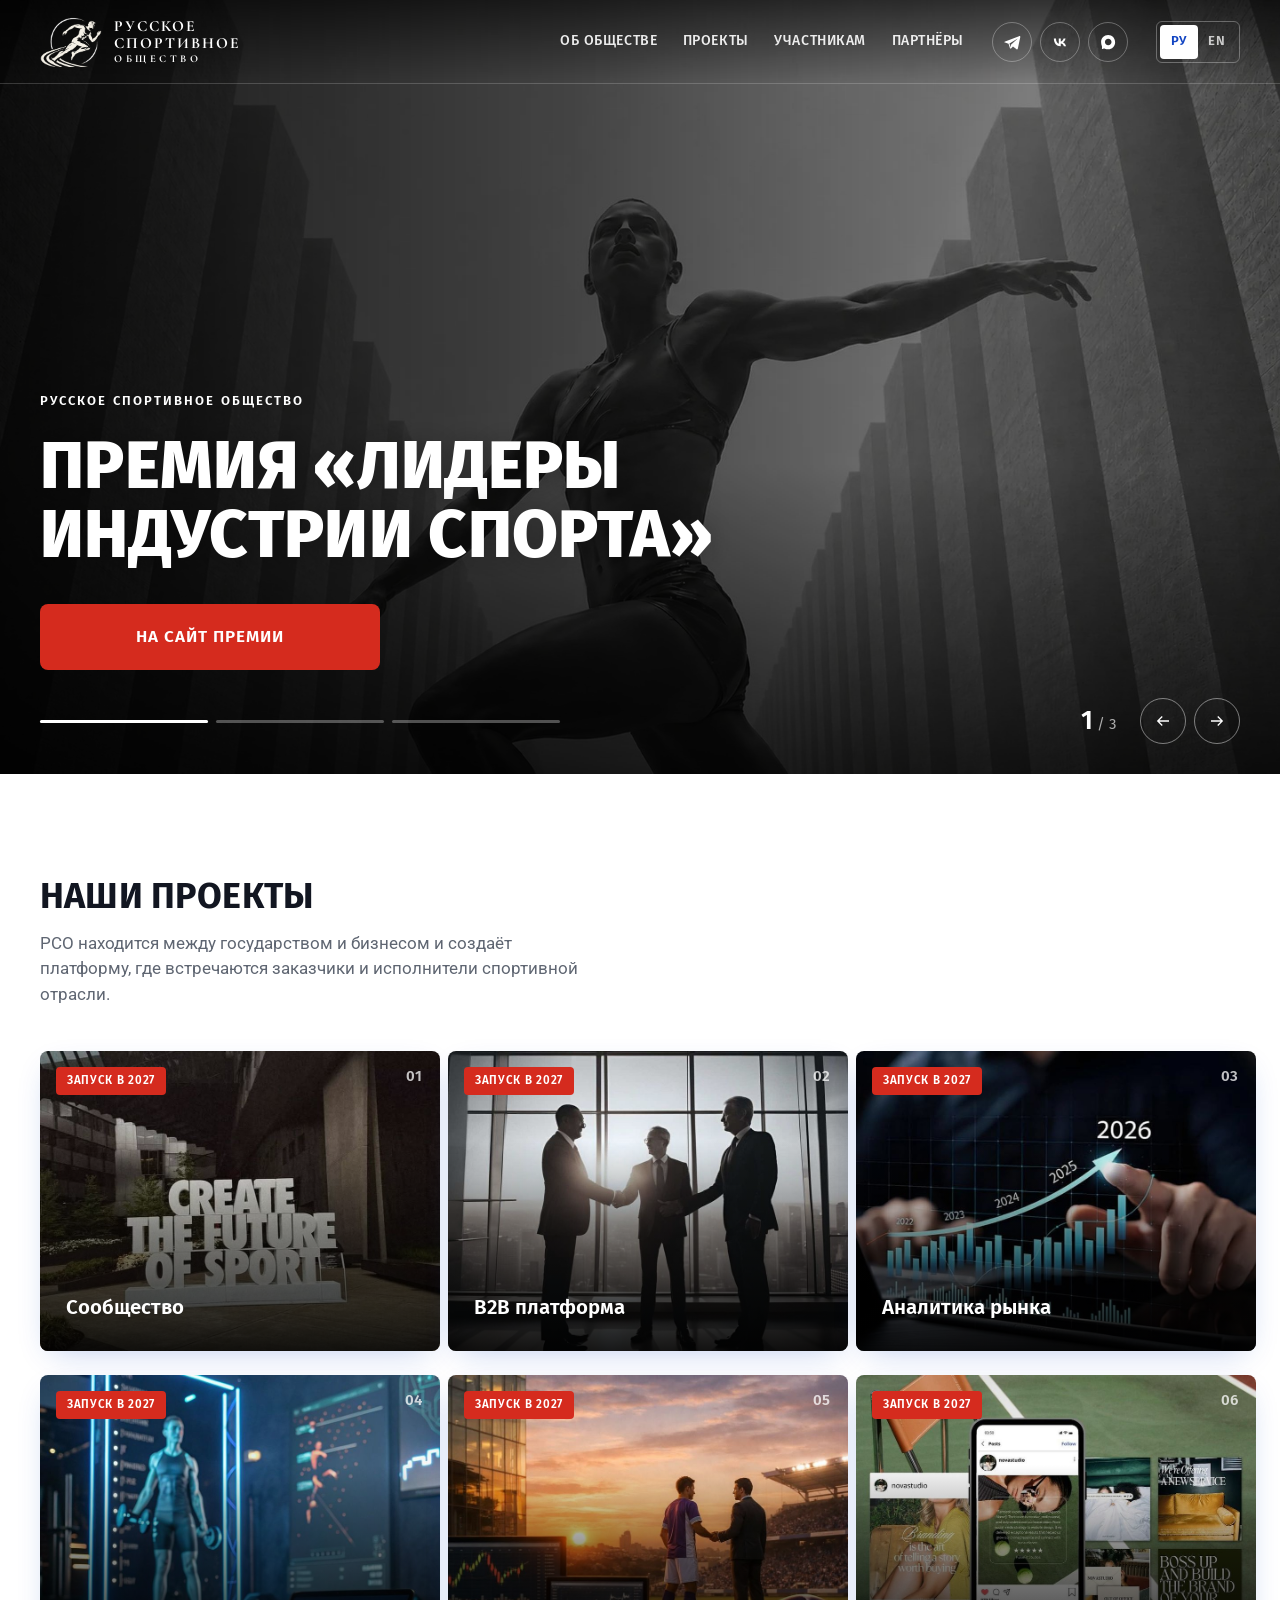
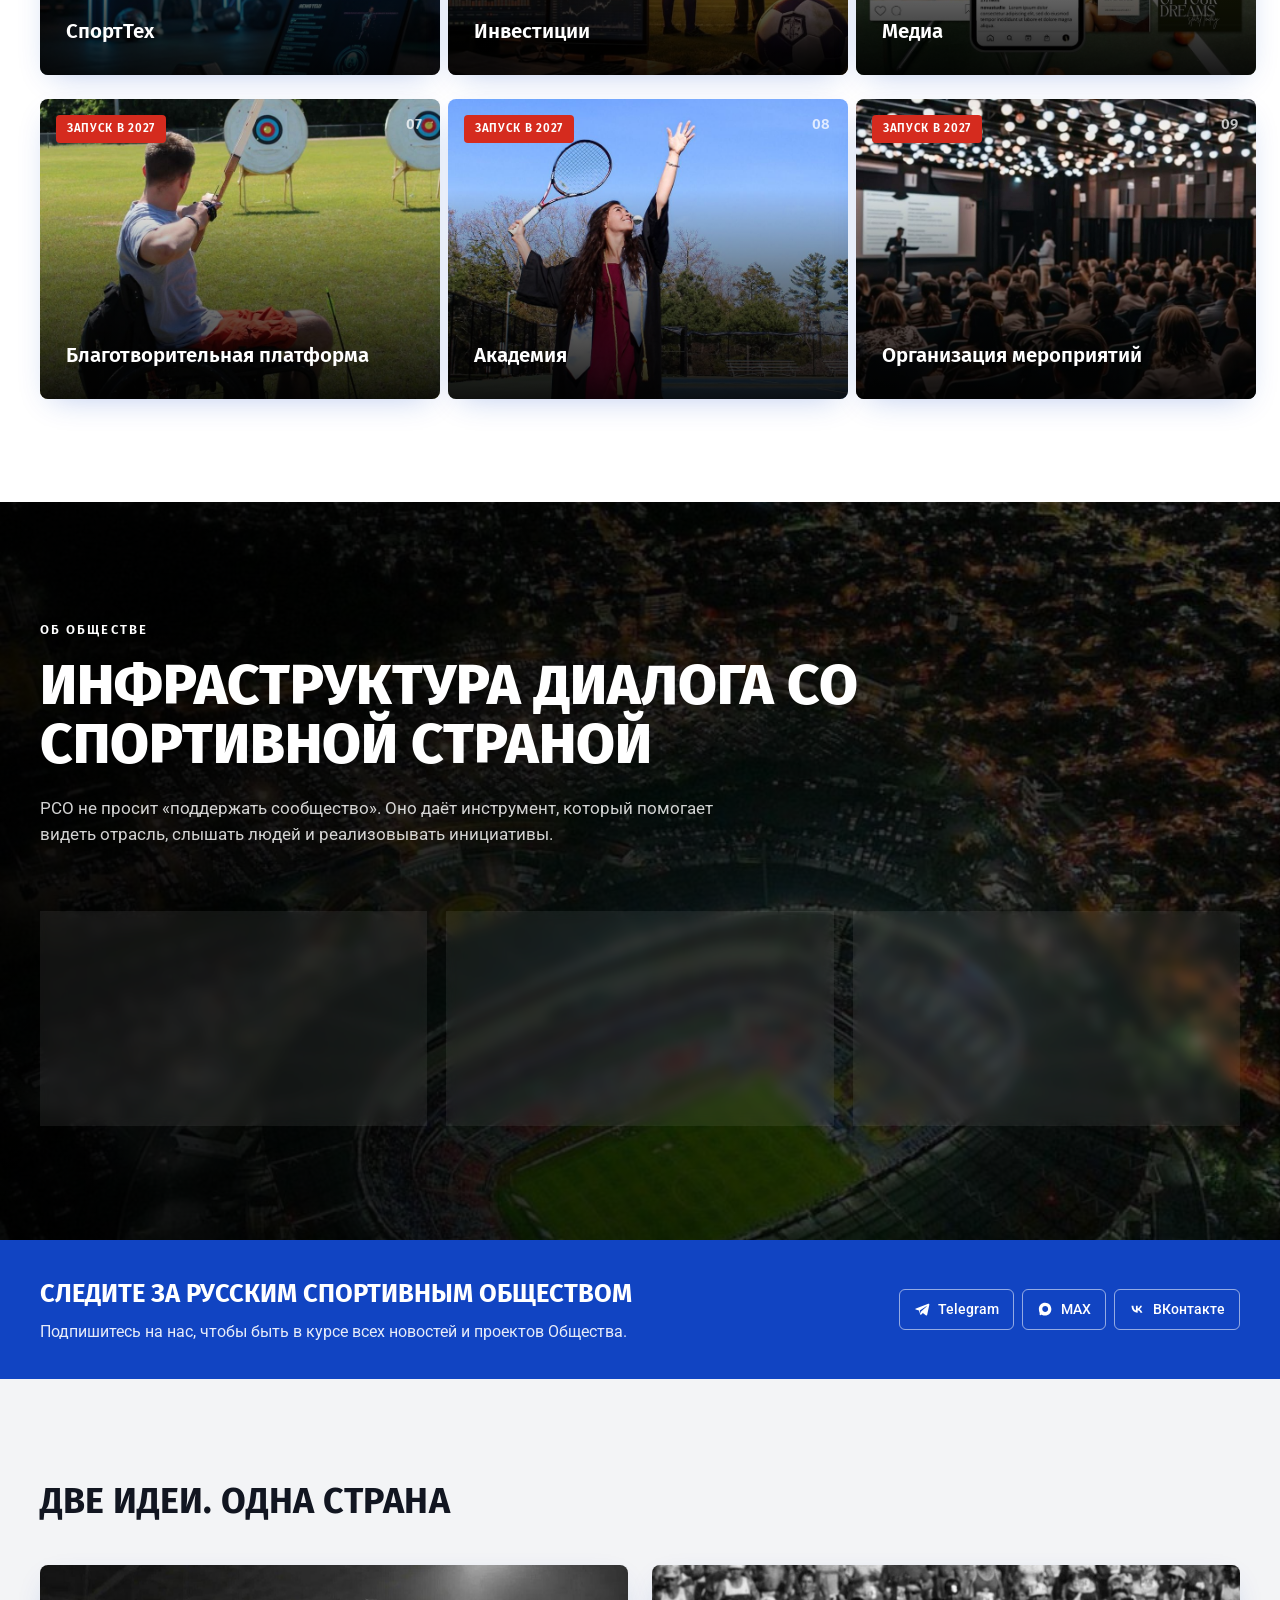
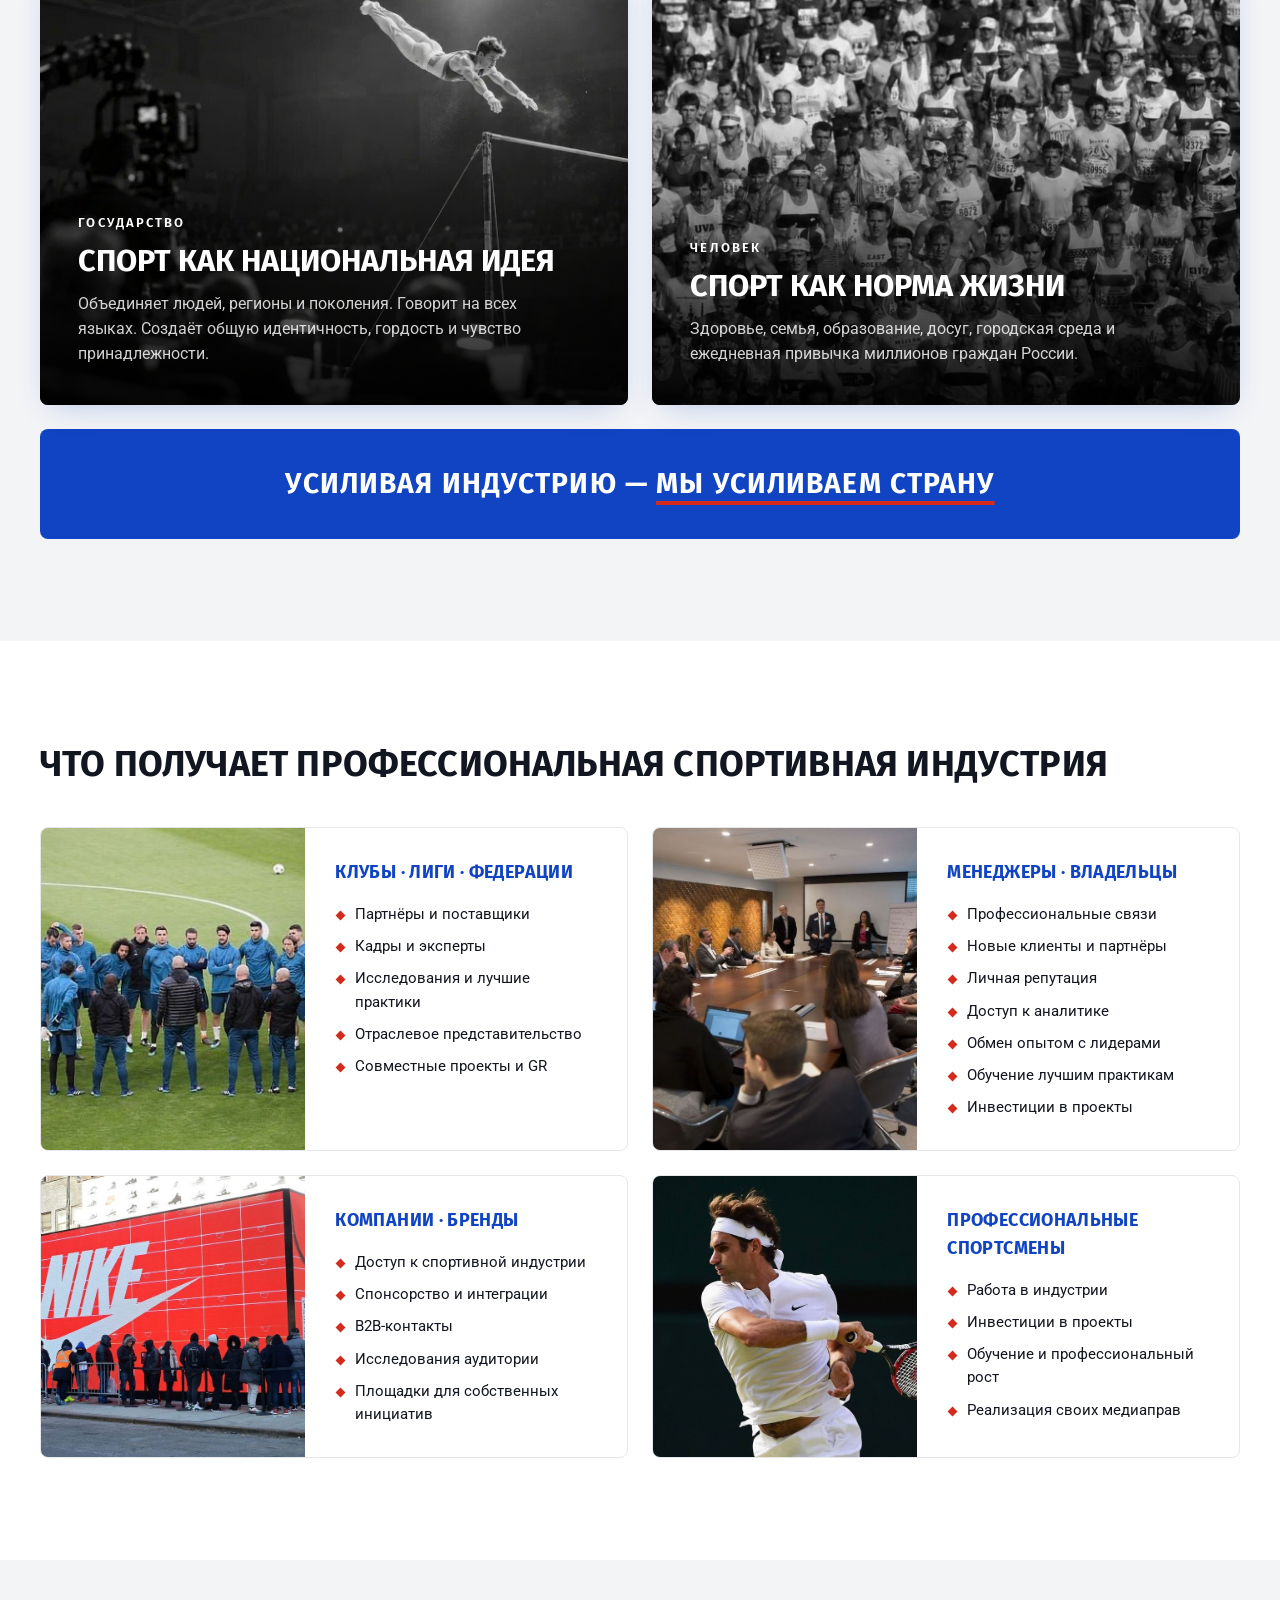
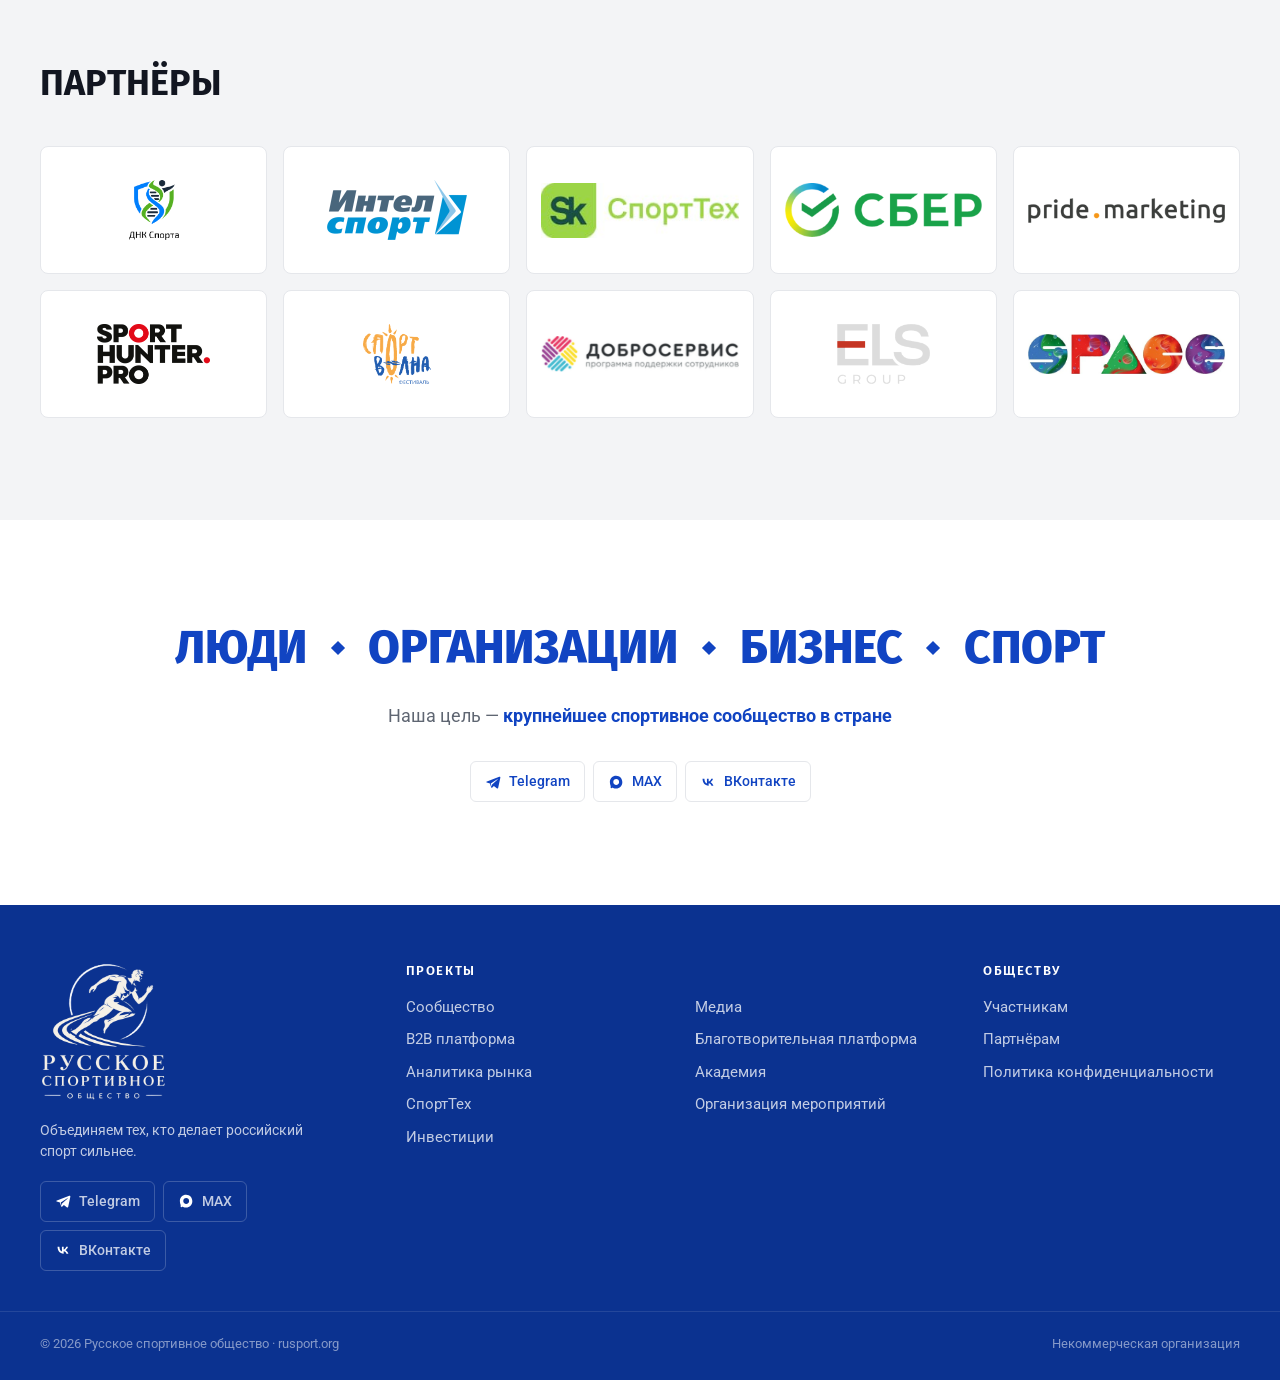
==== index.html @ 97c30bf5 "Ровные кнопки соцсетей в мобильном меню" ====
<!doctype html>
<html lang="ru">
<head>
  <meta charset="utf-8">
  <meta name="viewport" content="width=device-width, initial-scale=1">
  <title>Русское спортивное общество — объединяем тех, кто делает российский спорт сильнее</title>
  <meta name="description" content="Русское спортивное общество (РСО) — некоммерческая организация, объединяющая предпринимателей, руководителей и экспертов индустрии спорта. Платформа, где встречаются государство, бизнес и спорт.">
  <meta property="og:title" content="Русское спортивное общество">
  <meta property="og:description" content="Объединяем тех, кто делает российский спорт сильнее.">
  <meta property="og:image" content="assets/img/og.jpg">
  <meta name="theme-color" content="#1144c2">
  <link rel="icon" href="assets/img/favicon.png?v=2">
  <link rel="apple-touch-icon" href="assets/img/apple-touch-icon.png">
  <link rel="preconnect" href="https://fonts.googleapis.com">
  <link rel="preconnect" href="https://fonts.gstatic.com" crossorigin>
  <link href="https://fonts.googleapis.com/css2?family=Fira+Sans:wght@500;600;700;800&family=Roboto:wght@400;500&family=Cormorant+Garamond:ital,wght@0,700;1,500&display=swap" rel="stylesheet">
  <link rel="preload" as="image" href="assets/img/photos/hero-premium.jpg" fetchpriority="high">
  <link rel="stylesheet" href="assets/css/style.css?v=rso2m4">
</head>
<body data-page="home" class="page-home">
  <div id="site-header"></div>

  <main>
    <!-- Баннерный слайдер: фото 1920×800 в assets/img/photos/hero-premium.jpg, hero-unite.jpg, hero-nation.jpg -->
    <section class="hero" aria-roledescription="carousel" aria-label="Главное">
      <div class="hero-slides">
        <article class="hero-slide is-active">
          <div class="photo has-photo" data-photo="hero-premium" data-loaded style="background-image:url('assets/img/photos/hero-premium.jpg')"></div>
          <div class="wrap hero-content">
            <span class="kicker">Русское спортивное общество</span>
            <h2 class="title-xl">Премия «Лидеры индустрии спорта»</h2>
            <div class="hero-actions">
              <a class="btn btn-gold" href="https://leaders.sk.ru/" target="_blank" rel="noopener">На сайт премии</a>
            </div>
          </div>
        </article>

        <article class="hero-slide" aria-hidden="true">
          <div class="photo" data-photo="hero-unite"></div>
          <div class="wrap hero-content">
            <h1 class="title-xl">Русское спортивное общество</h1>
            <p>Объединяем тех, кто делает российский спорт сильнее.</p>
          </div>
        </article>

        <article class="hero-slide" aria-hidden="true">
          <div class="photo" data-photo="hero-nation"></div>
          <div class="wrap hero-content">
            <span class="kicker">Русское спортивное общество</span>
            <h2 class="title-xl">Здоровая нация — сильная нация</h2>
          </div>
        </article>
      </div>

      <div class="hero-bar">
        <div class="wrap">
          <div class="hero-progress"></div>
          <span class="hero-count"></span>
          <div class="hero-arrows">
            <button class="round-btn hero-prev" type="button" aria-label="Предыдущий слайд"><svg viewBox="0 0 24 24" fill="none" stroke="currentColor" stroke-width="1.7"><path d="M20 12H5M11 6l-6 6 6 6"/></svg></button>
            <button class="round-btn hero-next" type="button" aria-label="Следующий слайд"><svg viewBox="0 0 24 24" fill="none" stroke="currentColor" stroke-width="1.7"><path d="M4 12h15M13 6l6 6-6 6"/></svg></button>
          </div>
        </div>
      </div>
    </section>

    <!-- Наши проекты -->
    <section class="section" id="projects">
      <div class="wrap">
        <div class="section-head">
          <div>
            <h2 class="h2">Наши проекты</h2>
            <p class="lead">РСО находится между государством и бизнесом и создаёт платформу, где встречаются заказчики и исполнители спортивной отрасли.</p>
          </div>
        </div>
        <div class="grid-3" id="projects-grid"></div>
      </div>
    </section>

    <!-- Инфраструктура диалога: фон assets/img/photos/dialog.jpg -->
    <section class="bleed" id="about">
      <div class="photo" data-photo="dialog"></div>
      <div class="wrap">
        <span class="kicker" style="color:var(--gold-light)">Об обществе</span>
        <h2 class="bleed-title">Инфраструктура диалога со спортивной страной</h2>
        <p class="lead" style="max-width:720px">РСО не просит «поддержать сообщество». Оно даёт инструмент, который помогает видеть отрасль, слышать людей и реализовывать инициативы.</p>
        <div class="pillars">
          <div class="pillar reveal">
            <h3>Слышать</h3>
            <p>Комитеты, региональная сеть и сообщество дают постоянный канал обратной связи от отрасли и людей спорта.</p>
          </div>
          <div class="pillar reveal">
            <h3>Знать</h3>
            <p>Исследования, индексы и ежегодный доклад дают объективную картину состояния спортивной индустрии.</p>
          </div>
          <div class="pillar reveal">
            <h3>Делать</h3>
            <p>РСО объединяет государство, бизнес и спорт вокруг конкретных проектов национального и регионального масштаба.</p>
          </div>
        </div>
      </div>
    </section>

    <!-- Соцсети -->
    <section class="band band-gold">
      <div class="wrap">
        <div>
          <h2 class="band-title">Следите за Русским спортивным обществом</h2>
          <p>Подпишитесь на нас, чтобы быть в курсе всех новостей и проектов Общества.</p>
        </div>
        <div class="socials socials-mount"></div>
      </div>
    </section>

    <!-- Две идеи: фото idea-state.jpg, idea-life.jpg -->
    <section class="section section-ivory">
      <div class="wrap">
        <div class="section-head">
          <h2 class="h2">Две идеи. Одна страна</h2>
        </div>
        <div class="ideas">
          <div class="pcard idea reveal">
            <div class="photo" data-photo="idea-state"></div>
            <div class="pcard-body">
              <span class="kicker">Государство</span>
              <h3 class="pcard-title">Спорт как национальная идея</h3>
              <p class="pcard-text">Объединяет людей, регионы и поколения. Говорит на всех языках. Создаёт общую идентичность, гордость и чувство принадлежности.</p>
            </div>
          </div>
          <div class="pcard idea reveal">
            <div class="photo" data-photo="idea-life"></div>
            <div class="pcard-body">
              <span class="kicker">Человек</span>
              <h3 class="pcard-title">Спорт как норма жизни</h3>
              <p class="pcard-text">Здоровье, семья, образование, досуг, городская среда и ежедневная привычка миллионов граждан России.</p>
            </div>
          </div>
        </div>
        <div class="ideas-result reveal">Усиливая индустрию — <span>мы усиливаем страну</span></div>
      </div>
    </section>

    <!-- Что получает индустрия: статичный блок 2×2, фото audience-<id>.jpg -->
    <section class="section" id="members">
      <div class="wrap">
        <div class="section-head">
          <h2 class="h2">Что получает профессиональная спортивная индустрия</h2>
        </div>
        <div class="values" id="audience-grid"></div>
      </div>
    </section>

    <!-- Партнёры -->
    <section class="section section-ivory" id="partners">
      <div class="wrap">
        <div class="section-head">
          <h2 class="h2">Партнёры</h2>
        </div>
        <div class="partners">
          <div class="partner reveal" style="transition-delay:0ms"><img src="assets/img/partners/dna.png" alt="ДНК Спорта" loading="lazy"></div>
          <div class="partner reveal" style="transition-delay:160ms"><img src="assets/img/partners/intelsport.png" alt="Интелспорт" loading="lazy"></div>
          <div class="partner reveal" style="transition-delay:320ms"><img src="assets/img/partners/sporttech.png" alt="СпортТех Сколково" loading="lazy"></div>
          <div class="partner reveal" style="transition-delay:480ms"><img src="assets/img/partners/sber.png" alt="Сбер" loading="lazy"></div>
          <div class="partner reveal" style="transition-delay:640ms"><img src="assets/img/partners/pride.png" alt="Pride Marketing" loading="lazy"></div>
          <div class="partner reveal" style="transition-delay:800ms"><img src="assets/img/partners/sporthunter.png" alt="SportHunter" loading="lazy"></div>
          <div class="partner reveal" style="transition-delay:960ms"><img src="assets/img/partners/sportvolna.png" alt="Спортволна" loading="lazy"></div>
          <div class="partner reveal" style="transition-delay:1120ms"><img src="assets/img/partners/dobroservis.png" alt="Добросервис" loading="lazy"></div>
          <div class="partner reveal" style="transition-delay:1280ms"><img src="assets/img/partners/eus.png" alt="ЕЮС групп" loading="lazy"></div>
          <div class="partner reveal" style="transition-delay:1440ms"><img src="assets/img/partners/space.png" alt="SPACE" loading="lazy"></div>
        </div>
      </div>
    </section>

    <!-- Манифест -->
    <section class="section manifesto">
      <div class="wrap">
        <div class="manifesto-words reveal">
          <span>Люди</span><i></i><span>Организации</span><i></i><span>Бизнес</span><i></i><span>Спорт</span>
        </div>
        <p class="manifesto-claim reveal">Наша цель — <b>крупнейшее спортивное сообщество в стране</b></p>
        <div class="socials socials-dark socials-mount"></div>
      </div>
    </section>
  </main>

  <div id="site-footer"></div>

  <script src="assets/js/data.js?v=20261023b"></script>
  <script src="assets/js/i18n.js?v=20261023b"></script>
  <script src="assets/js/main.js?v=20261023b"></script>
</body>
</html>
---- assets/css/style.css ----
/* Русское спортивное общество — rusport.org
   Layout patterns after rgo.ru; palette: РСО 2.0 — синий и белый. */

:root {
  --navy: #1144c2;
  --navy-2: #1a56d6;
  --navy-deep: #0b3290;
  --gold: #1144c2;
  --gold-dark: #0b3290;
  --gold-light: #ffffff;
  --red: #d52b1e;
  --red-dark: #b0231a;
  --bg: #ffffff;
  --ivory: #f3f4f6;
  --white: #ffffff;
  --ink: #121621;
  --muted: #5f6672;
  --line: #e5e7eb;
  --shadow: 0 10px 30px -12px rgba(17, 68, 194, 0.3);

  --head: "Fira Sans", "Roboto", Arial, sans-serif;
  --body: "Roboto", Arial, sans-serif;
  --serif: "Cormorant Garamond", Georgia, serif;

  --wrap: 1320px;
  --gutter: clamp(16px, 3.2vw, 40px);
  --radius: 8px;
  --ease: cubic-bezier(0.22, 0.61, 0.36, 1);
  --header-h: 84px;
}

*,
*::before,
*::after { box-sizing: border-box; }

html { scroll-behavior: smooth; -webkit-text-size-adjust: 100%; overflow-x: clip; }

body {
  margin: 0;
  font-family: var(--body);
  font-size: 16px;
  line-height: 1.55;
  color: var(--ink);
  background: var(--bg);
  -webkit-font-smoothing: antialiased;
  overflow-x: hidden;
}

img, video, iframe { max-width: 100%; display: block; }
a { color: inherit; text-decoration: none; }
button, input, select, textarea { font: inherit; color: inherit; }
[hidden] { display: none !important; }

.wrap { width: 100%; max-width: var(--wrap); margin: 0 auto; padding: 0 var(--gutter); }

/* ---------- Typography ---------- */

.h1, .h2, .title-xl {
  font-family: var(--head);
  font-weight: 700;
  line-height: 1.12;
  margin: 0;
  text-transform: uppercase;
  letter-spacing: 0.005em;
}
.title-xl { font-size: clamp(34px, 5.2vw, 72px); font-weight: 800; line-height: 1.04; }
.h1 { font-size: clamp(30px, 4vw, 52px); }
.h2 { font-size: clamp(26px, 2.8vw, 38px); }
.lead { font-size: clamp(16px, 1.3vw, 19px); color: var(--muted); margin: 0; }
.kicker {
  display: inline-block;
  font-family: var(--head);
  font-size: 13px;
  font-weight: 600;
  letter-spacing: 0.16em;
  text-transform: uppercase;
  color: var(--gold);
}

/* ---------- Buttons & links ---------- */

.btn {
  display: inline-flex;
  align-items: center;
  justify-content: center;
  gap: 10px;
  min-height: 50px;
  padding: 0 30px;
  border: 1px solid transparent;
  border-radius: 6px;
  font-family: var(--head);
  font-size: 14px;
  font-weight: 600;
  letter-spacing: 0.06em;
  text-transform: uppercase;
  cursor: pointer;
  white-space: nowrap;
  transition: background 0.2s, color 0.2s, border-color 0.2s, box-shadow 0.2s;
}
.btn svg { width: 18px; height: 18px; flex: none; }
.btn-gold { background: var(--red); color: var(--white); }
.btn-gold:hover { background: var(--red-dark); }

.more-link {
  display: inline-flex;
  align-items: center;
  gap: 12px;
  font-family: var(--head);
  font-size: 13px;
  font-weight: 500;
  letter-spacing: 0.06em;
  text-transform: uppercase;
  color: var(--gold-dark);
  white-space: nowrap;
}
.more-link svg { width: 18px; transition: transform 0.2s var(--ease); }
.more-link:hover svg { transform: translateX(4px); }

/* ---------- Header ---------- */

.site-header {
  position: fixed;
  inset: 0 0 auto;
  z-index: 60;
  color: var(--white);
  background: var(--navy);
  transition: background 0.3s, box-shadow 0.3s;
}
.page-home .site-header:not(.is-solid) { background: linear-gradient(rgba(0, 0, 0, 0.6), rgba(0, 0, 0, 0)); }
.site-header.is-solid { background: rgba(17, 68, 194, 0.97); box-shadow: 0 6px 24px -12px rgba(0, 0, 0, 0.5); }
.header-row {
  display: flex;
  align-items: center;
  gap: 28px;
  height: var(--header-h);
  border-bottom: 1px solid rgba(255, 255, 255, 0.18);
}
.site-header.is-solid .header-row { border-bottom-color: transparent; }

.brand { display: flex; align-items: center; gap: 12px; flex: none; }
.brand img { width: 62px; height: auto; }
.brand-name {
  font-family: var(--serif);
  font-size: 15.5px;
  font-weight: 700;
  line-height: 1.04;
  letter-spacing: 0.13em;
  text-transform: uppercase;
  color: var(--white);
}
.brand-name small { display: block; font-size: 10.5px; letter-spacing: 0.34em; margin-top: 3px; }

.nav { display: flex; align-items: center; gap: clamp(16px, 2vw, 30px); margin-left: auto; }
.nav a {
  font-family: var(--head);
  font-size: 14px;
  font-weight: 500;
  letter-spacing: 0.04em;
  text-transform: uppercase;
  opacity: 0.9;
  padding: 6px 0;
  border-bottom: 2px solid transparent;
  transition: border-color 0.2s, opacity 0.2s;
}
.nav a:hover, .nav a.is-active { opacity: 1; border-bottom-color: var(--gold-light); }
.header-cta { min-height: 42px; padding: 0 20px; font-size: 13px; }
.lang-switch { display: flex; flex: none; padding: 3px; border: 1px solid rgba(255, 255, 255, 0.3); border-radius: 6px; }
.lang-switch button {
  min-width: 38px;
  height: 34px;
  padding: 0 8px;
  border: 0;
  border-radius: 4px;
  background: transparent;
  color: rgba(255, 255, 255, 0.75);
  font-family: var(--head);
  font-size: 13px;
  font-weight: 600;
  letter-spacing: 0.04em;
  cursor: pointer;
  transition: background 0.2s, color 0.2s;
}
.lang-switch button:hover { color: var(--white); }
.lang-switch button.is-active { background: var(--white); color: var(--navy); cursor: default; }

.burger {
  display: none;
  margin-left: auto;
  width: 44px; height: 44px;
  padding: 0;
  border: 1px solid rgba(255, 255, 255, 0.3);
  border-radius: 6px;
  background: transparent;
  cursor: pointer;
  position: relative;
}
.burger span, .burger span::before, .burger span::after {
  position: absolute; left: 50%;
  width: 20px; height: 2px;
  margin-left: -10px;
  background: var(--white);
  transition: transform 0.3s var(--ease), background 0.2s;
}
.burger span { top: 50%; margin-top: -1px; }
.burger span::before, .burger span::after { content: ""; left: 0; margin-left: 0; }
.burger span::before { top: -6px; }
.burger span::after { top: 6px; }
.nav-open .burger span { background: transparent; }
.nav-open .burger span::before { transform: translateY(6px) rotate(45deg); }
.nav-open .burger span::after { transform: translateY(-6px) rotate(-45deg); }
.nav .nav-join { display: none; }

@media (max-width: 1100px) {
  :root { --header-h: 70px; }
  .brand img { width: 52px; }
  .burger { display: block; flex: 0 0 44px; min-width: 44px; margin-left: 8px; }
  .lang-switch { flex: 0 0 auto; margin-left: auto; }
  .header-row { gap: 12px; }
  .brand { flex: 0 1 auto; min-width: 0; overflow: hidden; }
  .brand img { flex: none; }
  .brand-name { white-space: nowrap; }
  .header-cta { display: none; }
  .nav {
    position: fixed;
    top: var(--header-h); left: 0; right: 0; bottom: 0;
    flex-direction: column;
    align-items: stretch;
    gap: 0;
    padding: 12px var(--gutter) 32px;
    background: var(--navy-deep);
    overflow-y: auto;
    transform: translateX(100%);
    transition: transform 0.35s var(--ease);
  }
  .nav a { font-size: 17px; padding: 18px 0; border-bottom: 1px solid rgba(255, 255, 255, 0.1); }
  .nav a:hover, .nav a.is-active { border-bottom-color: rgba(255, 255, 255, 0.1); color: var(--gold-light); }
  .nav .nav-join { display: flex; margin-top: 28px; border: 0; color: var(--white); }
  .nav-open { overflow: hidden; }
  .nav-open .nav { transform: none; }
  .nav-open .site-header { background: var(--navy-deep); }
}

@media (max-width: 400px) {
  .brand { gap: 8px; }
  .brand img { width: 42px; }
  .brand-name { font-size: 13px; letter-spacing: 0.08em; }
  .brand-name small { font-size: 9.5px; letter-spacing: 0.24em; }
  .lang-switch button { min-width: 32px; height: 32px; padding: 0 6px; font-size: 12px; }
  .burger { width: 42px; height: 42px; flex-basis: 42px; min-width: 42px; }
}

/* ---------- Photo slots ---------- */
/* Any [data-photo] element gets its photo as a background; missing files show a branded placeholder. */

.photo {
  position: relative;
  background-color: var(--navy-2);
  background-size: cover;
  background-position: center;
  overflow: hidden;
}
.photo.no-photo {
  background-image:
    repeating-linear-gradient(135deg, rgba(255, 255, 255, 0.025) 0 2px, transparent 2px 14px),
    radial-gradient(120% 120% at 75% 15%, #3b6fe0 0%, var(--navy) 55%, var(--navy-deep) 100%);
}
.photo.no-photo::after {
  content: "Фото: " attr(data-photo) ".jpg";
  position: absolute;
  top: 42%; left: 50%;
  transform: translate(-50%, -50%);
  padding: 44px 14px 0;
  background: url("data:image/svg+xml,%3Csvg xmlns='http://www.w3.org/2000/svg' viewBox='0 0 24 24' fill='none' stroke='%23ffffff' stroke-width='1.4'%3E%3Cpath d='M4 7h3l2-2.5h6L17 7h3a1 1 0 0 1 1 1v10a1 1 0 0 1-1 1H4a1 1 0 0 1-1-1V8a1 1 0 0 1 1-1z'/%3E%3Ccircle cx='12' cy='12.5' r='3.6'/%3E%3C/svg%3E") center top / 34px no-repeat;
  color: rgba(255, 255, 255, 0.55);
  font: 500 12.5px/1.4 var(--body);
  white-space: nowrap;
  pointer-events: none;
}
.hero-slide .photo.no-photo::after { left: 76%; top: 46%; }
.bleed > .photo.no-photo::after, .page-hero > .photo.no-photo::after { left: auto; right: 4%; transform: translateY(-50%); }
@media (max-width: 767px) {
  .hero-slide .photo.no-photo::after { left: 50%; top: 17%; }
  .bleed > .photo.no-photo::after, .page-hero > .photo.no-photo::after { display: none; }
}

/* ---------- Hero banner slider ---------- */

.hero { position: relative; color: var(--white); background: var(--navy-deep); overflow: hidden; }
.hero-slides { position: relative; height: clamp(560px, 86svh, 860px); }
.hero-slide {
  position: absolute;
  inset: 0;
  opacity: 0;
  visibility: hidden;
  transition: opacity 1s var(--ease), visibility 1s;
}
.hero-slide.is-active { opacity: 1; visibility: visible; }
.hero-slide .photo { position: absolute; inset: 0; transform: scale(1.06); transition: transform 7s linear; will-change: transform; backface-visibility: hidden; }
.hero-slide.is-active .photo { transform: scale(1); }
.hero-slide::after {
  content: "";
  position: absolute;
  inset: 0;
  background:
    linear-gradient(90deg, rgba(0, 0, 0, 0.88) 0%, rgba(0, 0, 0, 0.62) 45%, rgba(0, 0, 0, 0.3) 80%),
    linear-gradient(0deg, rgba(0, 0, 0, 0.7) 0%, rgba(0, 0, 0, 0) 40%),
    rgba(0, 0, 0, 0.2);
}
/* Slide text sits at the bottom, just above the progress bars (.hero-bar). */
.hero-content {
  position: relative;
  z-index: 2;
  height: 100%;
  display: flex;
  flex-direction: column;
  justify-content: flex-end;
  padding-top: var(--header-h);
  padding-bottom: 104px;
}
.hero-content > * { max-width: 760px; }
.hero-content .kicker { color: var(--gold-light); margin-bottom: 20px; }
.hero-content .title-xl { text-shadow: 0 2px 30px rgba(0, 0, 0, 0.35); }
.hero-content .title-xl span { color: var(--gold-light); }
.hero-content p { font-size: clamp(16px, 1.5vw, 20px); color: rgba(255, 255, 255, 0.86); margin: 22px 0 34px; max-width: 560px; }
.hero-actions { display: flex; flex-wrap: wrap; gap: 12px; }
.title-xl + .hero-actions { margin-top: 34px; }
@media (min-width: 768px) {
  .hero-actions .btn { min-width: 340px; min-height: 66px; padding: 0 64px; font-size: 17px; border-radius: 8px; }
}
.hero-content p:last-child { margin-bottom: 0; }
.hero-content > *:not(.hero-actions) { opacity: 0; transform: translateY(18px); transition: opacity 0.8s 0.2s var(--ease), transform 0.8s 0.2s var(--ease); }
.hero-actions { opacity: 0; transition: opacity 0.8s 0.45s var(--ease); }
.hero-slide.is-active .hero-content > * { opacity: 1; transform: none; }

.hero-bar {
  position: absolute;
  left: 0; right: 0; bottom: 30px;
  z-index: 3;
}
.hero-bar .wrap { display: flex; align-items: center; gap: 24px; }
.hero-progress { flex: 1; display: flex; gap: 8px; max-width: 520px; }
.hero-progress button {
  flex: 1;
  height: 22px;
  padding: 0;
  border: 0;
  background: none;
  cursor: pointer;
  position: relative;
}
.hero-progress button::before, .hero-progress i {
  content: "";
  position: absolute;
  left: 0; top: 10px;
  height: 3px;
  width: 100%;
  border-radius: 2px;
  background: rgba(255, 255, 255, 0.3);
}
.hero-progress i { width: 0; background: var(--gold-light); }
.hero-progress button.is-done i { width: 100%; }
.hero-progress button.is-active i { animation: progress var(--slide-ms, 7000ms) linear forwards; }
@keyframes progress { to { width: 100%; } }
.hero-count { font-family: var(--head); font-size: 15px; color: rgba(255, 255, 255, 0.65); margin-left: auto; }
.hero-count b { font-size: 26px; color: var(--white); font-weight: 600; }
.hero-arrows { display: flex; gap: 8px; }
.round-btn {
  width: 46px; height: 46px;
  display: grid; place-items: center;
  border: 1px solid rgba(255, 255, 255, 0.45);
  border-radius: 50%;
  background: transparent;
  color: var(--white);
  cursor: pointer;
  transition: background 0.2s, border-color 0.2s;
}
.round-btn:hover { background: var(--gold); border-color: var(--gold); }
.round-btn svg { width: 18px; }

@media (max-width: 767px) {
  .hero-slides { height: min(640px, 88svh); }
  .hero-slide::after { background: linear-gradient(0deg, rgba(0, 0, 0, 0.94) 0%, rgba(0, 0, 0, 0.78) 50%, rgba(0, 0, 0, 0.6) 100%); }
  .hero-content { padding-bottom: 88px; }
  .hero-actions .btn { flex: 1 1 100%; }
  .hero-arrows { display: none; }
}

/* ---------- Sections ---------- */

.section { padding: clamp(64px, 8vw, 110px) 0; }
.section-ivory { background: var(--ivory); }
.section-head {
  display: flex;
  align-items: flex-end;
  justify-content: space-between;
  gap: 16px 32px;
  margin-bottom: clamp(28px, 3.4vw, 48px);
}
.section-head .lead { max-width: 560px; margin-top: 14px; }
@media (max-width: 767px) { .section-head { flex-direction: column; align-items: flex-start; } }

/* Photo card */
.pcard {
  position: relative;
  display: flex;
  flex-direction: column;
  justify-content: flex-end;
  min-height: 300px;
  aspect-ratio: 4 / 3;
  border-radius: var(--radius);
  overflow: hidden;
  box-shadow: var(--shadow);
  color: var(--white);
  isolation: isolate;
}
.pcard .photo { position: absolute; inset: 0; z-index: -2; transition: transform 0.7s var(--ease); }
.pcard::before {
  content: "";
  position: absolute;
  inset: 0;
  z-index: -1;
  background: linear-gradient(0deg, rgba(0, 0, 0, 0.9) 0%, rgba(0, 0, 0, 0.45) 40%, rgba(0, 0, 0, 0) 70%);
}
.pcard:hover .photo { transform: scale(1.05); }
.pcard-body { padding: 24px 26px; }
.pcard-title { font-family: var(--head); font-size: clamp(19px, 1.6vw, 23px); font-weight: 600; line-height: 1.2; margin: 0; }
.pcard-text { font-size: 14.5px; color: rgba(255, 255, 255, 0.82); margin: 8px 0 0; max-height: 0; opacity: 0; overflow: hidden; transition: max-height 0.4s var(--ease), opacity 0.4s; }
.pcard:hover .pcard-text, .pcard:focus-visible .pcard-text { max-height: 120px; opacity: 1; }
.pcard-badge {
  position: absolute;
  top: 16px; left: 16px;
  padding: 5px 11px;
  border-radius: 4px;
  background: var(--red);
  color: var(--white);
  font-family: var(--head);
  font-size: 11.5px;
  font-weight: 600;
  letter-spacing: 0.06em;
  text-transform: uppercase;
}
.pcard-num { position: absolute; top: 14px; right: 18px; font-family: var(--head); font-size: 15px; font-weight: 600; color: rgba(255, 255, 255, 0.75); }
@media (hover: none) { .pcard-text { max-height: none; opacity: 1; } }

.grid-3 { display: grid; grid-template-columns: repeat(3, minmax(0, 1fr)); gap: 24px; }
@media (max-width: 1023px) {
  .grid-3 { grid-template-columns: repeat(2, minmax(0, 1fr)); gap: 20px; }
}
@media (max-width: 600px) {
  .grid-3 { grid-template-columns: 1fr; gap: 16px; }
  .pcard { min-height: 240px; }
}

/* Full-bleed photo section (rgo.ru "Экспедиционный корпус") */
.bleed { position: relative; color: var(--white); padding: clamp(72px, 9vw, 130px) 0; isolation: isolate; }
.bleed > .photo { position: absolute; inset: 0; z-index: -2; }
.bleed::before { content: ""; position: absolute; inset: 0; z-index: -1; background: linear-gradient(90deg, rgba(0, 0, 0, 0.92) 0%, rgba(0, 0, 0, 0.78) 50%, rgba(0, 0, 0, 0.6) 100%); }
.bleed .lead { color: rgba(255, 255, 255, 0.82); }
.bleed-title { font-family: var(--head); font-size: clamp(30px, 4.4vw, 60px); font-weight: 800; line-height: 1.05; text-transform: uppercase; margin: 14px 0 22px; max-width: 900px; }
.pillars { display: grid; grid-template-columns: repeat(3, minmax(0, 1fr)); gap: 20px; margin-top: clamp(40px, 5vw, 64px); }
.pillar {
  padding: 30px 28px;
  border-radius: var(--radius);
  background: rgba(255, 255, 255, 0.07);
  border: 1px solid rgba(255, 255, 255, 0.14);
  backdrop-filter: blur(6px);
  -webkit-backdrop-filter: blur(6px);
}
.pillar h3 { font-family: var(--head); font-size: 26px; font-weight: 700; letter-spacing: 0.04em; text-transform: uppercase; color: var(--gold-light); margin: 0 0 12px; }
.pillar p { margin: 0; color: rgba(255, 255, 255, 0.82); }
@media (max-width: 860px) { .pillars { grid-template-columns: 1fr; } }

/* Band (rgo.ru colour stripe) */
.band { background: var(--navy); color: var(--white); }
.band .wrap { display: flex; align-items: center; justify-content: space-between; gap: 20px 40px; padding-top: 34px; padding-bottom: 34px; }
.band-title { font-family: var(--head); font-size: clamp(20px, 2vw, 28px); font-weight: 700; text-transform: uppercase; margin: 0; }
.band p { margin: 6px 0 0; color: rgba(255, 255, 255, 0.75); }
.band-gold { background: var(--gold); }
.band-gold p { color: rgba(255, 255, 255, 0.9); }
.band-gold .btn { background: var(--navy); color: var(--white); }
.band-gold .btn:hover { background: var(--navy-deep); }
.band .socials { flex: none; }
.band-gold .social { border-color: rgba(255, 255, 255, 0.55); color: var(--white); }
.band-gold .social svg { color: var(--white); }
.band-gold .social:hover { border-color: var(--white); background: var(--navy); }
@media (max-width: 767px) { .band .wrap { flex-direction: column; align-items: flex-start; } .band .btn { width: 100%; } }

/* ---------- Empty-state note (join page, before the Google Forms are set) ---------- */

.empty-note {
  grid-column: 1 / -1;
  padding: 48px 24px;
  border: 1px dashed #d1d5db;
  border-radius: var(--radius);
  text-align: center;
  color: var(--muted);
}
.empty-note b { display: block; font-family: var(--head); font-size: 20px; color: var(--navy); margin-bottom: 6px; }

/* ---------- Two ideas ---------- */

.ideas { display: grid; grid-template-columns: 1fr 1fr; gap: 24px; }
.idea { min-height: 440px; aspect-ratio: auto; }
.idea .pcard-body { padding: clamp(24px, 3vw, 40px); }
.idea .kicker { color: var(--gold-light); margin-bottom: 10px; }
.idea .pcard-title { font-size: clamp(24px, 2.4vw, 34px); font-weight: 700; text-transform: uppercase; }
.idea .pcard-text { max-height: none; opacity: 1; font-size: 16px; margin-top: 12px; max-width: 480px; }
.ideas-result {
  margin-top: 24px;
  padding: clamp(22px, 2.6vw, 34px) 24px;
  border-radius: var(--radius);
  background: var(--gold);
  color: var(--white);
  text-align: center;
  font-family: var(--head);
  font-size: clamp(18px, 2.2vw, 30px);
  font-weight: 700;
  letter-spacing: 0.04em;
  text-transform: uppercase;
}
.ideas-result span { color: var(--gold-light); }
@media (max-width: 860px) { .ideas { grid-template-columns: 1fr; } .idea { min-height: 360px; } }

/* ---------- What the industry gets (static 2×2) ---------- */

.values { display: grid; grid-template-columns: repeat(2, minmax(0, 1fr)); gap: 24px; }
.value {
  display: grid;
  grid-template-columns: minmax(0, 0.9fr) minmax(0, 1.1fr);
  border-radius: var(--radius);
  overflow: hidden;
  background: var(--white);
  border: 1px solid var(--line);
}
.value-img { position: relative; min-height: 260px; }
.value-img .photo { position: absolute; inset: 0; }
.value-body { padding: clamp(22px, 2.4vw, 32px); }
.value-title { font-family: var(--head); font-size: clamp(17px, 1.4vw, 20px); font-weight: 700; text-transform: uppercase; letter-spacing: 0.02em; color: var(--navy); margin: 0 0 16px; }
.value ul { list-style: none; margin: 0; padding: 0; display: grid; gap: 9px; font-size: 15px; }
.value li { position: relative; padding-left: 20px; }
.value li::before { content: ""; position: absolute; left: 2px; top: 0.6em; width: 7px; height: 7px; background: var(--red); transform: rotate(45deg); }
@media (max-width: 1100px) { .values { grid-template-columns: 1fr; } }
@media (max-width: 560px) { .value { grid-template-columns: 1fr; } .value-img { min-height: 0; aspect-ratio: 16 / 9; } }

/* ---------- Partners ---------- */
.partners { display: grid; grid-template-columns: repeat(5, minmax(0, 1fr)); gap: 16px; }
.partner {
  display: grid;
  place-items: center;
  aspect-ratio: 16 / 9;
  padding: 14px;
  border-radius: var(--radius);
  background: var(--white);
  border: 1px solid var(--line);
  color: #9ca3af;
  font-size: 12px;
  text-align: center;
  text-transform: uppercase;
  letter-spacing: 0.08em;
}
.partner.reveal { transform: translateY(48px); filter: blur(6px); transition: opacity 0.9s var(--ease), transform 0.9s var(--ease), filter 0.9s var(--ease); }
.partner.reveal.is-in { transform: none; filter: none; }
.partner img { max-height: 60px; max-width: 100%; width: auto; object-fit: contain; }
@media (max-width: 1023px) { .partners { grid-template-columns: repeat(3, minmax(0, 1fr)); } }
@media (max-width: 560px) { .partners { grid-template-columns: repeat(2, minmax(0, 1fr)); gap: 10px; } }

/* ---------- Manifesto ---------- */

.manifesto { text-align: center; }
.manifesto-words {
  display: flex;
  flex-wrap: wrap;
  justify-content: center;
  align-items: center;
  gap: 8px clamp(14px, 2vw, 28px);
  font-family: var(--head);
  font-size: clamp(22px, 3.6vw, 52px);
  font-weight: 800;
  text-transform: uppercase;
  color: var(--navy);
  line-height: 1.1;
}
.manifesto-words i { width: 10px; height: 10px; background: var(--gold); transform: rotate(45deg); flex: none; }
.manifesto-claim { margin: 28px 0 32px; font-size: clamp(16px, 1.4vw, 19px); color: var(--muted); }
.manifesto-claim b { color: var(--navy); }
.manifesto .socials { justify-content: center; }

/* ---------- Footer ---------- */

.site-footer { background: var(--navy-deep); color: rgba(255, 255, 255, 0.75); }

.footer-main { display: grid; grid-template-columns: 1.3fr repeat(3, 1fr); gap: 32px; padding-top: 56px; padding-bottom: 40px; }
.footer-brand img { width: 128px; margin-bottom: 18px; }
.footer-brand p { margin: 0 0 18px; font-size: 14px; max-width: 280px; }
.site-footer h4 { margin: 0 0 16px; font-family: var(--head); font-size: 13px; font-weight: 600; letter-spacing: 0.12em; text-transform: uppercase; color: var(--gold-light); }
.site-footer ul { list-style: none; margin: 0; padding: 0; display: grid; gap: 10px; font-size: 14.5px; }
.site-footer a:hover { color: var(--white); }
.footer-bottom { display: flex; flex-wrap: wrap; justify-content: space-between; gap: 10px; padding-top: 22px; padding-bottom: 26px; border-top: 1px solid rgba(255, 255, 255, 0.1); font-size: 13px; color: rgba(255, 255, 255, 0.5); }
.socials { display: flex; flex-wrap: wrap; gap: 8px; }
.social {
  display: inline-flex;
  align-items: center;
  gap: 8px;
  padding: 9px 14px;
  border: 1px solid rgba(255, 255, 255, 0.2);
  border-radius: 6px;
  font-size: 13.5px;
  font-weight: 500;
  transition: border-color 0.2s, background 0.2s;
}
.social:hover { border-color: var(--gold-light); background: rgba(255, 255, 255, 0.05); }
.social svg { width: 16px; height: 16px; color: var(--white); }
.socials-dark .social { border-color: var(--line); color: var(--navy); background: var(--white); }
.socials-dark .social svg { color: var(--navy); }
@media (max-width: 1023px) { .footer-main { grid-template-columns: 1fr 1fr; } .footer-brand { grid-column: 1 / -1; } }
@media (max-width: 480px) { .footer-main { grid-template-columns: 1fr; } }

/* ---------- Inner pages ---------- */

.page-hero { position: relative; color: var(--white); padding: calc(var(--header-h) + clamp(40px, 6vw, 90px)) 0 clamp(40px, 5vw, 70px); isolation: isolate; }
.page-hero > .photo { position: absolute; inset: 0; z-index: -2; }
.page-hero::before { content: ""; position: absolute; inset: 0; z-index: -1; background: linear-gradient(90deg, rgba(0, 0, 0, 0.92) 0%, rgba(0, 0, 0, 0.75) 60%, rgba(0, 0, 0, 0.55) 100%); }
.page-hero-plain { background: var(--navy); }
.page-hero-plain::before { display: none; }
.page-hero .lead { color: rgba(255, 255, 255, 0.85); margin-top: 18px; max-width: 680px; }
.page-hero .pcard-badge { position: static; display: inline-block; margin-bottom: 18px; }
.crumbs { display: flex; flex-wrap: wrap; gap: 8px; font-size: 13.5px; color: rgba(255, 255, 255, 0.7); margin-bottom: 22px; }
.crumbs a:hover { color: var(--white); text-decoration: underline; }
.crumbs span::before { content: "/"; margin-right: 8px; opacity: 0.6; }
.aside {
  position: sticky;
  top: calc(var(--header-h) + 24px);
  padding: 30px 28px;
  border-radius: var(--radius);
  background: var(--navy);
  color: var(--white);
  box-shadow: var(--shadow);
}
.aside h3 { font-family: var(--head); font-size: 22px; font-weight: 700; margin: 0 0 10px; line-height: 1.2; }
.aside p { margin: 0 0 24px; color: rgba(255, 255, 255, 0.75); font-size: 15px; }
.aside .btn { width: 100%; }
.aside .btn + .btn { margin-top: 10px; }
@media (max-width: 1023px) { .aside { position: static; } }

/* Join form */
.join { display: grid; grid-template-columns: minmax(0, 1fr) 360px; gap: clamp(32px, 4vw, 64px); align-items: start; }
.tabs { display: inline-flex; padding: 4px; background: #e5e7eb; border-radius: 8px; margin-bottom: 32px; }
.tab { padding: 11px 22px; border: 0; border-radius: 6px; background: transparent; font-family: var(--head); font-size: 14.5px; font-weight: 600; cursor: pointer; color: var(--muted); }
.tab.is-active { background: var(--navy); color: var(--white); }
.steps { list-style: none; margin: 22px 0 0; padding: 0; counter-reset: s; }
.steps li { counter-increment: s; position: relative; padding: 0 0 22px 48px; }
.steps li::before { content: counter(s); position: absolute; left: 0; top: -3px; width: 32px; height: 32px; display: grid; place-items: center; border-radius: 50%; background: var(--gold); font-family: var(--head); font-weight: 700; color: var(--white); }
.steps b { display: block; margin-bottom: 2px; }
.steps span { font-size: 14px; color: rgba(255, 255, 255, 0.7); }
.gform iframe { width: 100%; border: 0; border-radius: var(--radius); background: var(--white); }
/* Google Form heights (measured: content + Google footer), so the form shows without its own scrollbar. */
.gform iframe[data-type="person"] { height: 1740px; }
.gform iframe[data-type="company"] { height: 2360px; }
@media (max-width: 600px) {
  .gform iframe[data-type="person"] { height: 1885px; }
  .gform iframe[data-type="company"] { height: 2505px; }
}
.gform-consent { margin: 0 0 16px; padding: 14px 18px; border-left: 3px solid var(--gold); border-radius: 0 6px 6px 0; background: var(--ivory); font-size: 14px; color: var(--muted); }
.gform-consent a { color: var(--navy); text-decoration: underline; text-decoration-color: var(--gold); text-underline-offset: 3px; }
.gform-alt { margin: 14px 0 0; }
.gform-alt a { display: inline-flex; align-items: center; gap: 8px; color: var(--gold-dark); font-family: var(--head); font-size: 14px; font-weight: 500; }
.gform-alt svg { width: 16px; }
@media (max-width: 1023px) { .join { grid-template-columns: 1fr; } }
@media (max-width: 600px) { .tabs { display: flex; } .tab { flex: 1; padding: 11px 8px; } }

.prose { max-width: 800px; font-size: 17px; }
.prose h2 { font-family: var(--head); font-size: 24px; text-transform: uppercase; margin: 36px 0 10px; }

/* ---------- Reveal ---------- */

.reveal { opacity: 0; transform: translateY(24px); transition: opacity 0.8s var(--ease), transform 0.8s var(--ease); }
.reveal.is-in { opacity: 1; transform: none; }

@media (prefers-reduced-motion: reduce) {
  *, *::before, *::after { animation-duration: 0.001ms !important; transition-duration: 0.001ms !important; }
  .reveal, .partner.reveal { opacity: 1; transform: none; filter: none; }
}

:focus-visible { outline: 2px solid var(--gold); outline-offset: 3px; }

/* Header socials (replace the former "Вступить" CTA) */
.header-socials { display: flex; gap: 8px; min-height: 0; padding: 0; }
.social-icon { display: inline-flex; align-items: center; justify-content: center; width: 40px; height: 40px; border: 1px solid rgba(255, 255, 255, 0.3); border-radius: 50%; color: var(--white); transition: border-color 0.2s, background 0.2s; }
.social-icon svg { width: 18px; height: 18px; color: var(--white); }
.social-icon:hover { border-color: var(--gold-light); background: rgba(255, 255, 255, 0.08); }
.nav .nav-join.socials { margin-top: 28px; }

/* РСО 2.0: красный — акцент для главных действий и меток (бело-сине-красная палитра) */
.ideas-result span { color: var(--white); text-decoration: underline; text-decoration-color: var(--red); text-decoration-thickness: 4px; text-underline-offset: 8px; }

/* РСО 2.0: на телефонах и планшетах соцсети убраны из шапки — они в меню (бургер) */
@media (max-width: 1100px) {
  .header-socials { display: none; }
}

/* РСО 2.0: кнопки соцсетей в мобильном меню — ровный ряд, без стилей пунктов меню */
@media (max-width: 1100px) {
  .nav .nav-join.socials { display: grid; grid-template-columns: repeat(3, 1fr); gap: 8px; }
  .nav .nav-join .social {
    justify-content: center;
    gap: 8px;
    padding: 12px 8px;
    border: 1px solid rgba(255, 255, 255, 0.3);
    border-radius: 6px;
    font-family: var(--body);
    font-size: 14px;
    letter-spacing: 0;
    text-transform: none;
    line-height: 1;
    white-space: nowrap;
    opacity: 1;
  }
  .nav .nav-join .social svg { flex: none; width: 18px; height: 18px; }
}
@media (max-width: 360px) {
  .nav .nav-join.socials { grid-template-columns: 1fr; }
}
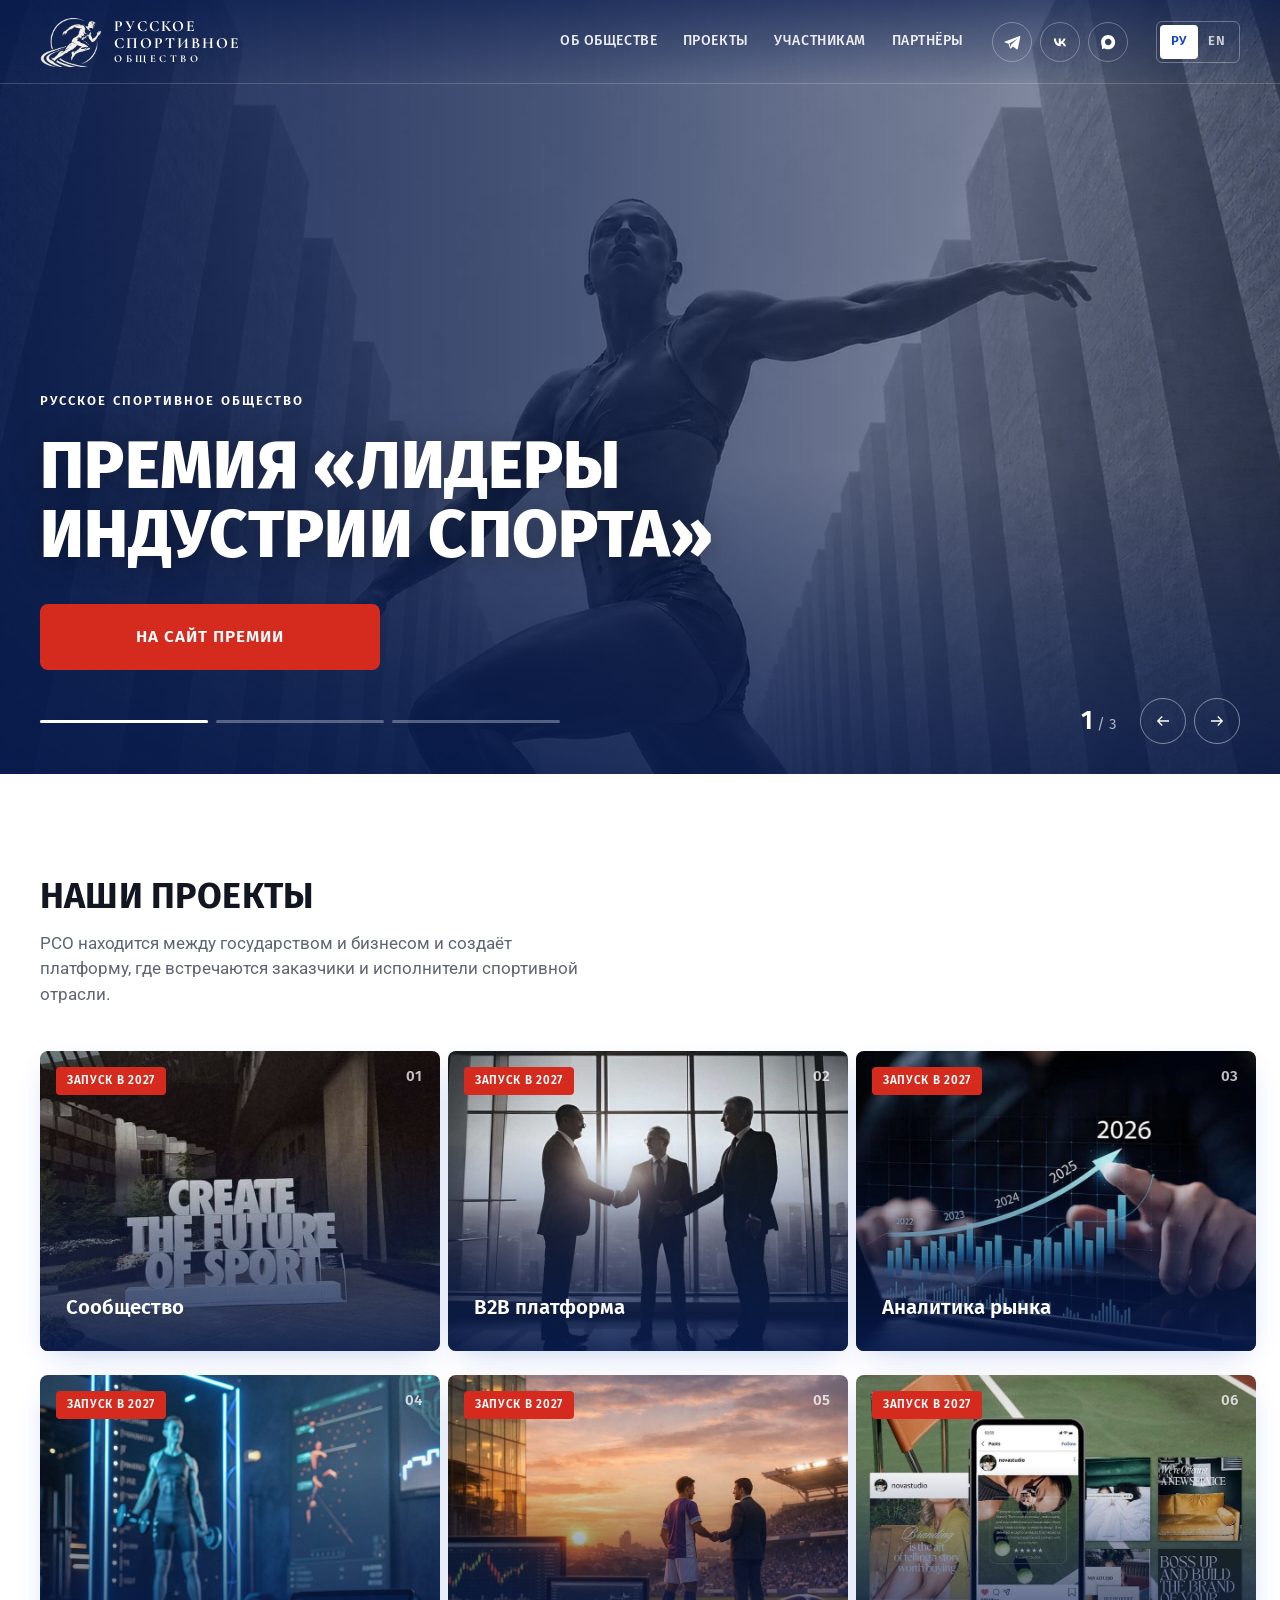
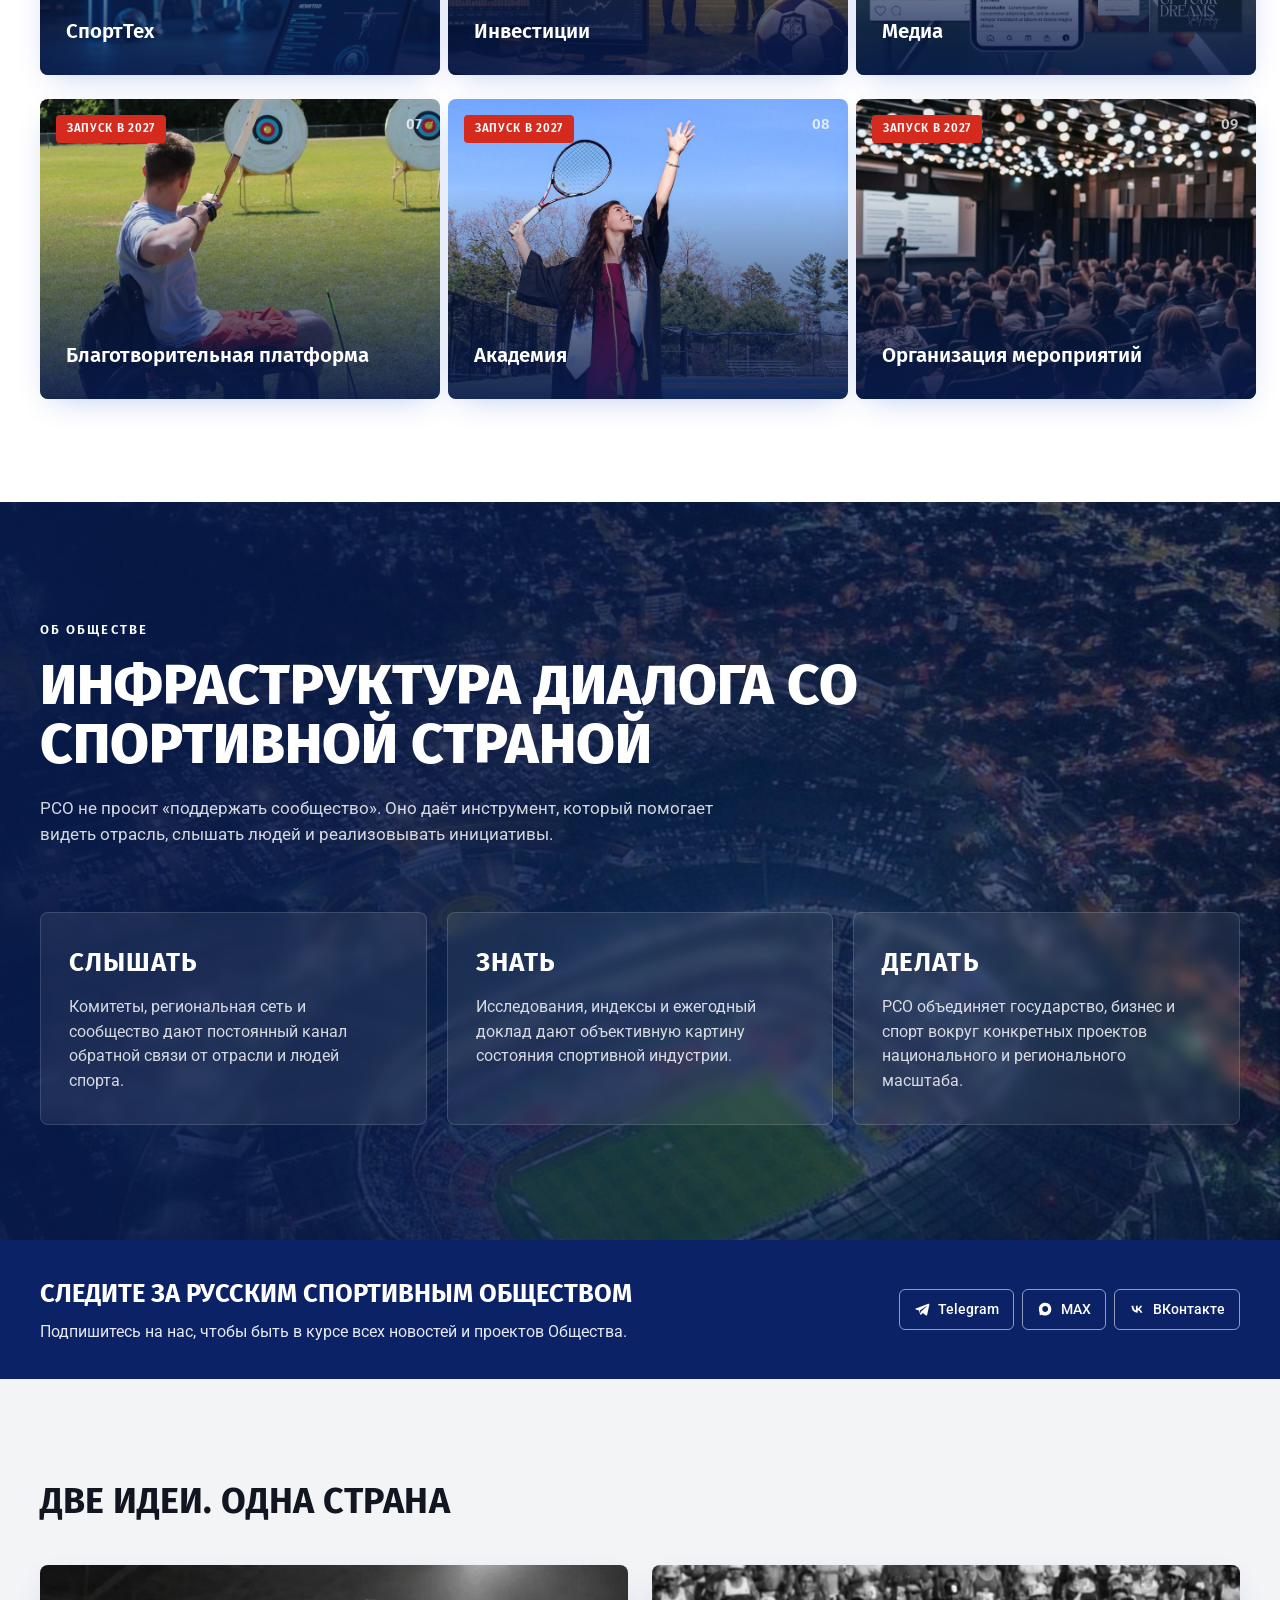
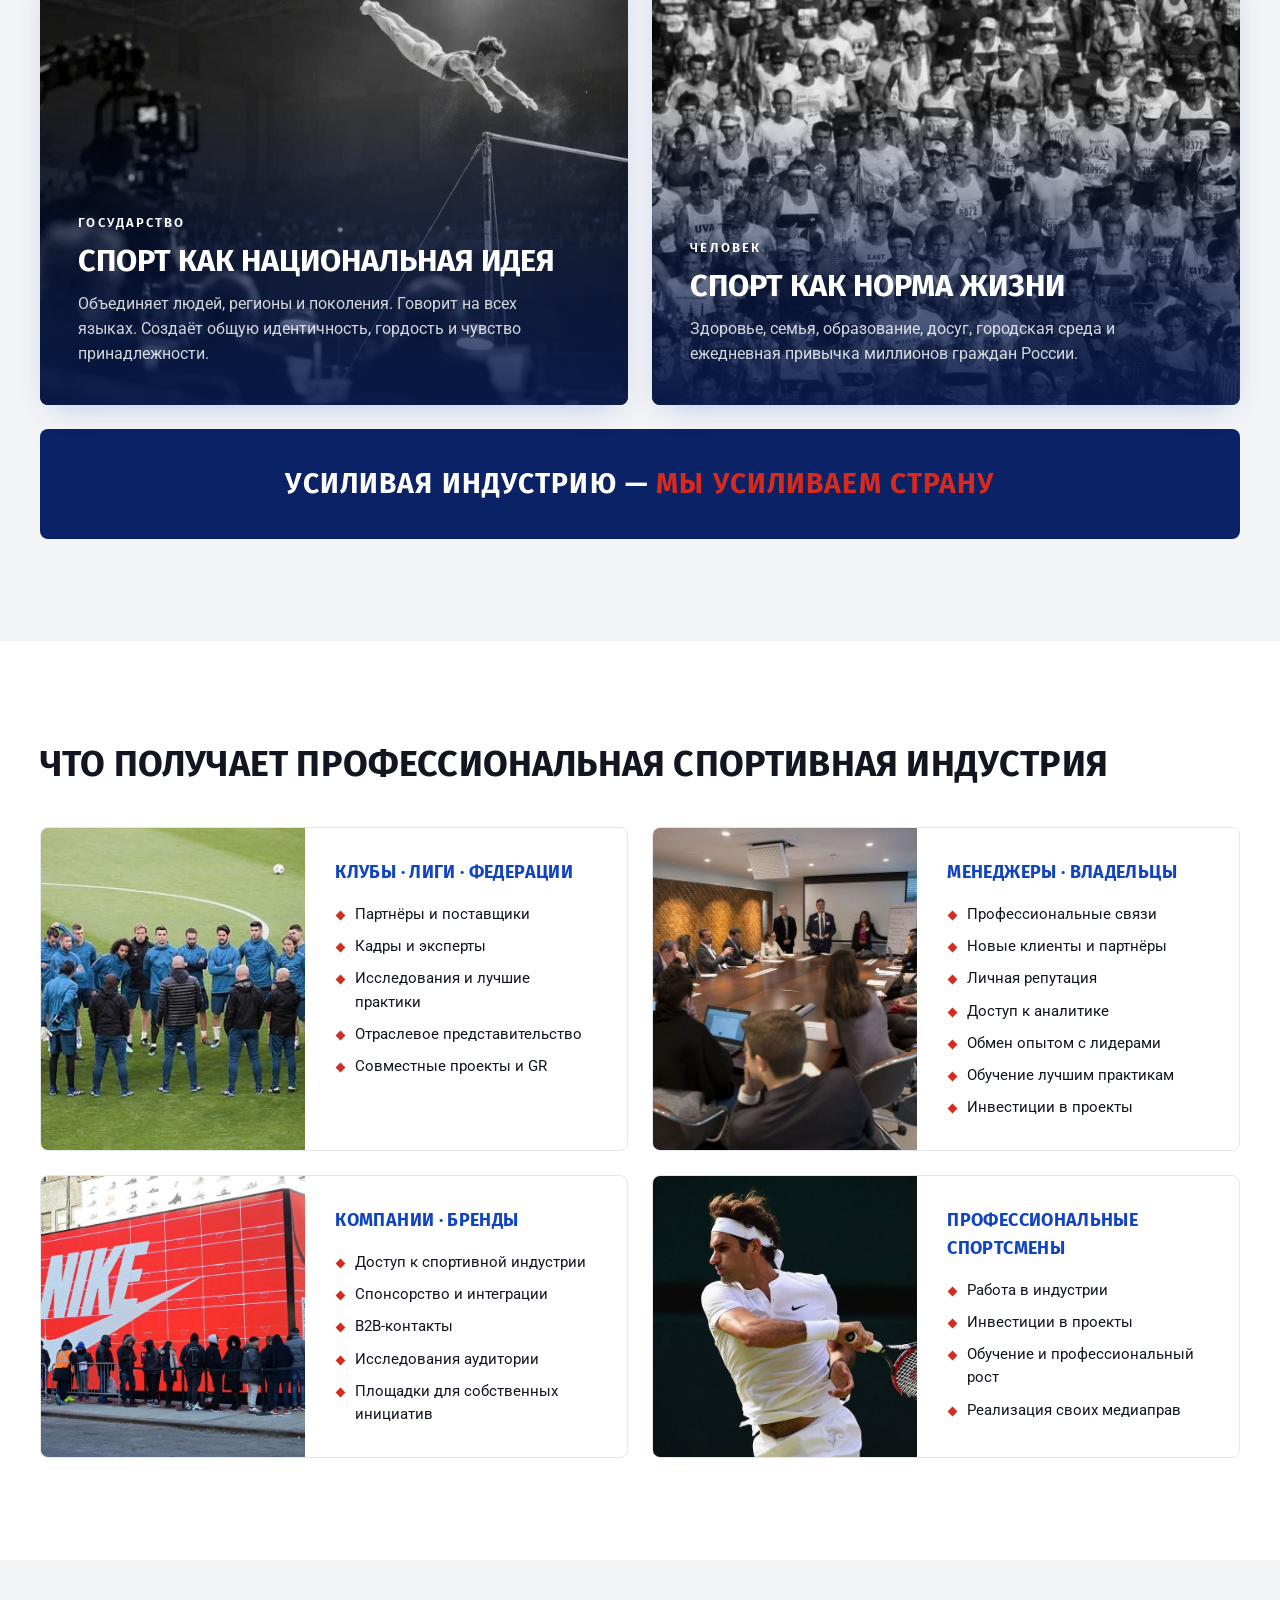
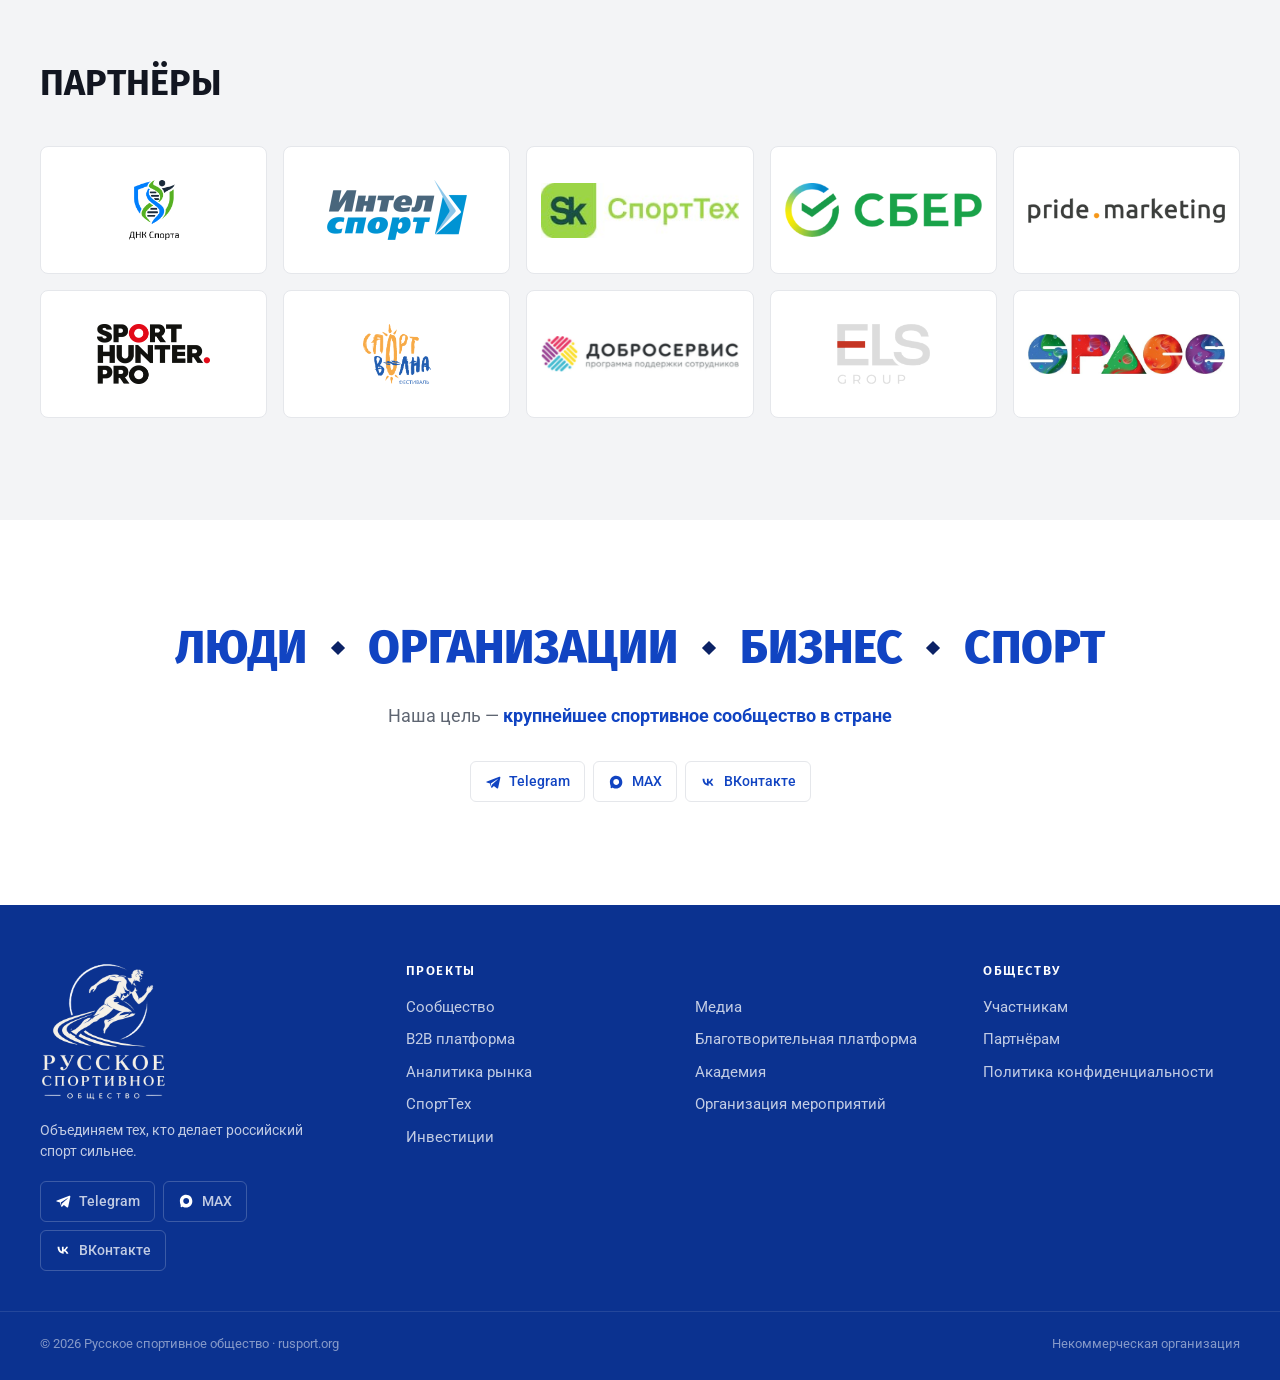
==== commit d8968952: "Revert "Синий основной, тёмно-синий редко, фото без синего затемнения" This reverts commit d5ea0c6c6" ====
--- a/index.html
+++ b/index.html
@@ -15,7 +15,7 @@
   <link rel="preconnect" href="https://fonts.gstatic.com" crossorigin>
   <link href="https://fonts.googleapis.com/css2?family=Fira+Sans:wght@500;600;700;800&family=Roboto:wght@400;500&family=Cormorant+Garamond:ital,wght@0,700;1,500&display=swap" rel="stylesheet">
   <link rel="preload" as="image" href="assets/img/photos/hero-premium.jpg" fetchpriority="high">
-  <link rel="stylesheet" href="assets/css/style.css?v=rso2m4">
+  <link rel="stylesheet" href="assets/css/style.css?v=rso2m5">
 </head>
 <body data-page="home" class="page-home">
   <div id="site-header"></div>
--- a/assets/css/style.css
+++ b/assets/css/style.css
@@ -5,8 +5,8 @@
   --navy: #1144c2;
   --navy-2: #1a56d6;
   --navy-deep: #0b3290;
-  --gold: #1144c2;
-  --gold-dark: #0b3290;
+  --gold: #0b2266;
+  --gold-dark: #06173f;
   --gold-light: #ffffff;
   --red: #d52b1e;
   --red-dark: #b0231a;
@@ -126,7 +126,7 @@
   background: var(--navy);
   transition: background 0.3s, box-shadow 0.3s;
 }
-.page-home .site-header:not(.is-solid) { background: linear-gradient(rgba(0, 0, 0, 0.6), rgba(0, 0, 0, 0)); }
+.page-home .site-header:not(.is-solid) { background: linear-gradient(rgba(7, 26, 76, 0.6), rgba(7, 26, 76, 0)); }
 .site-header.is-solid { background: rgba(17, 68, 194, 0.97); box-shadow: 0 6px 24px -12px rgba(0, 0, 0, 0.5); }
 .header-row {
   display: flex;
@@ -302,9 +302,9 @@
   position: absolute;
   inset: 0;
   background:
-    linear-gradient(90deg, rgba(0, 0, 0, 0.88) 0%, rgba(0, 0, 0, 0.62) 45%, rgba(0, 0, 0, 0.3) 80%),
-    linear-gradient(0deg, rgba(0, 0, 0, 0.7) 0%, rgba(0, 0, 0, 0) 40%),
-    rgba(0, 0, 0, 0.2);
+    linear-gradient(90deg, rgba(7, 26, 76, 0.88) 0%, rgba(7, 26, 76, 0.62) 45%, rgba(7, 26, 76, 0.3) 80%),
+    linear-gradient(0deg, rgba(7, 26, 76, 0.7) 0%, rgba(7, 26, 76, 0) 40%),
+    rgba(7, 26, 76, 0.2);
 }
 /* Slide text sits at the bottom, just above the progress bars (.hero-bar). */
 .hero-content {
@@ -379,7 +379,7 @@
 
 @media (max-width: 767px) {
   .hero-slides { height: min(640px, 88svh); }
-  .hero-slide::after { background: linear-gradient(0deg, rgba(0, 0, 0, 0.94) 0%, rgba(0, 0, 0, 0.78) 50%, rgba(0, 0, 0, 0.6) 100%); }
+  .hero-slide::after { background: linear-gradient(0deg, rgba(7, 26, 76, 0.94) 0%, rgba(7, 26, 76, 0.78) 50%, rgba(7, 26, 76, 0.6) 100%); }
   .hero-content { padding-bottom: 88px; }
   .hero-actions .btn { flex: 1 1 100%; }
   .hero-arrows { display: none; }
@@ -419,7 +419,7 @@
   position: absolute;
   inset: 0;
   z-index: -1;
-  background: linear-gradient(0deg, rgba(0, 0, 0, 0.9) 0%, rgba(0, 0, 0, 0.45) 40%, rgba(0, 0, 0, 0) 70%);
+  background: linear-gradient(0deg, rgba(7, 26, 76, 0.9) 0%, rgba(7, 26, 76, 0.45) 40%, rgba(7, 26, 76, 0) 70%);
 }
 .pcard:hover .photo { transform: scale(1.05); }
 .pcard-body { padding: 24px 26px; }
@@ -454,7 +454,7 @@
 /* Full-bleed photo section (rgo.ru "Экспедиционный корпус") */
 .bleed { position: relative; color: var(--white); padding: clamp(72px, 9vw, 130px) 0; isolation: isolate; }
 .bleed > .photo { position: absolute; inset: 0; z-index: -2; }
-.bleed::before { content: ""; position: absolute; inset: 0; z-index: -1; background: linear-gradient(90deg, rgba(0, 0, 0, 0.92) 0%, rgba(0, 0, 0, 0.78) 50%, rgba(0, 0, 0, 0.6) 100%); }
+.bleed::before { content: ""; position: absolute; inset: 0; z-index: -1; background: linear-gradient(90deg, rgba(7, 26, 76, 0.92) 0%, rgba(7, 26, 76, 0.78) 50%, rgba(7, 26, 76, 0.6) 100%); }
 .bleed .lead { color: rgba(255, 255, 255, 0.82); }
 .bleed-title { font-family: var(--head); font-size: clamp(30px, 4.4vw, 60px); font-weight: 800; line-height: 1.05; text-transform: uppercase; margin: 14px 0 22px; max-width: 900px; }
 .pillars { display: grid; grid-template-columns: repeat(3, minmax(0, 1fr)); gap: 20px; margin-top: clamp(40px, 5vw, 64px); }
@@ -619,7 +619,7 @@
 
 .page-hero { position: relative; color: var(--white); padding: calc(var(--header-h) + clamp(40px, 6vw, 90px)) 0 clamp(40px, 5vw, 70px); isolation: isolate; }
 .page-hero > .photo { position: absolute; inset: 0; z-index: -2; }
-.page-hero::before { content: ""; position: absolute; inset: 0; z-index: -1; background: linear-gradient(90deg, rgba(0, 0, 0, 0.92) 0%, rgba(0, 0, 0, 0.75) 60%, rgba(0, 0, 0, 0.55) 100%); }
+.page-hero::before { content: ""; position: absolute; inset: 0; z-index: -1; background: linear-gradient(90deg, rgba(7, 26, 76, 0.92) 0%, rgba(7, 26, 76, 0.75) 60%, rgba(7, 26, 76, 0.55) 100%); }
 .page-hero-plain { background: var(--navy); }
 .page-hero-plain::before { display: none; }
 .page-hero .lead { color: rgba(255, 255, 255, 0.85); margin-top: 18px; max-width: 680px; }
@@ -691,7 +691,7 @@
 .nav .nav-join.socials { margin-top: 28px; }
 
 /* РСО 2.0: красный — акцент для главных действий и меток (бело-сине-красная палитра) */
-.ideas-result span { color: var(--white); text-decoration: underline; text-decoration-color: var(--red); text-decoration-thickness: 4px; text-underline-offset: 8px; }
+.ideas-result span { color: var(--red); }
 
 /* РСО 2.0: на телефонах и планшетах соцсети убраны из шапки — они в меню (бургер) */
 @media (max-width: 1100px) {
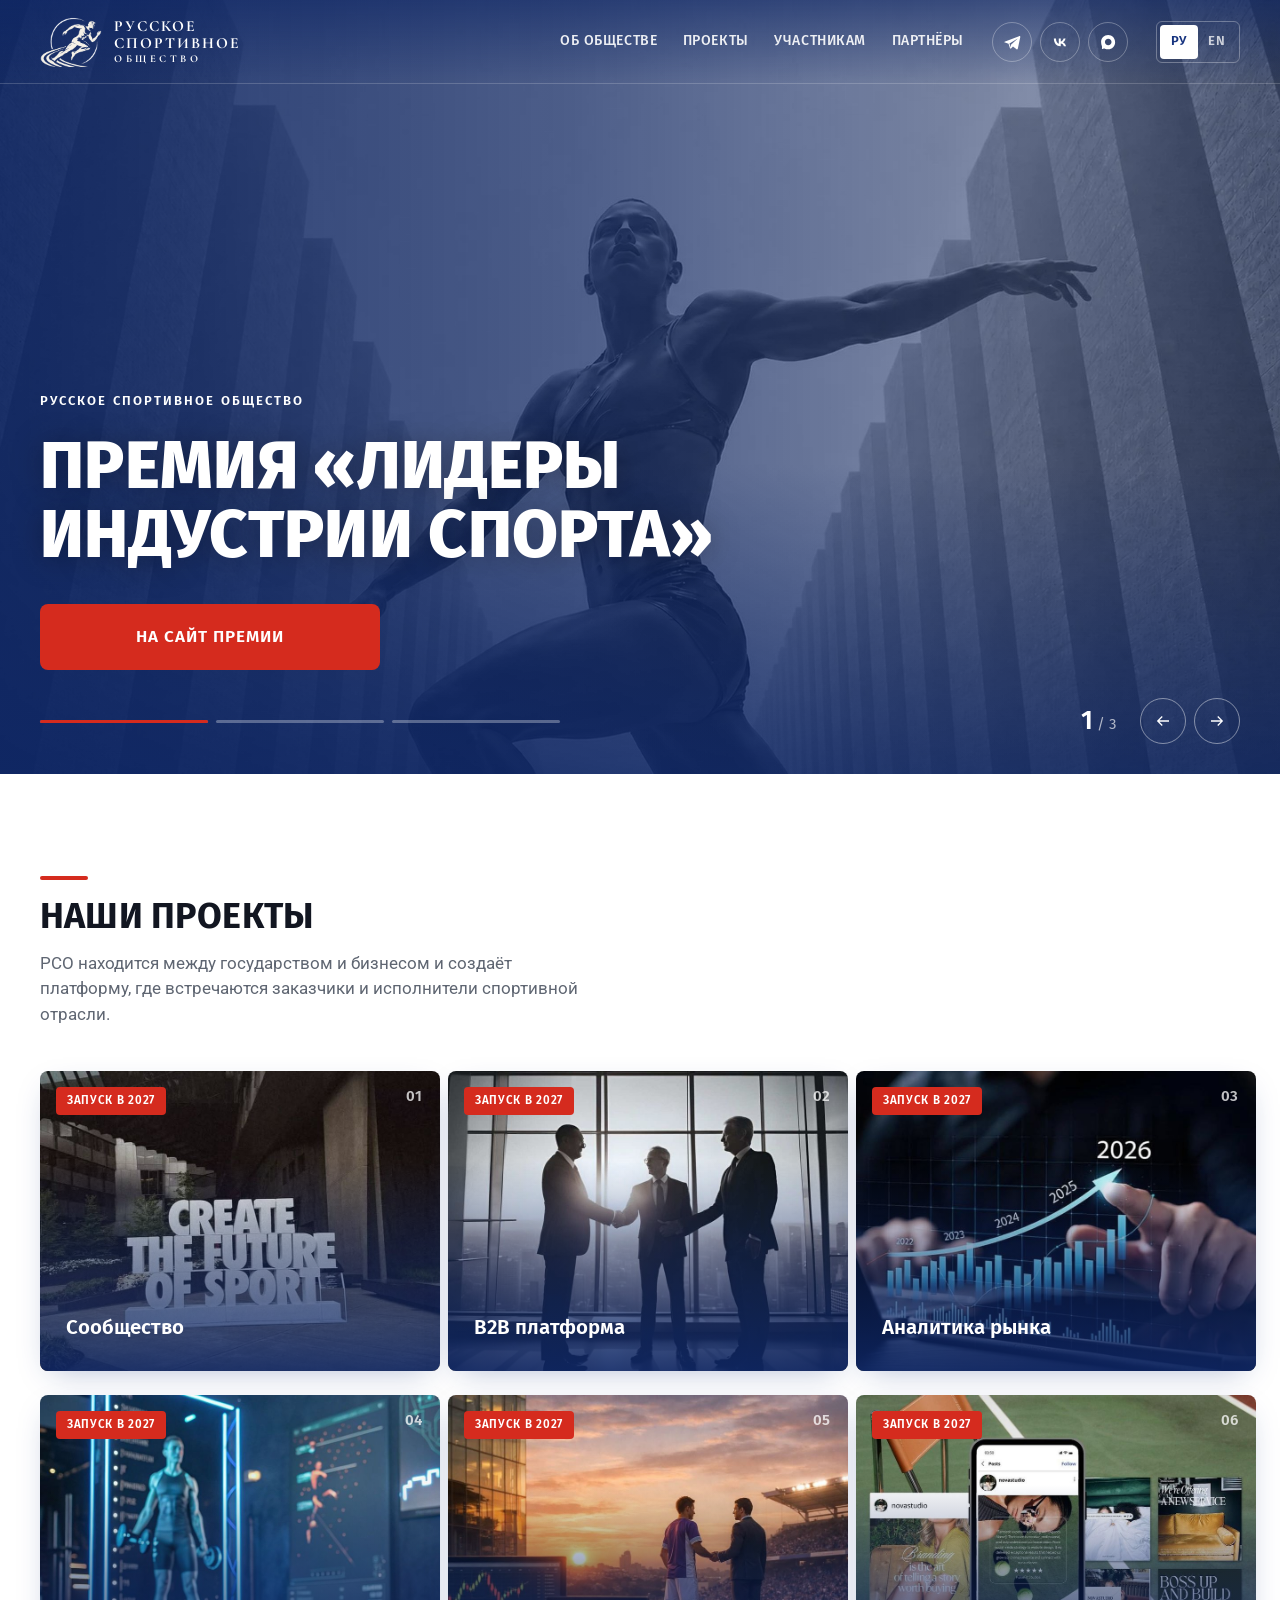
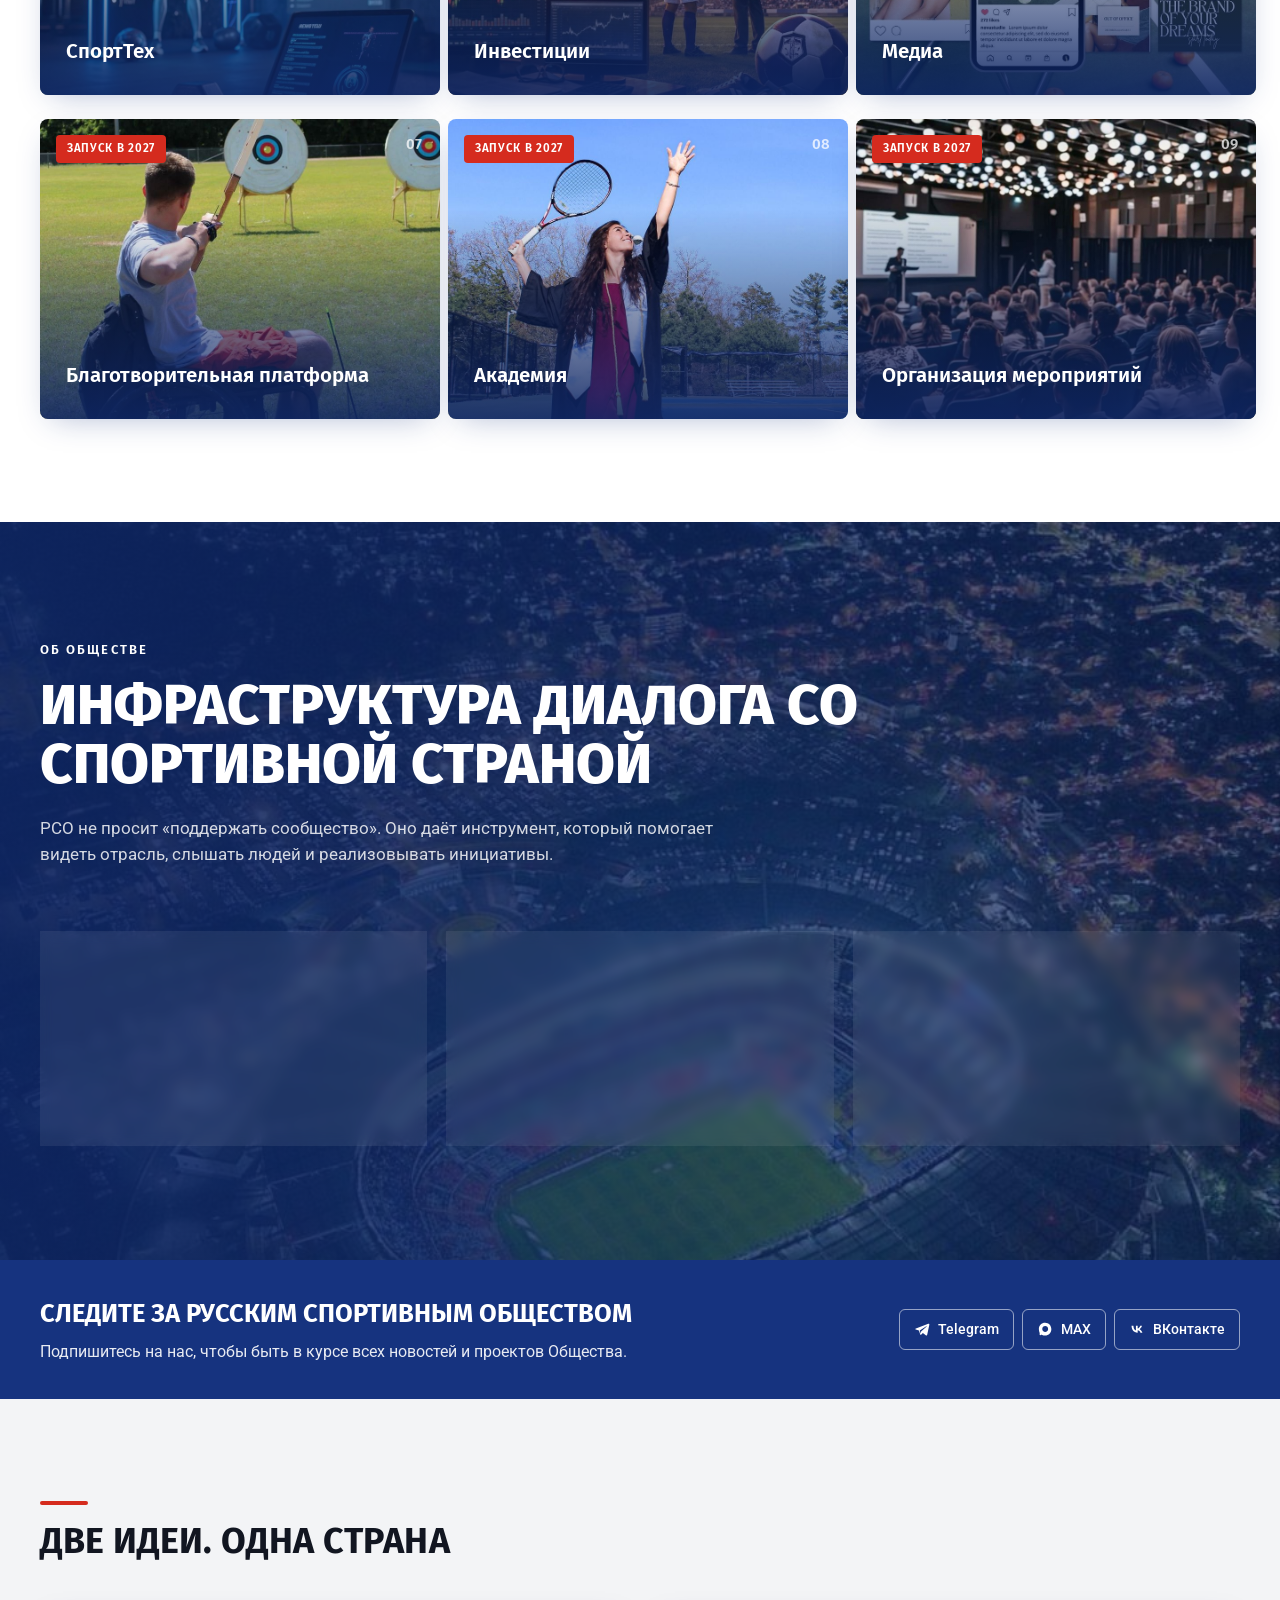
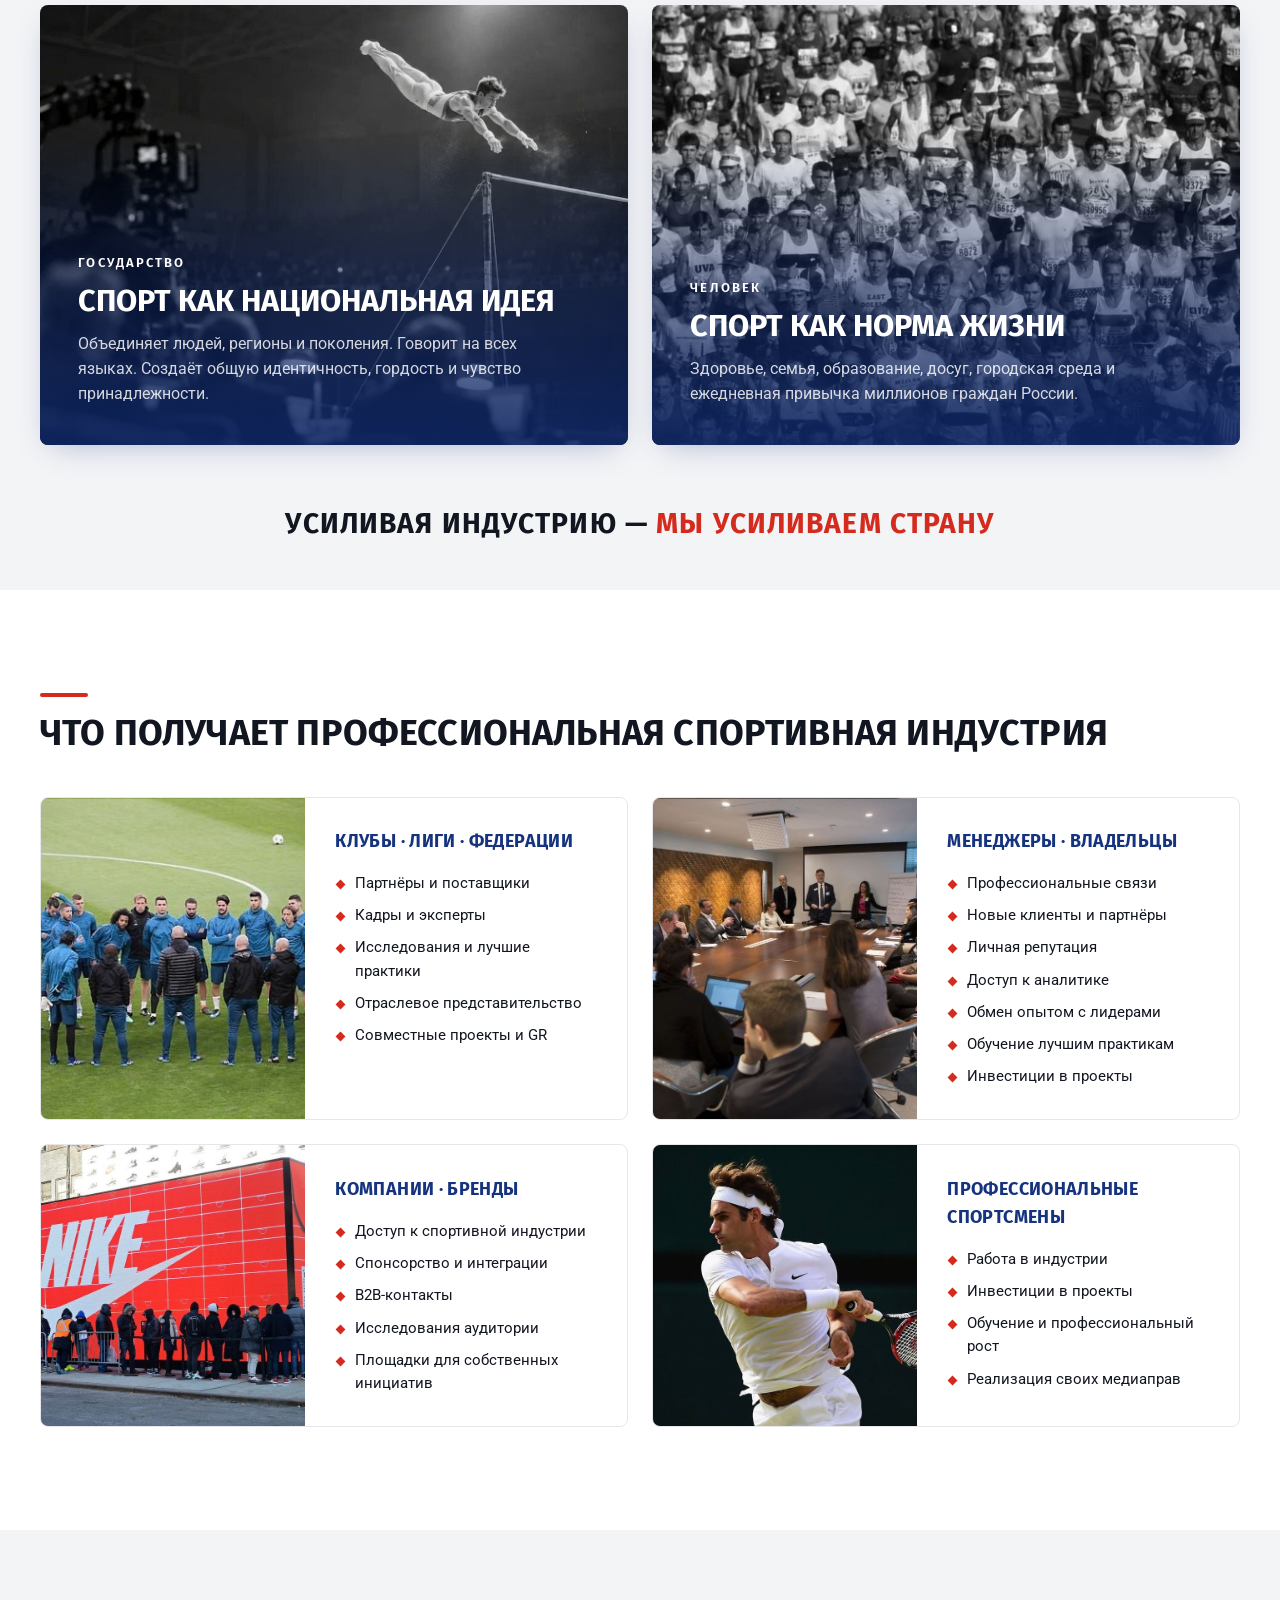
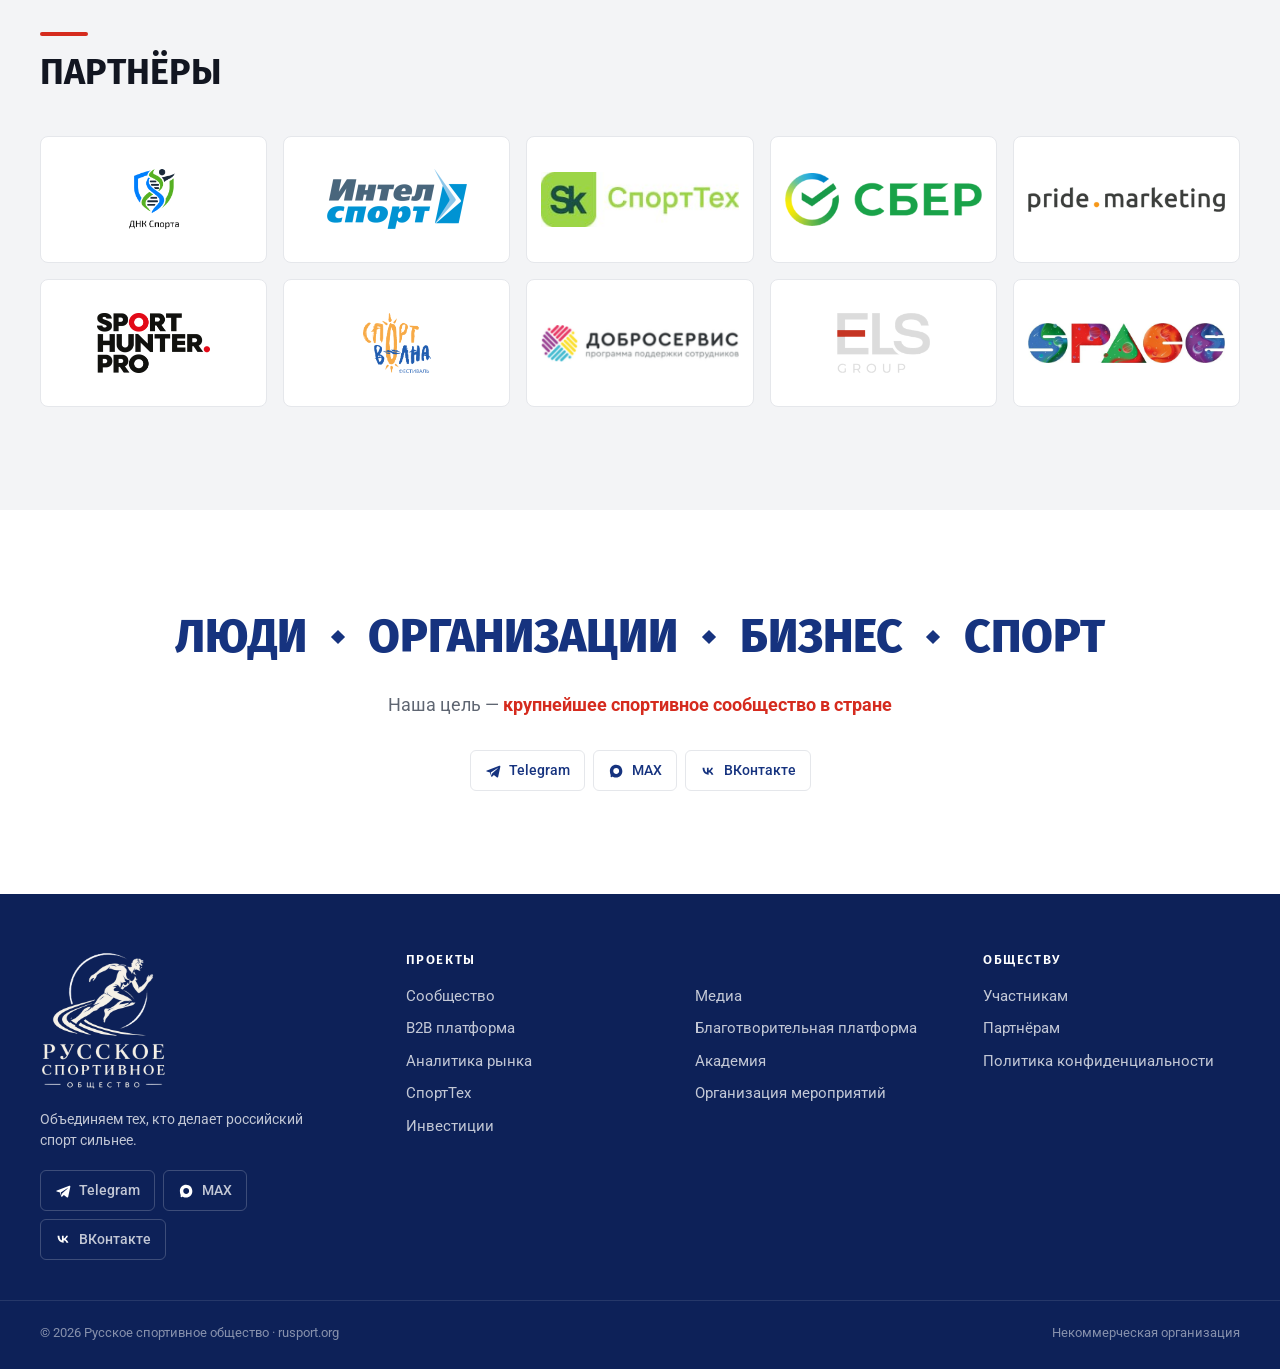
==== commit 3cdbaa3f: "Тёмно-синий основной, красные акценты, правки отступов" ====
--- a/index.html
+++ b/index.html
@@ -8,14 +8,14 @@
   <meta property="og:title" content="Русское спортивное общество">
   <meta property="og:description" content="Объединяем тех, кто делает российский спорт сильнее.">
   <meta property="og:image" content="assets/img/og.jpg">
-  <meta name="theme-color" content="#1144c2">
+  <meta name="theme-color" content="#16337f">
   <link rel="icon" href="assets/img/favicon.png?v=2">
   <link rel="apple-touch-icon" href="assets/img/apple-touch-icon.png">
   <link rel="preconnect" href="https://fonts.googleapis.com">
   <link rel="preconnect" href="https://fonts.gstatic.com" crossorigin>
   <link href="https://fonts.googleapis.com/css2?family=Fira+Sans:wght@500;600;700;800&family=Roboto:wght@400;500&family=Cormorant+Garamond:ital,wght@0,700;1,500&display=swap" rel="stylesheet">
   <link rel="preload" as="image" href="assets/img/photos/hero-premium.jpg" fetchpriority="high">
-  <link rel="stylesheet" href="assets/css/style.css?v=rso2m5">
+  <link rel="stylesheet" href="assets/css/style.css?v=rso2n7">
 </head>
 <body data-page="home" class="page-home">
   <div id="site-header"></div>
@@ -187,6 +187,6 @@
 
   <script src="assets/js/data.js?v=20261023b"></script>
   <script src="assets/js/i18n.js?v=20261023b"></script>
-  <script src="assets/js/main.js?v=20261023b"></script>
+  <script src="assets/js/main.js?v=rso2h2"></script>
 </body>
 </html>
--- a/assets/css/style.css
+++ b/assets/css/style.css
@@ -2,11 +2,11 @@
    Layout patterns after rgo.ru; palette: РСО 2.0 — синий и белый. */
 
 :root {
-  --navy: #1144c2;
-  --navy-2: #1a56d6;
-  --navy-deep: #0b3290;
-  --gold: #0b2266;
-  --gold-dark: #06173f;
+  --navy: #16337f;
+  --navy-2: #2145a0;
+  --navy-deep: #0d2158;
+  --gold: #16337f;
+  --gold-dark: #0d2158;
   --gold-light: #ffffff;
   --red: #d52b1e;
   --red-dark: #b0231a;
@@ -16,7 +16,7 @@
   --ink: #121621;
   --muted: #5f6672;
   --line: #e5e7eb;
-  --shadow: 0 10px 30px -12px rgba(17, 68, 194, 0.3);
+  --shadow: 0 10px 30px -12px rgba(22, 51, 127, 0.35);
 
   --head: "Fira Sans", "Roboto", Arial, sans-serif;
   --body: "Roboto", Arial, sans-serif;
@@ -126,8 +126,8 @@
   background: var(--navy);
   transition: background 0.3s, box-shadow 0.3s;
 }
-.page-home .site-header:not(.is-solid) { background: linear-gradient(rgba(7, 26, 76, 0.6), rgba(7, 26, 76, 0)); }
-.site-header.is-solid { background: rgba(17, 68, 194, 0.97); box-shadow: 0 6px 24px -12px rgba(0, 0, 0, 0.5); }
+.page-home .site-header:not(.is-solid) { background: linear-gradient(rgba(14, 38, 100, 0.6), rgba(14, 38, 100, 0)); }
+.site-header.is-solid { background: rgba(22, 51, 127, 0.97); box-shadow: 0 6px 24px -12px rgba(0, 0, 0, 0.5); }
 .header-row {
   display: flex;
   align-items: center;
@@ -262,7 +262,7 @@
 .photo.no-photo {
   background-image:
     repeating-linear-gradient(135deg, rgba(255, 255, 255, 0.025) 0 2px, transparent 2px 14px),
-    radial-gradient(120% 120% at 75% 15%, #3b6fe0 0%, var(--navy) 55%, var(--navy-deep) 100%);
+    radial-gradient(120% 120% at 75% 15%, #2a4fa8 0%, var(--navy) 55%, var(--navy-deep) 100%);
 }
 .photo.no-photo::after {
   content: "Фото: " attr(data-photo) ".jpg";
@@ -302,9 +302,9 @@
   position: absolute;
   inset: 0;
   background:
-    linear-gradient(90deg, rgba(7, 26, 76, 0.88) 0%, rgba(7, 26, 76, 0.62) 45%, rgba(7, 26, 76, 0.3) 80%),
-    linear-gradient(0deg, rgba(7, 26, 76, 0.7) 0%, rgba(7, 26, 76, 0) 40%),
-    rgba(7, 26, 76, 0.2);
+    linear-gradient(90deg, rgba(14, 38, 100, 0.88) 0%, rgba(14, 38, 100, 0.62) 45%, rgba(14, 38, 100, 0.3) 80%),
+    linear-gradient(0deg, rgba(14, 38, 100, 0.7) 0%, rgba(14, 38, 100, 0) 40%),
+    rgba(14, 38, 100, 0.2);
 }
 /* Slide text sits at the bottom, just above the progress bars (.hero-bar). */
 .hero-content {
@@ -379,7 +379,7 @@
 
 @media (max-width: 767px) {
   .hero-slides { height: min(640px, 88svh); }
-  .hero-slide::after { background: linear-gradient(0deg, rgba(7, 26, 76, 0.94) 0%, rgba(7, 26, 76, 0.78) 50%, rgba(7, 26, 76, 0.6) 100%); }
+  .hero-slide::after { background: linear-gradient(0deg, rgba(14, 38, 100, 0.94) 0%, rgba(14, 38, 100, 0.78) 50%, rgba(14, 38, 100, 0.6) 100%); }
   .hero-content { padding-bottom: 88px; }
   .hero-actions .btn { flex: 1 1 100%; }
   .hero-arrows { display: none; }
@@ -419,7 +419,7 @@
   position: absolute;
   inset: 0;
   z-index: -1;
-  background: linear-gradient(0deg, rgba(7, 26, 76, 0.9) 0%, rgba(7, 26, 76, 0.45) 40%, rgba(7, 26, 76, 0) 70%);
+  background: linear-gradient(0deg, rgba(14, 38, 100, 0.9) 0%, rgba(14, 38, 100, 0.45) 40%, rgba(14, 38, 100, 0) 70%);
 }
 .pcard:hover .photo { transform: scale(1.05); }
 .pcard-body { padding: 24px 26px; }
@@ -454,7 +454,7 @@
 /* Full-bleed photo section (rgo.ru "Экспедиционный корпус") */
 .bleed { position: relative; color: var(--white); padding: clamp(72px, 9vw, 130px) 0; isolation: isolate; }
 .bleed > .photo { position: absolute; inset: 0; z-index: -2; }
-.bleed::before { content: ""; position: absolute; inset: 0; z-index: -1; background: linear-gradient(90deg, rgba(7, 26, 76, 0.92) 0%, rgba(7, 26, 76, 0.78) 50%, rgba(7, 26, 76, 0.6) 100%); }
+.bleed::before { content: ""; position: absolute; inset: 0; z-index: -1; background: linear-gradient(90deg, rgba(14, 38, 100, 0.92) 0%, rgba(14, 38, 100, 0.78) 50%, rgba(14, 38, 100, 0.6) 100%); }
 .bleed .lead { color: rgba(255, 255, 255, 0.82); }
 .bleed-title { font-family: var(--head); font-size: clamp(30px, 4.4vw, 60px); font-weight: 800; line-height: 1.05; text-transform: uppercase; margin: 14px 0 22px; max-width: 900px; }
 .pillars { display: grid; grid-template-columns: repeat(3, minmax(0, 1fr)); gap: 20px; margin-top: clamp(40px, 5vw, 64px); }
@@ -582,7 +582,7 @@
 }
 .manifesto-words i { width: 10px; height: 10px; background: var(--gold); transform: rotate(45deg); flex: none; }
 .manifesto-claim { margin: 28px 0 32px; font-size: clamp(16px, 1.4vw, 19px); color: var(--muted); }
-.manifesto-claim b { color: var(--navy); }
+.manifesto-claim b { color: var(--red); }
 .manifesto .socials { justify-content: center; }
 
 /* ---------- Footer ---------- */
@@ -619,7 +619,7 @@
 
 .page-hero { position: relative; color: var(--white); padding: calc(var(--header-h) + clamp(40px, 6vw, 90px)) 0 clamp(40px, 5vw, 70px); isolation: isolate; }
 .page-hero > .photo { position: absolute; inset: 0; z-index: -2; }
-.page-hero::before { content: ""; position: absolute; inset: 0; z-index: -1; background: linear-gradient(90deg, rgba(7, 26, 76, 0.92) 0%, rgba(7, 26, 76, 0.75) 60%, rgba(7, 26, 76, 0.55) 100%); }
+.page-hero::before { content: ""; position: absolute; inset: 0; z-index: -1; background: linear-gradient(90deg, rgba(14, 38, 100, 0.92) 0%, rgba(14, 38, 100, 0.75) 60%, rgba(14, 38, 100, 0.55) 100%); }
 .page-hero-plain { background: var(--navy); }
 .page-hero-plain::before { display: none; }
 .page-hero .lead { color: rgba(255, 255, 255, 0.85); margin-top: 18px; max-width: 680px; }
@@ -720,3 +720,30 @@
 @media (max-width: 360px) {
   .nav .nav-join.socials { grid-template-columns: 1fr; }
 }
+
+/* РСО 2.0: слоган без плашки — чёрный текст, красный акцент */
+.ideas-result { background: none; color: var(--ink); padding-left: 0; padding-right: 0; }
+
+/* РСО 2.0: больше красного — надзаголовки, активный пункт меню, полоса слайдера, метка у заголовков разделов */
+.kicker { color: var(--red); }
+.nav a:hover, .nav a.is-active { border-bottom-color: var(--red); }
+.hero-progress i { background: var(--red); }
+.section-head .h2::before, .section .h2.section-title::before {
+  content: "";
+  display: block;
+  width: 48px;
+  height: 4px;
+  margin-bottom: 16px;
+  border-radius: 2px;
+  background: var(--red);
+}
+@media (max-width: 1100px) {
+  .nav a:hover, .nav a.is-active { color: #ff6b5f; }
+}
+
+/* РСО 2.0: заголовки «Слышать / Знать / Делать» — красные */
+.pillar h3 { color: var(--red); }
+
+/* РСО 2.0: меньше пустоты под слоганом */
+.ideas-result { padding-bottom: 0; }
+.section:has(.ideas-result) { padding-bottom: clamp(28px, 3.5vw, 48px); }
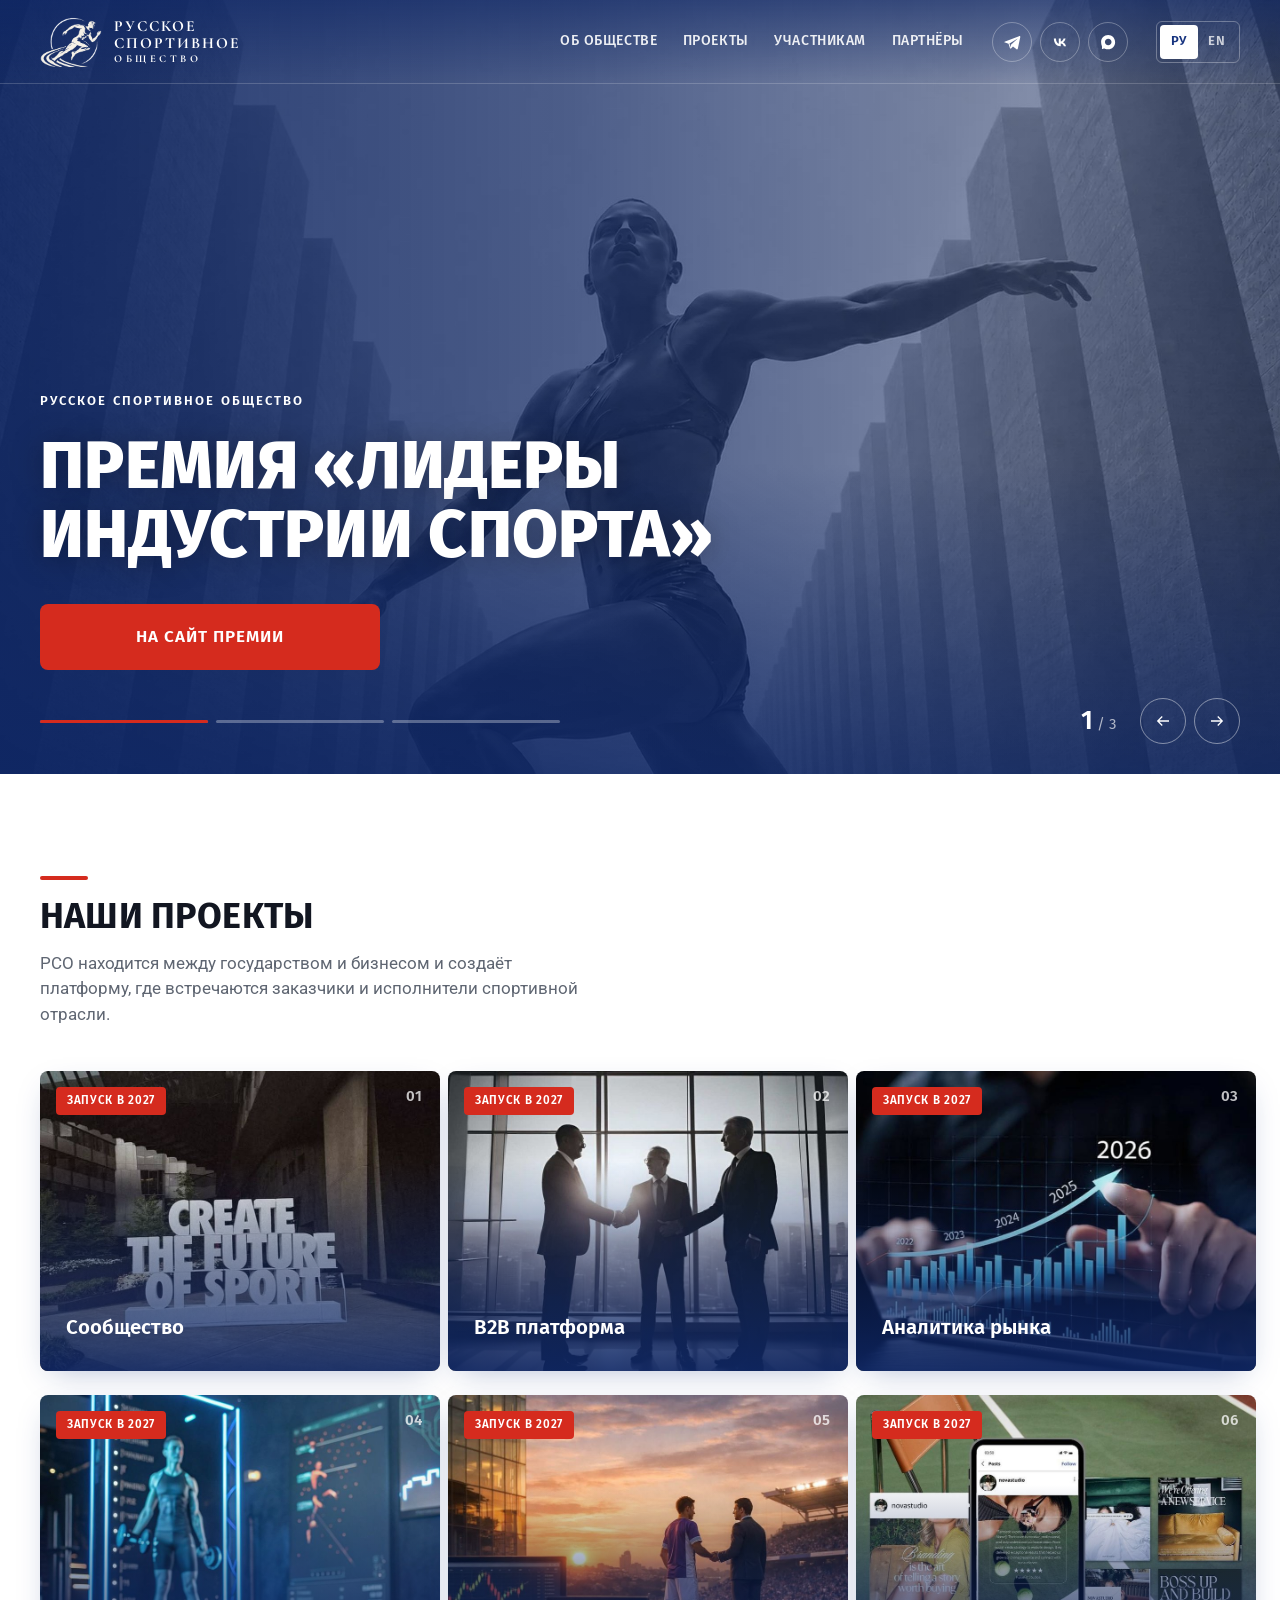
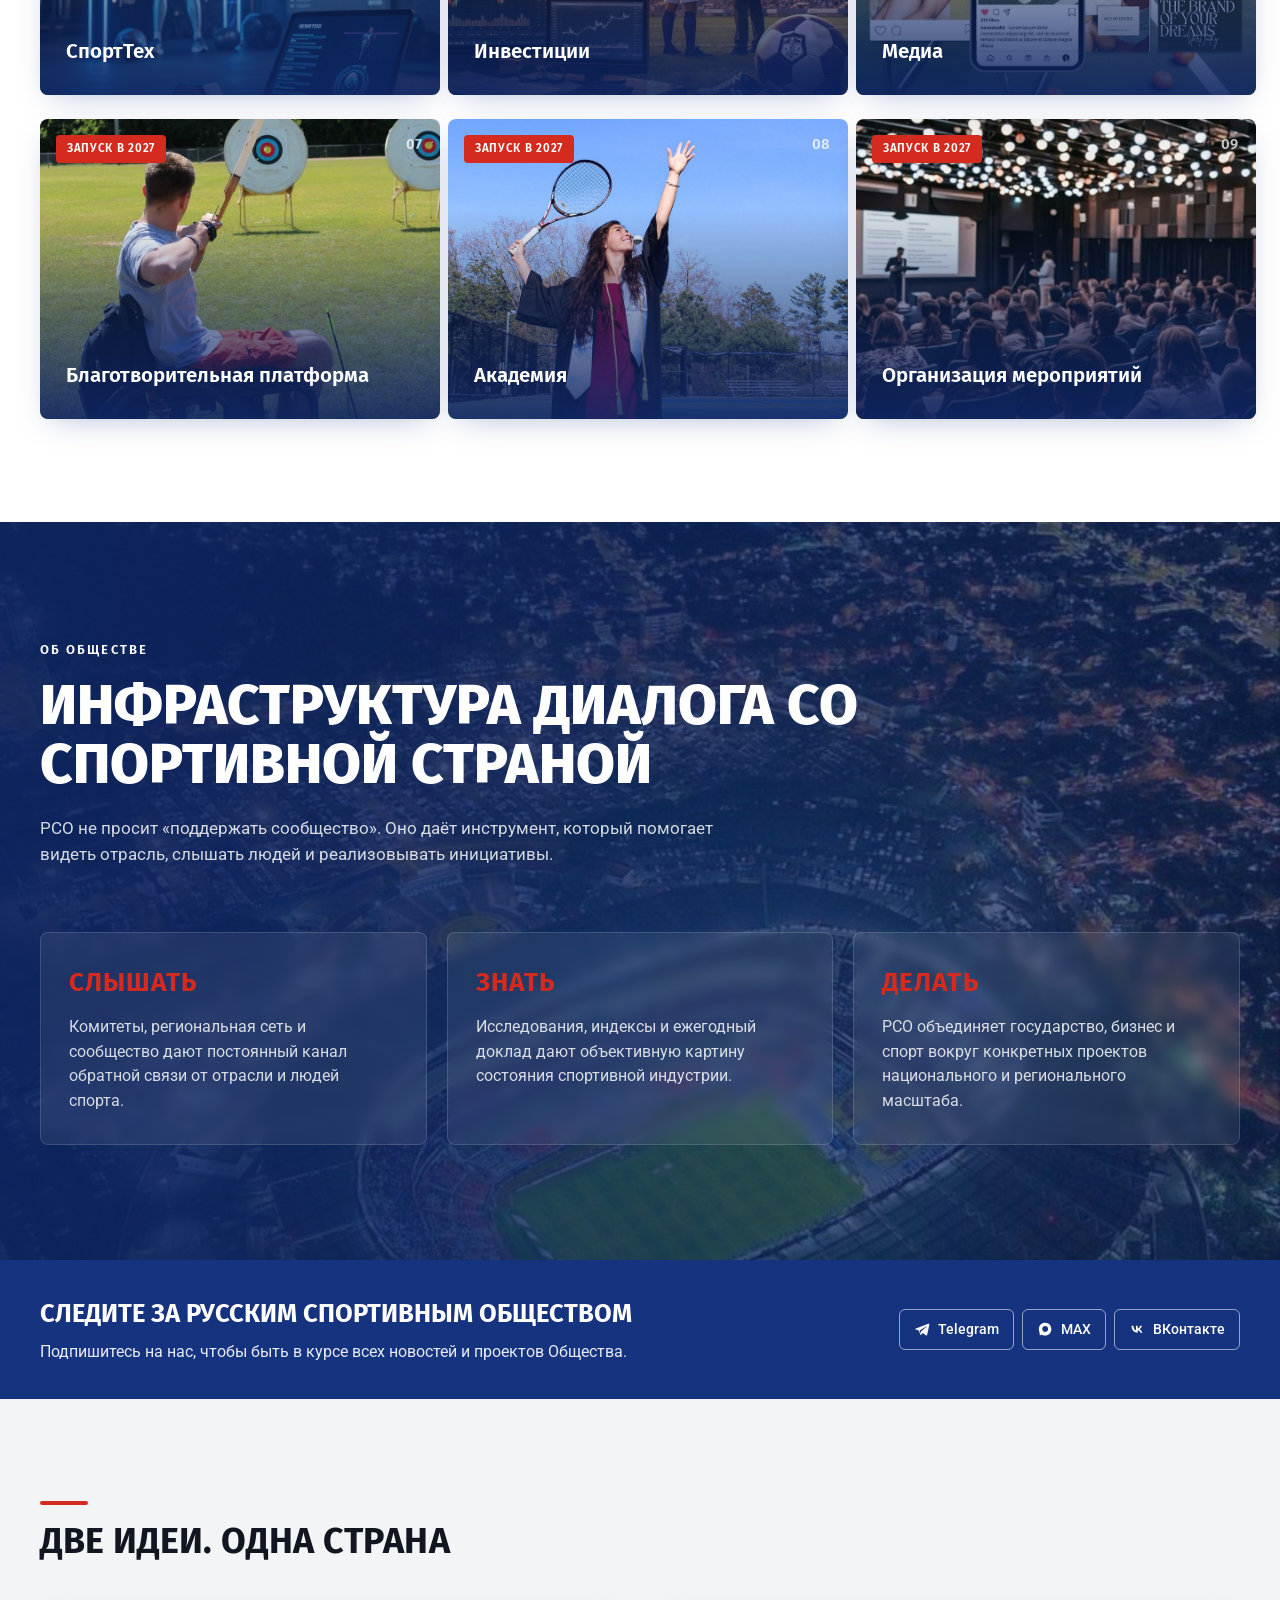
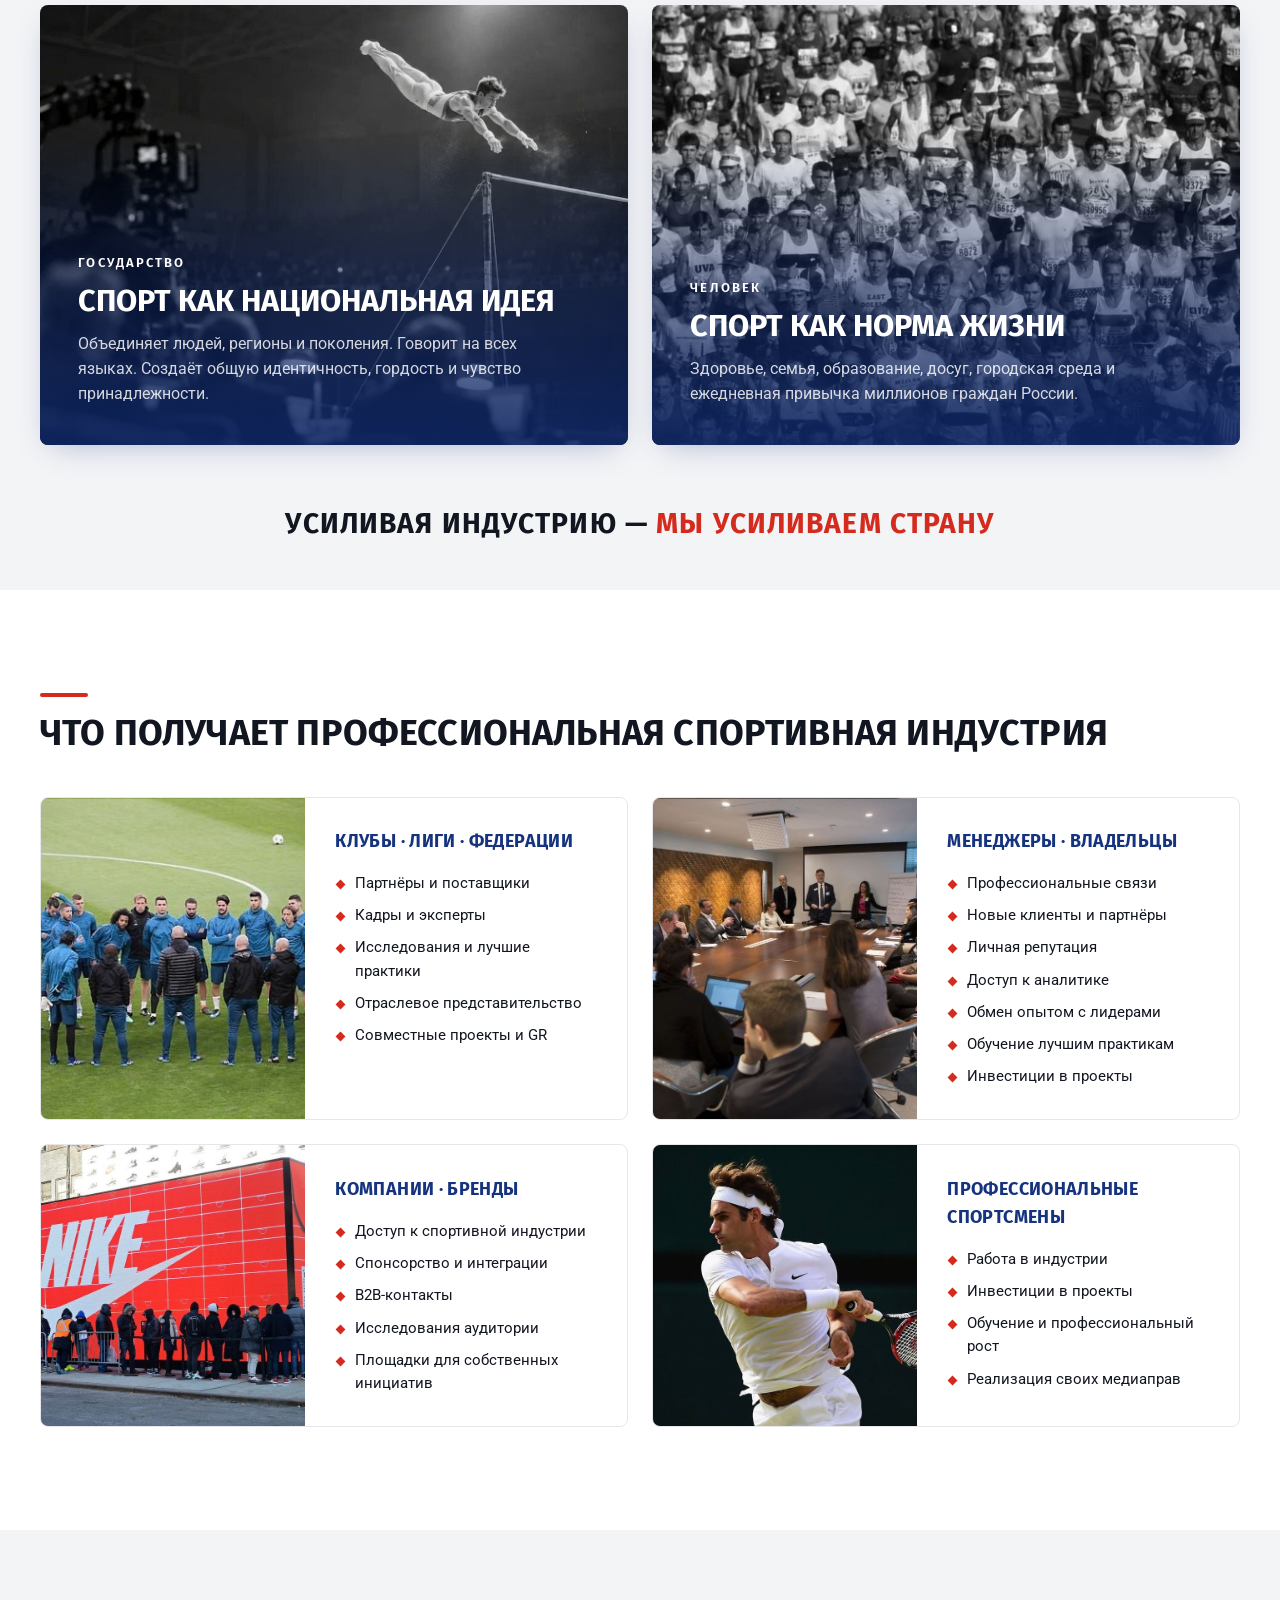
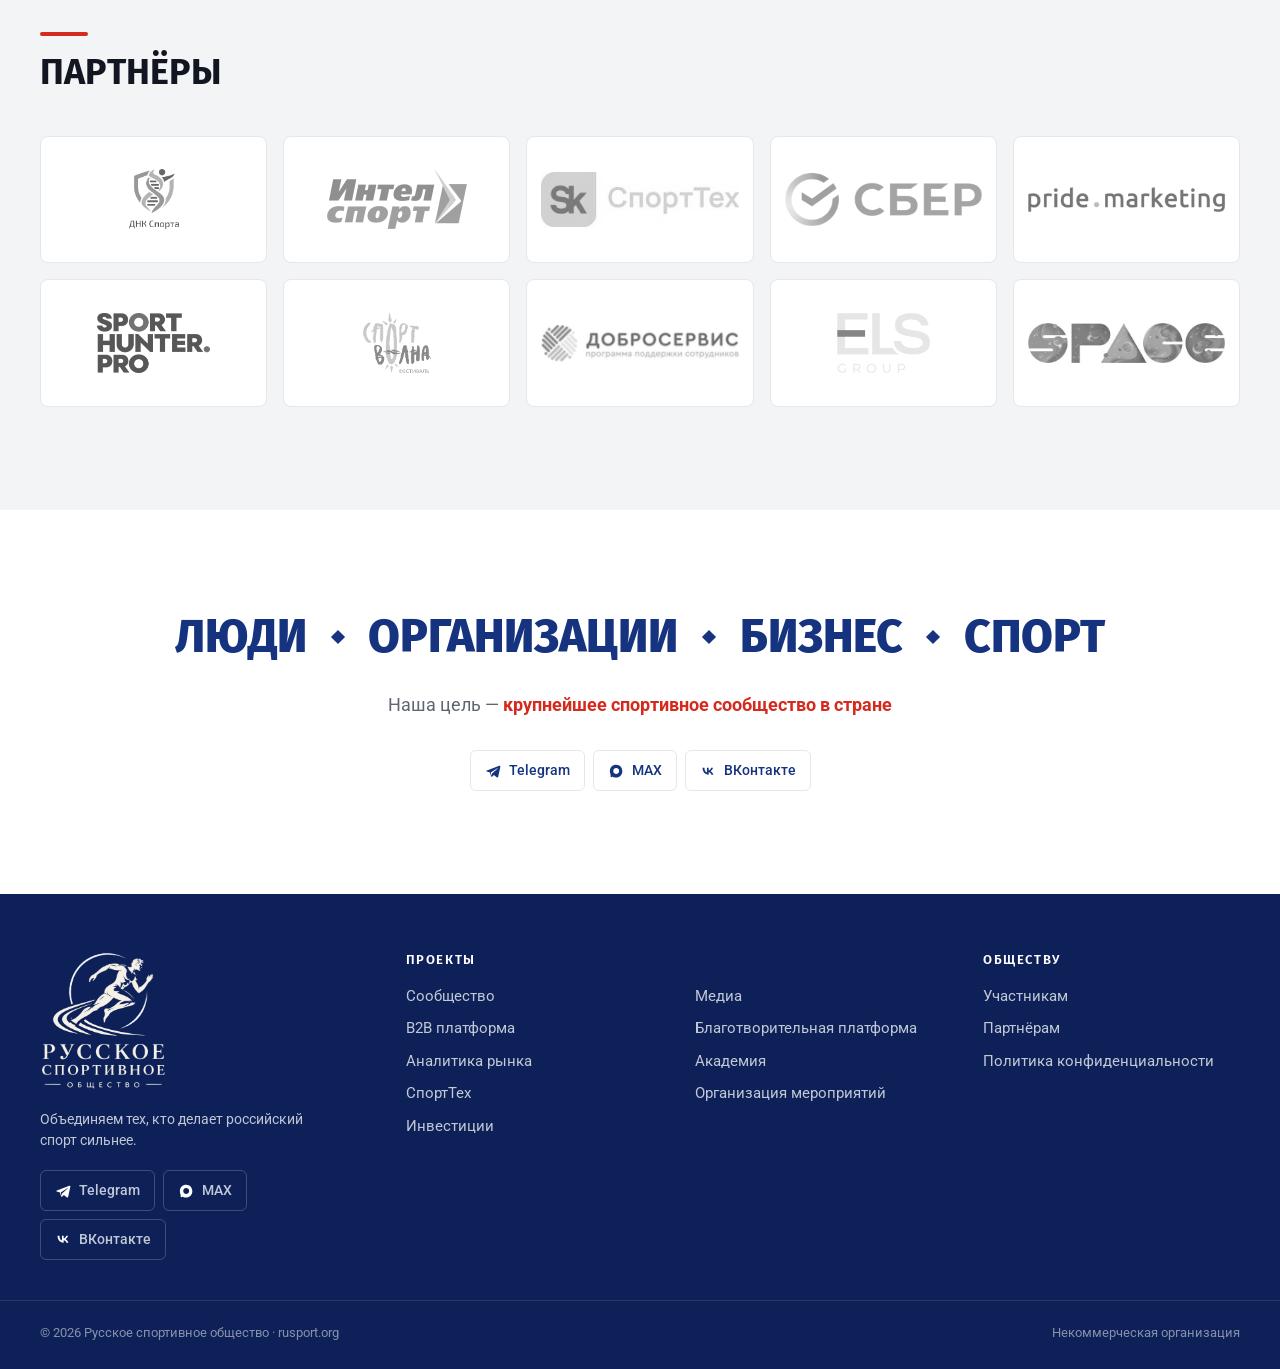
==== commit eb332245: "Анимация логотипов партнёров при наведении" ====
--- a/index.html
+++ b/index.html
@@ -15,7 +15,7 @@
   <link rel="preconnect" href="https://fonts.gstatic.com" crossorigin>
   <link href="https://fonts.googleapis.com/css2?family=Fira+Sans:wght@500;600;700;800&family=Roboto:wght@400;500&family=Cormorant+Garamond:ital,wght@0,700;1,500&display=swap" rel="stylesheet">
   <link rel="preload" as="image" href="assets/img/photos/hero-premium.jpg" fetchpriority="high">
-  <link rel="stylesheet" href="assets/css/style.css?v=rso2n7">
+  <link rel="stylesheet" href="assets/css/style.css?v=rso2n8">
 </head>
 <body data-page="home" class="page-home">
   <div id="site-header"></div>
--- a/assets/css/style.css
+++ b/assets/css/style.css
@@ -747,3 +747,15 @@
 /* РСО 2.0: меньше пустоты под слоганом */
 .ideas-result { padding-bottom: 0; }
 .section:has(.ideas-result) { padding-bottom: clamp(28px, 3.5vw, 48px); }
+
+/* РСО 2.0: анимация логотипов партнёров при наведении */
+.partner img { filter: grayscale(1); opacity: 0.7; transition: filter 0.35s var(--ease), opacity 0.35s var(--ease), transform 0.35s var(--ease); }
+.partner.reveal.is-in, .partner { transition: opacity 0.9s var(--ease), filter 0.9s var(--ease), transform 0.45s var(--ease), box-shadow 0.35s var(--ease), border-color 0.35s var(--ease); }
+.partner:hover, .partner.reveal.is-in:hover {
+  transform: translateY(-6px);
+  border-color: var(--red);
+  box-shadow: 0 16px 30px -18px rgba(22, 51, 127, 0.45);
+}
+.partner:hover img { filter: none; opacity: 1; transform: scale(1.08); }
+@media (hover: none) { .partner img { filter: none; opacity: 1; } }
+@media (prefers-reduced-motion: reduce) { .partner:hover, .partner.reveal.is-in:hover, .partner:hover img { transform: none; } }
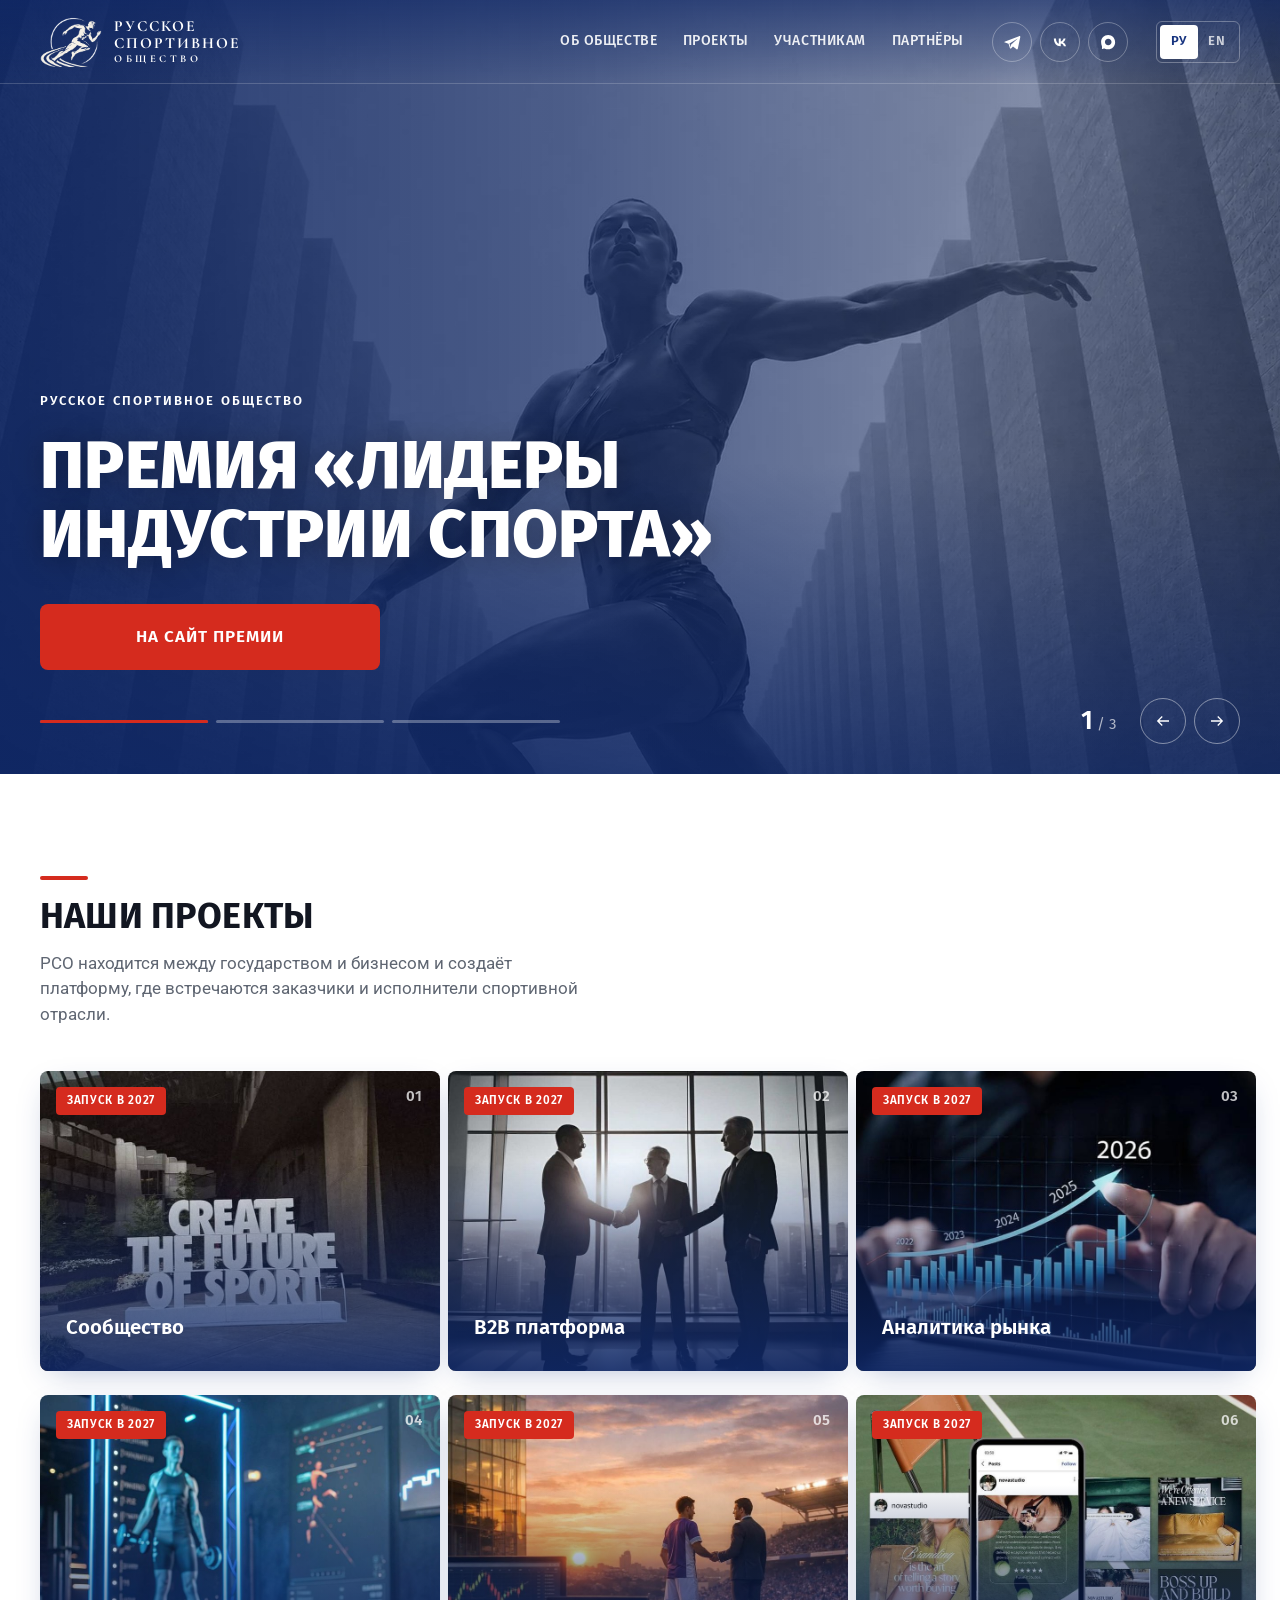
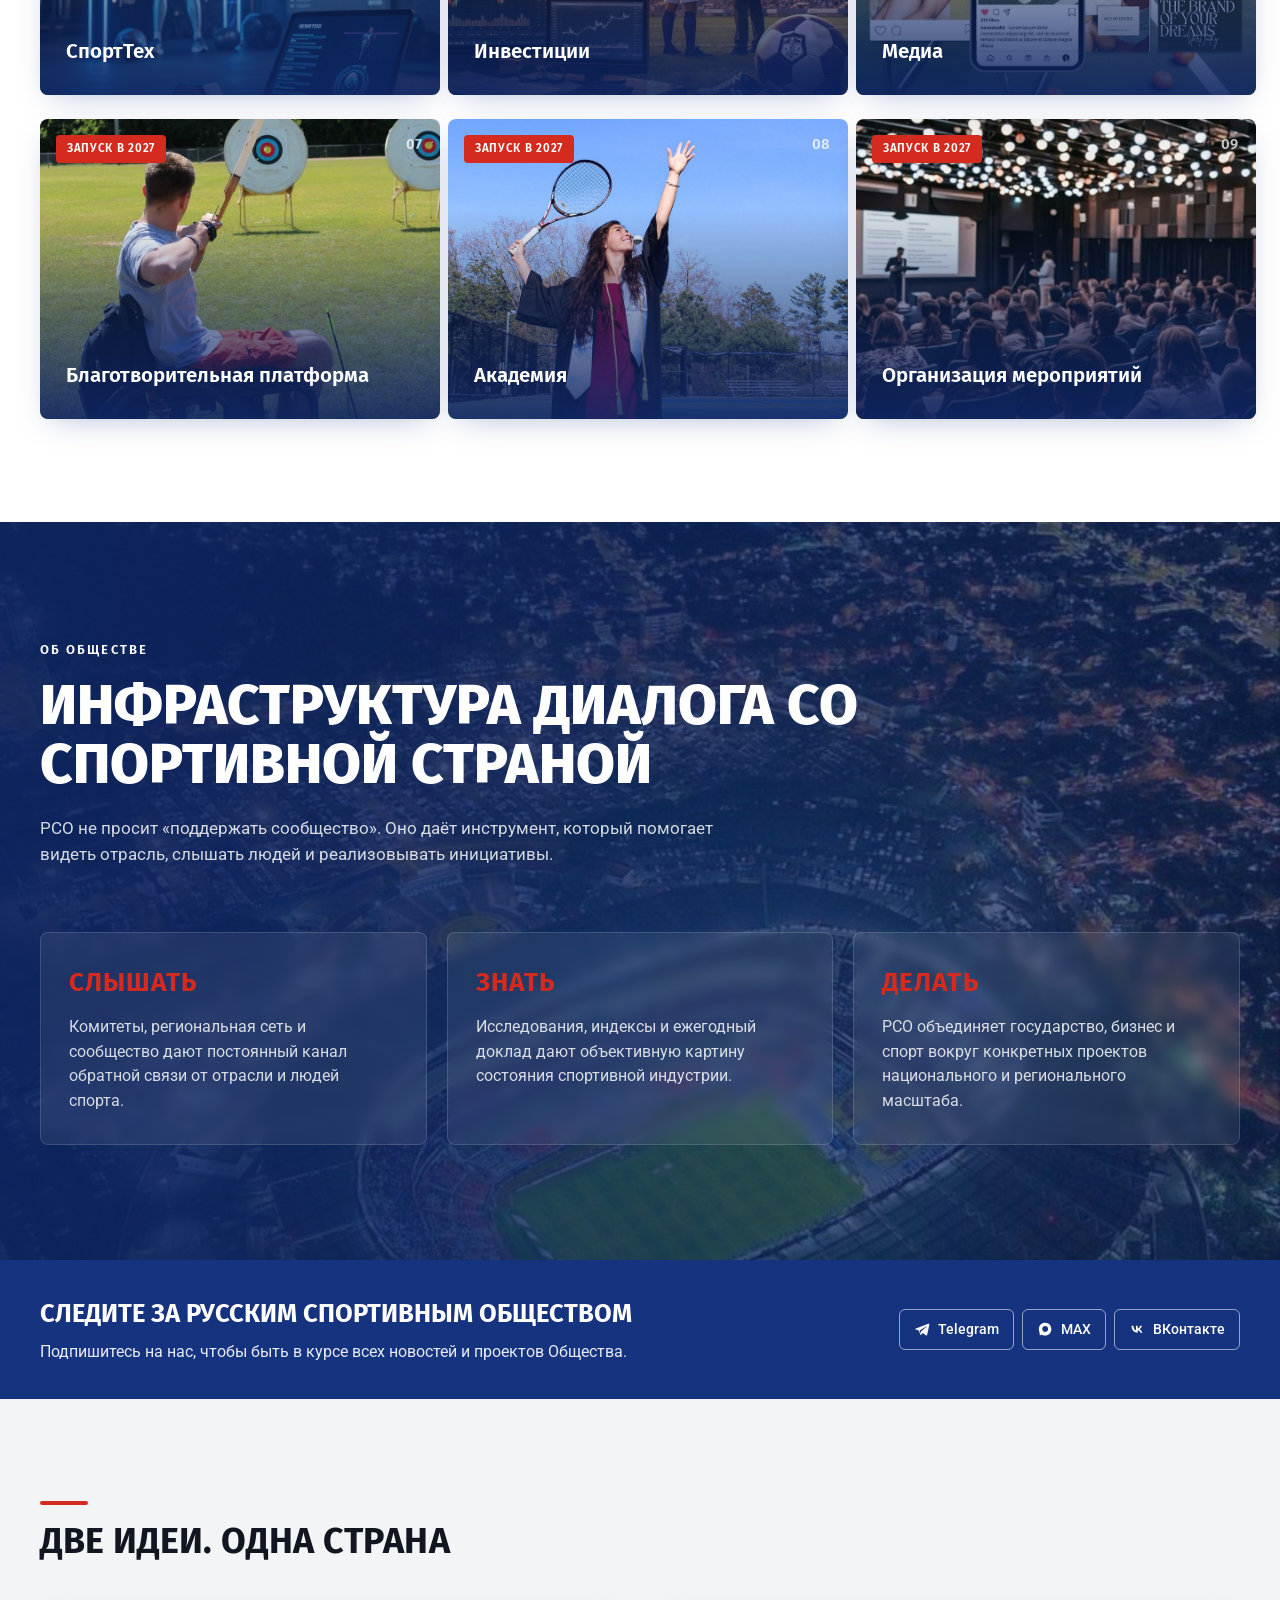
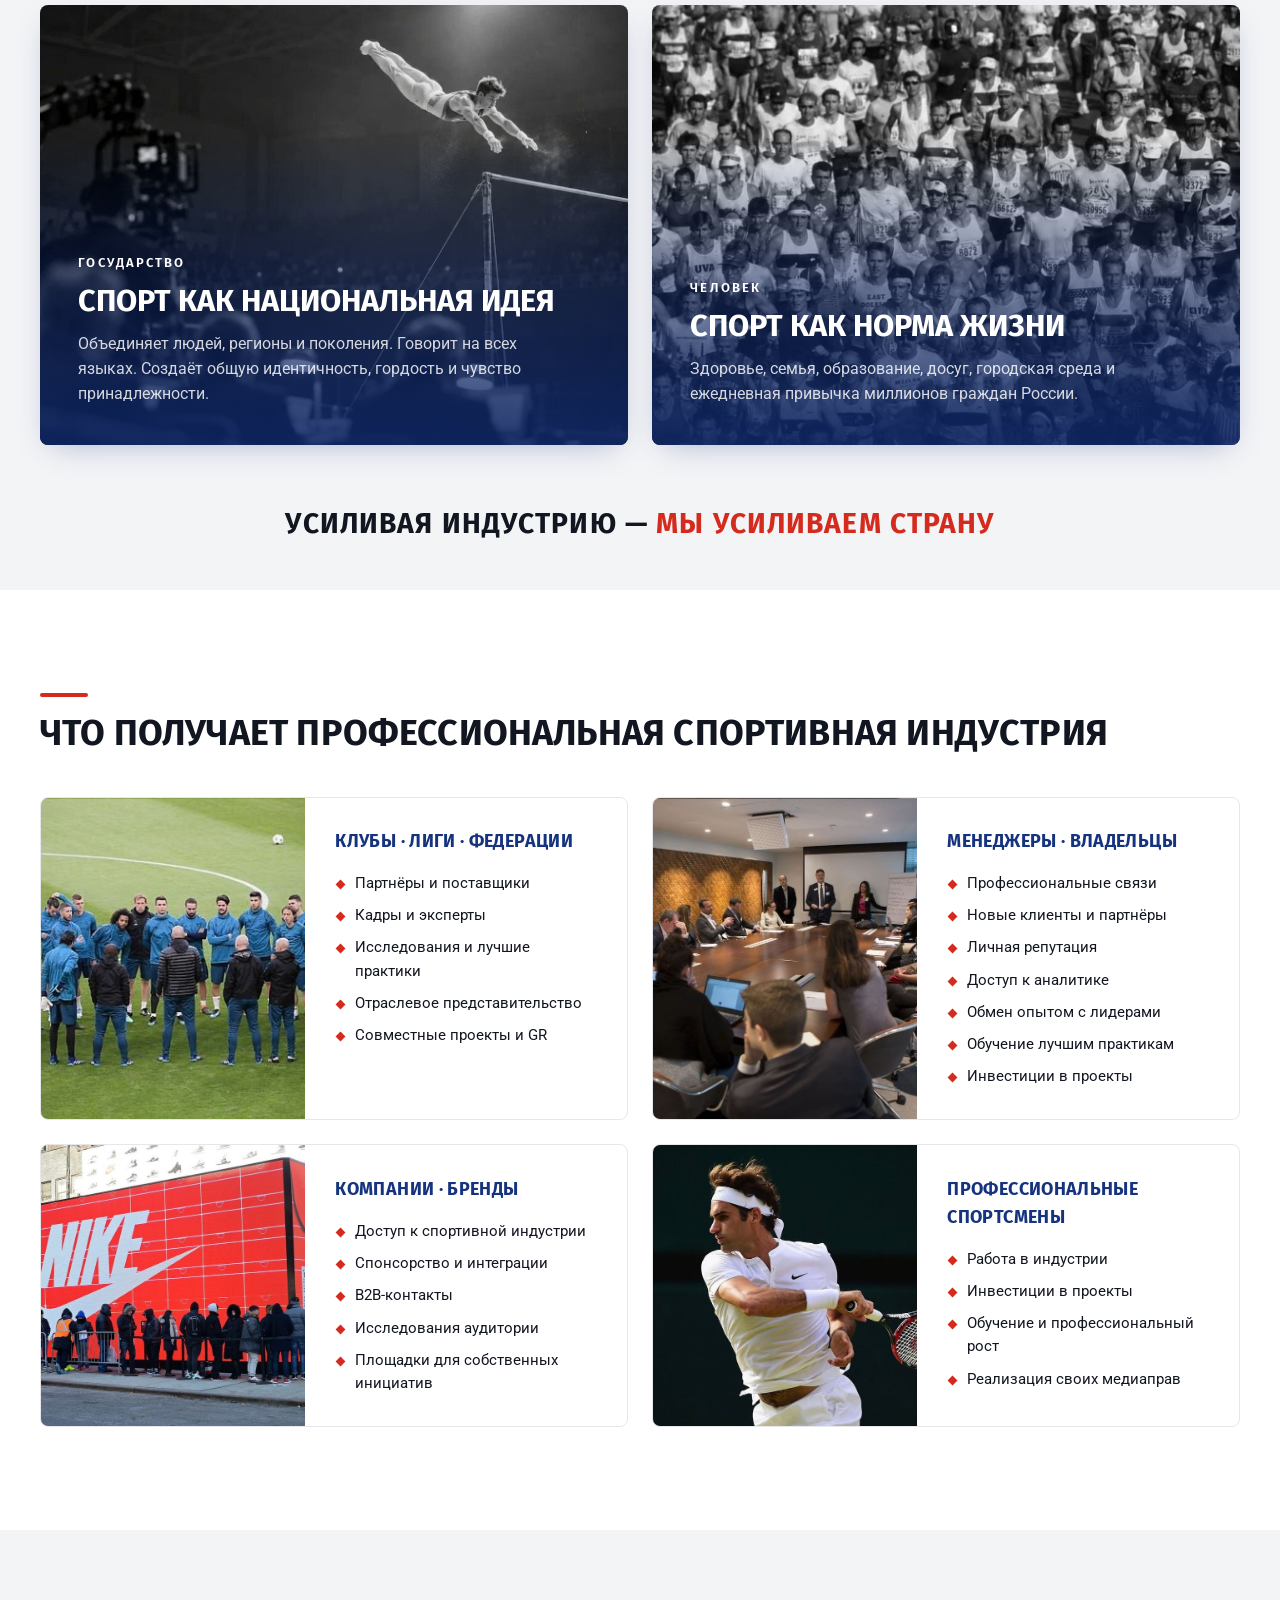
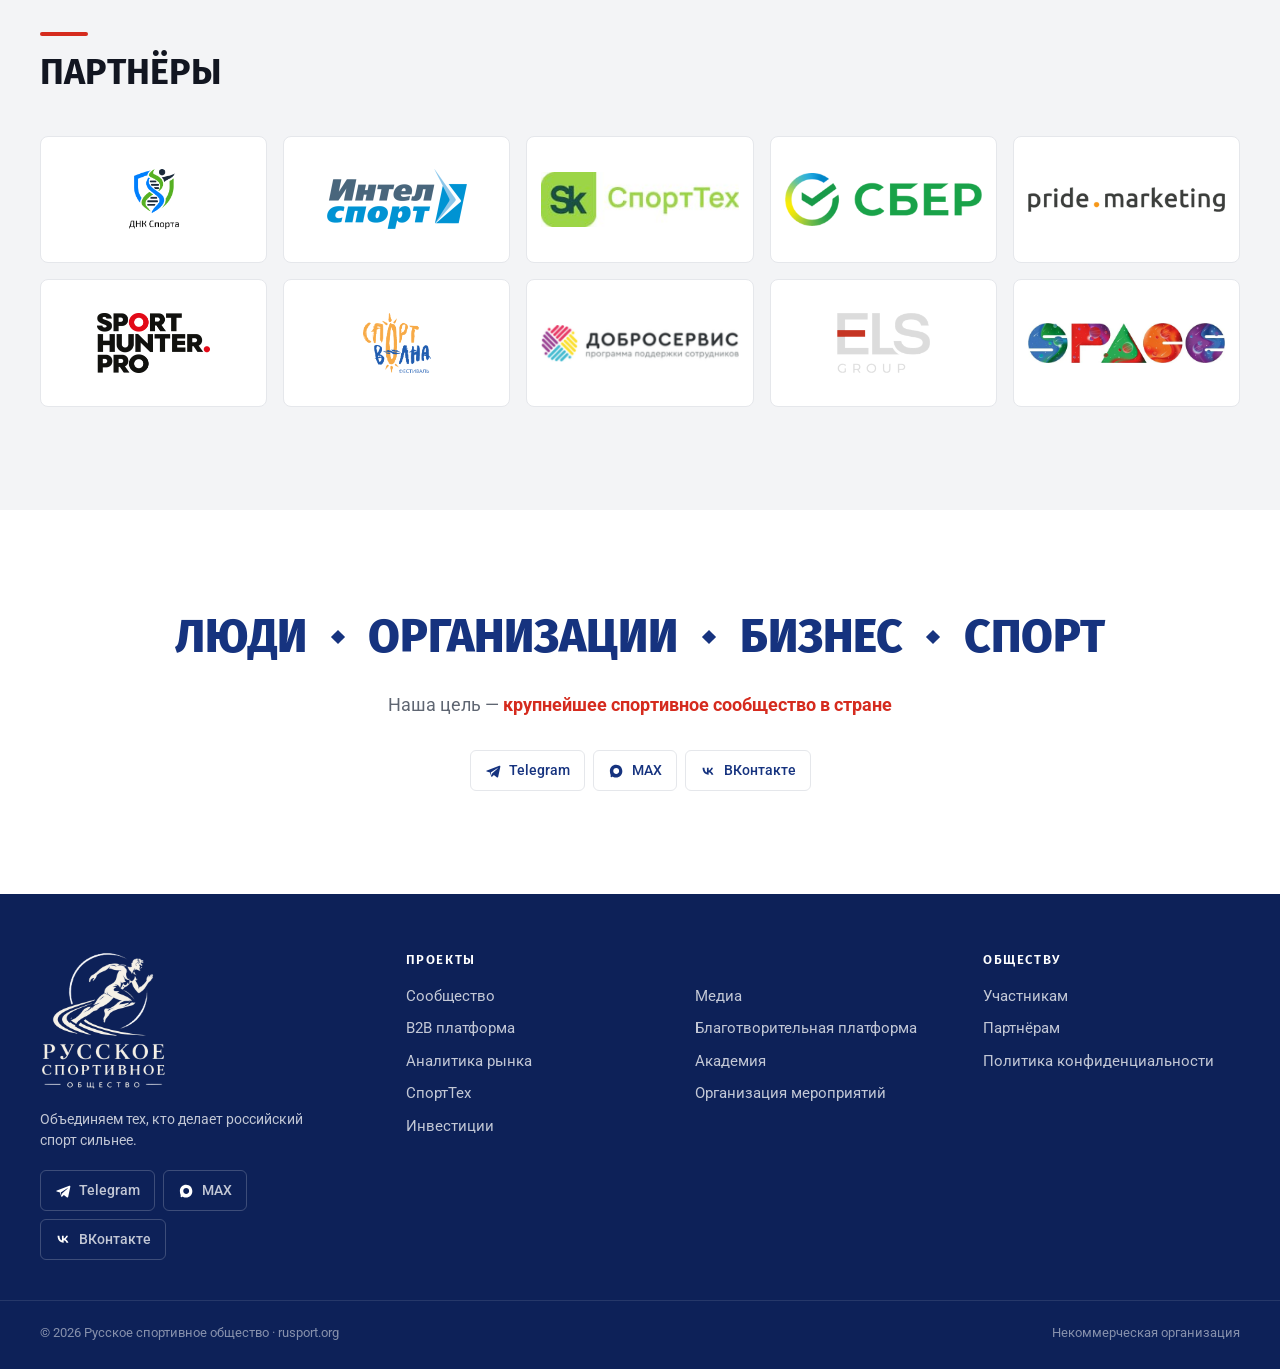
==== commit a53dab31: "Убрана анимация логотипов партнёров" ====
--- a/index.html
+++ b/index.html
@@ -15,7 +15,7 @@
   <link rel="preconnect" href="https://fonts.gstatic.com" crossorigin>
   <link href="https://fonts.googleapis.com/css2?family=Fira+Sans:wght@500;600;700;800&family=Roboto:wght@400;500&family=Cormorant+Garamond:ital,wght@0,700;1,500&display=swap" rel="stylesheet">
   <link rel="preload" as="image" href="assets/img/photos/hero-premium.jpg" fetchpriority="high">
-  <link rel="stylesheet" href="assets/css/style.css?v=rso2n8">
+  <link rel="stylesheet" href="assets/css/style.css?v=rso2n9">
 </head>
 <body data-page="home" class="page-home">
   <div id="site-header"></div>
--- a/assets/css/style.css
+++ b/assets/css/style.css
@@ -748,14 +748,3 @@
 .ideas-result { padding-bottom: 0; }
 .section:has(.ideas-result) { padding-bottom: clamp(28px, 3.5vw, 48px); }
 
-/* РСО 2.0: анимация логотипов партнёров при наведении */
-.partner img { filter: grayscale(1); opacity: 0.7; transition: filter 0.35s var(--ease), opacity 0.35s var(--ease), transform 0.35s var(--ease); }
-.partner.reveal.is-in, .partner { transition: opacity 0.9s var(--ease), filter 0.9s var(--ease), transform 0.45s var(--ease), box-shadow 0.35s var(--ease), border-color 0.35s var(--ease); }
-.partner:hover, .partner.reveal.is-in:hover {
-  transform: translateY(-6px);
-  border-color: var(--red);
-  box-shadow: 0 16px 30px -18px rgba(22, 51, 127, 0.45);
-}
-.partner:hover img { filter: none; opacity: 1; transform: scale(1.08); }
-@media (hover: none) { .partner img { filter: none; opacity: 1; } }
-@media (prefers-reduced-motion: reduce) { .partner:hover, .partner.reveal.is-in:hover, .partner:hover img { transform: none; } }
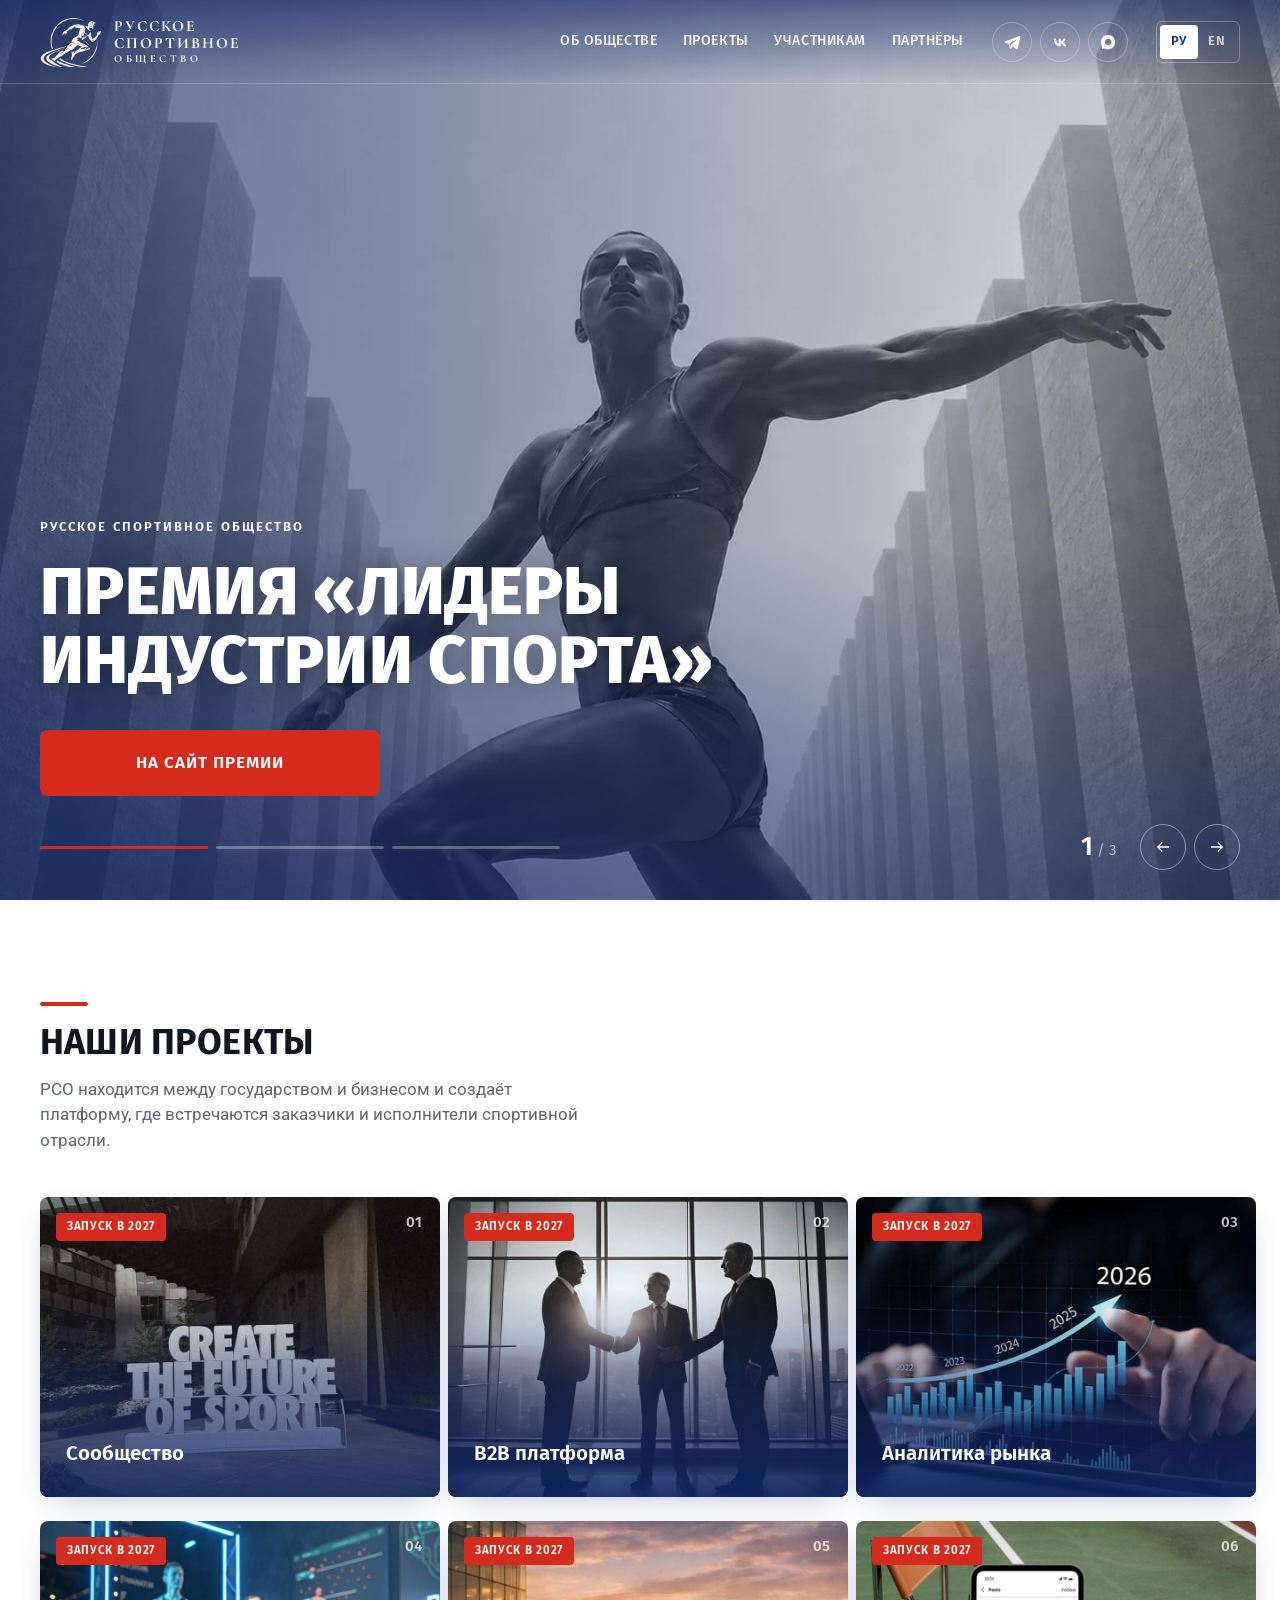
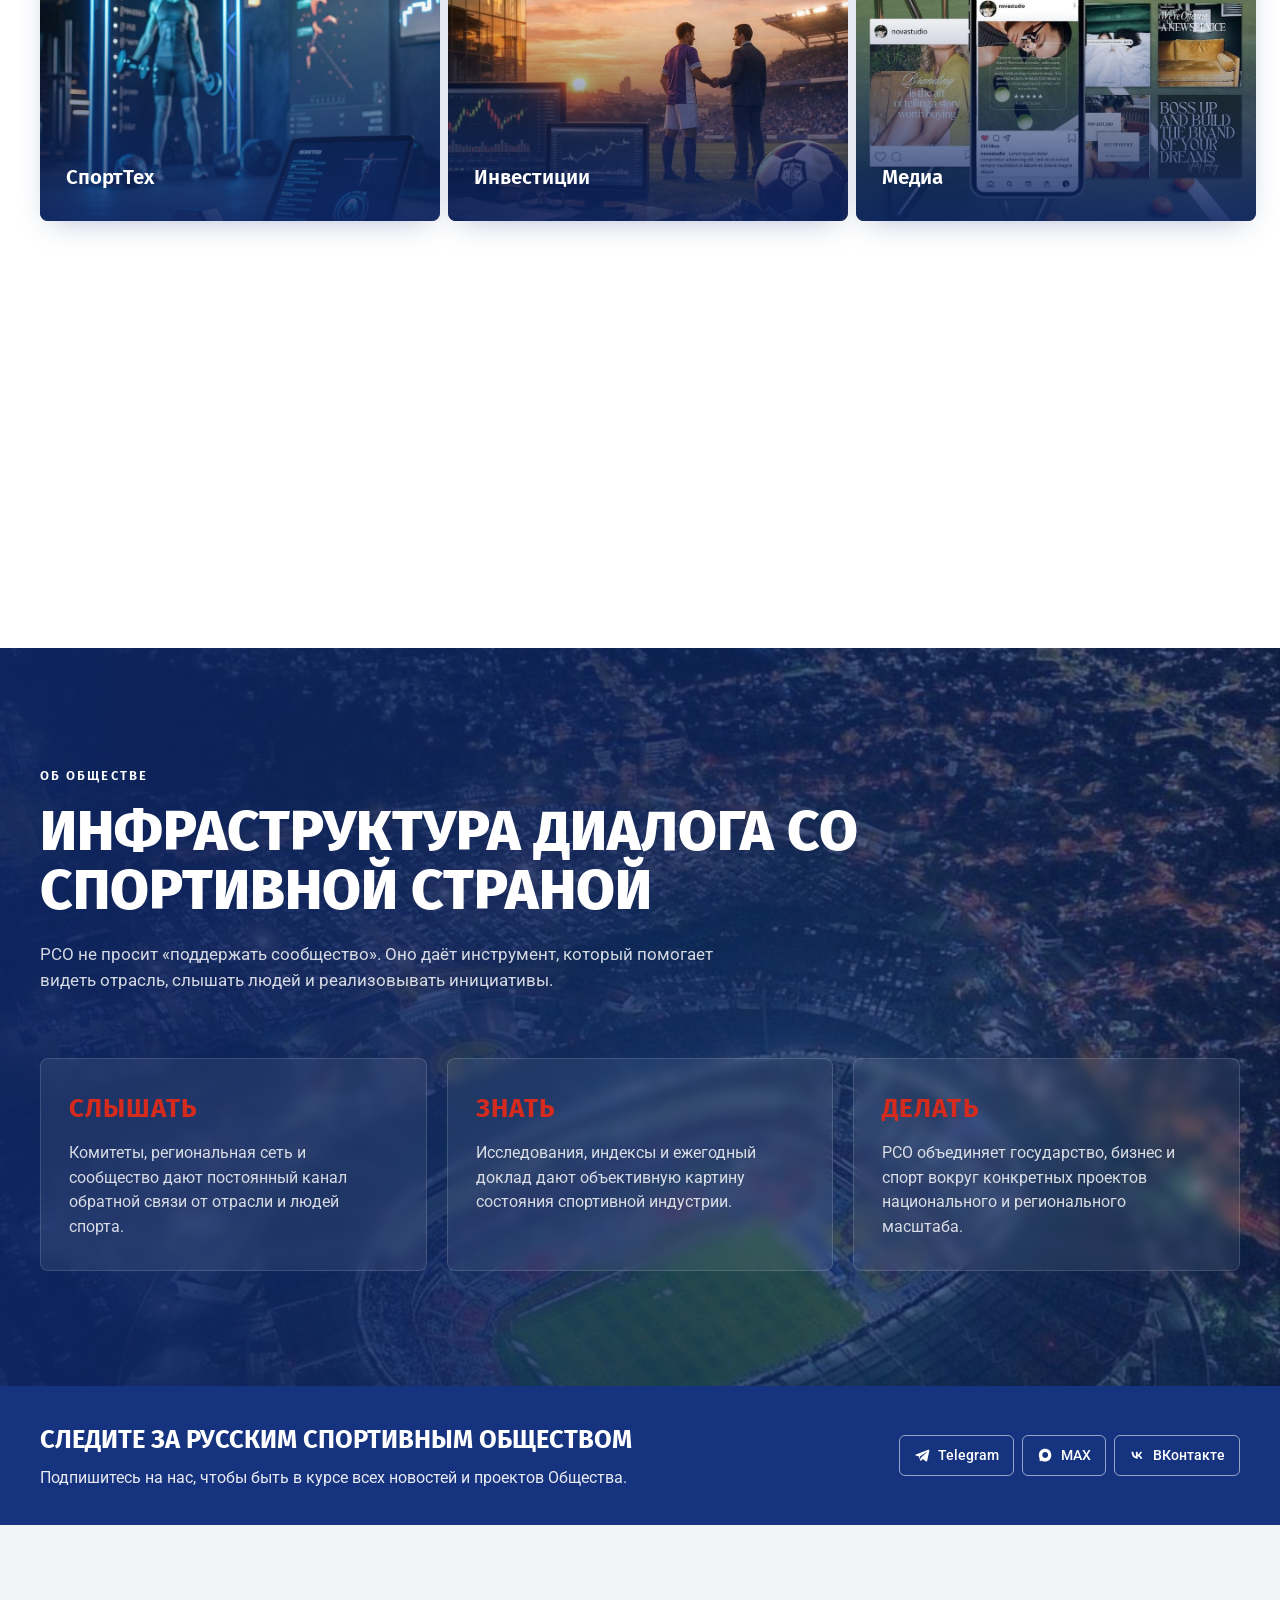
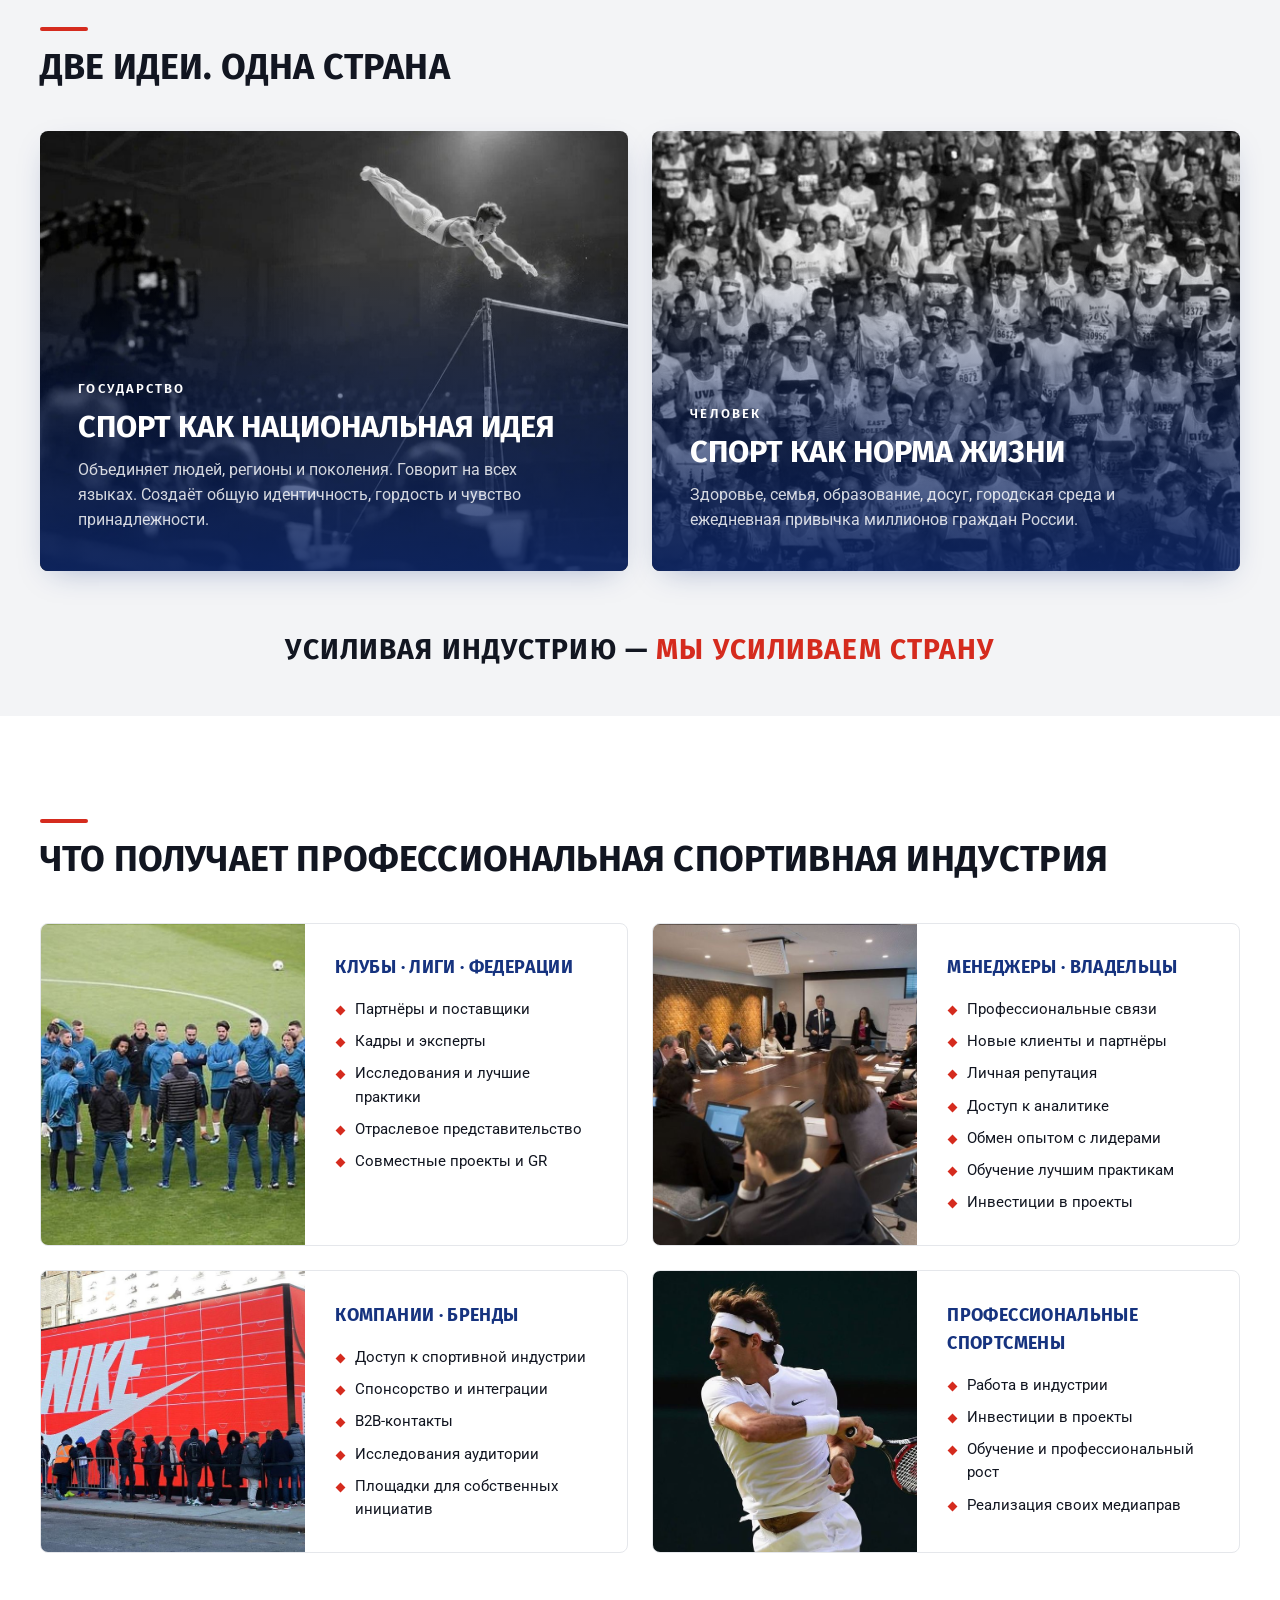
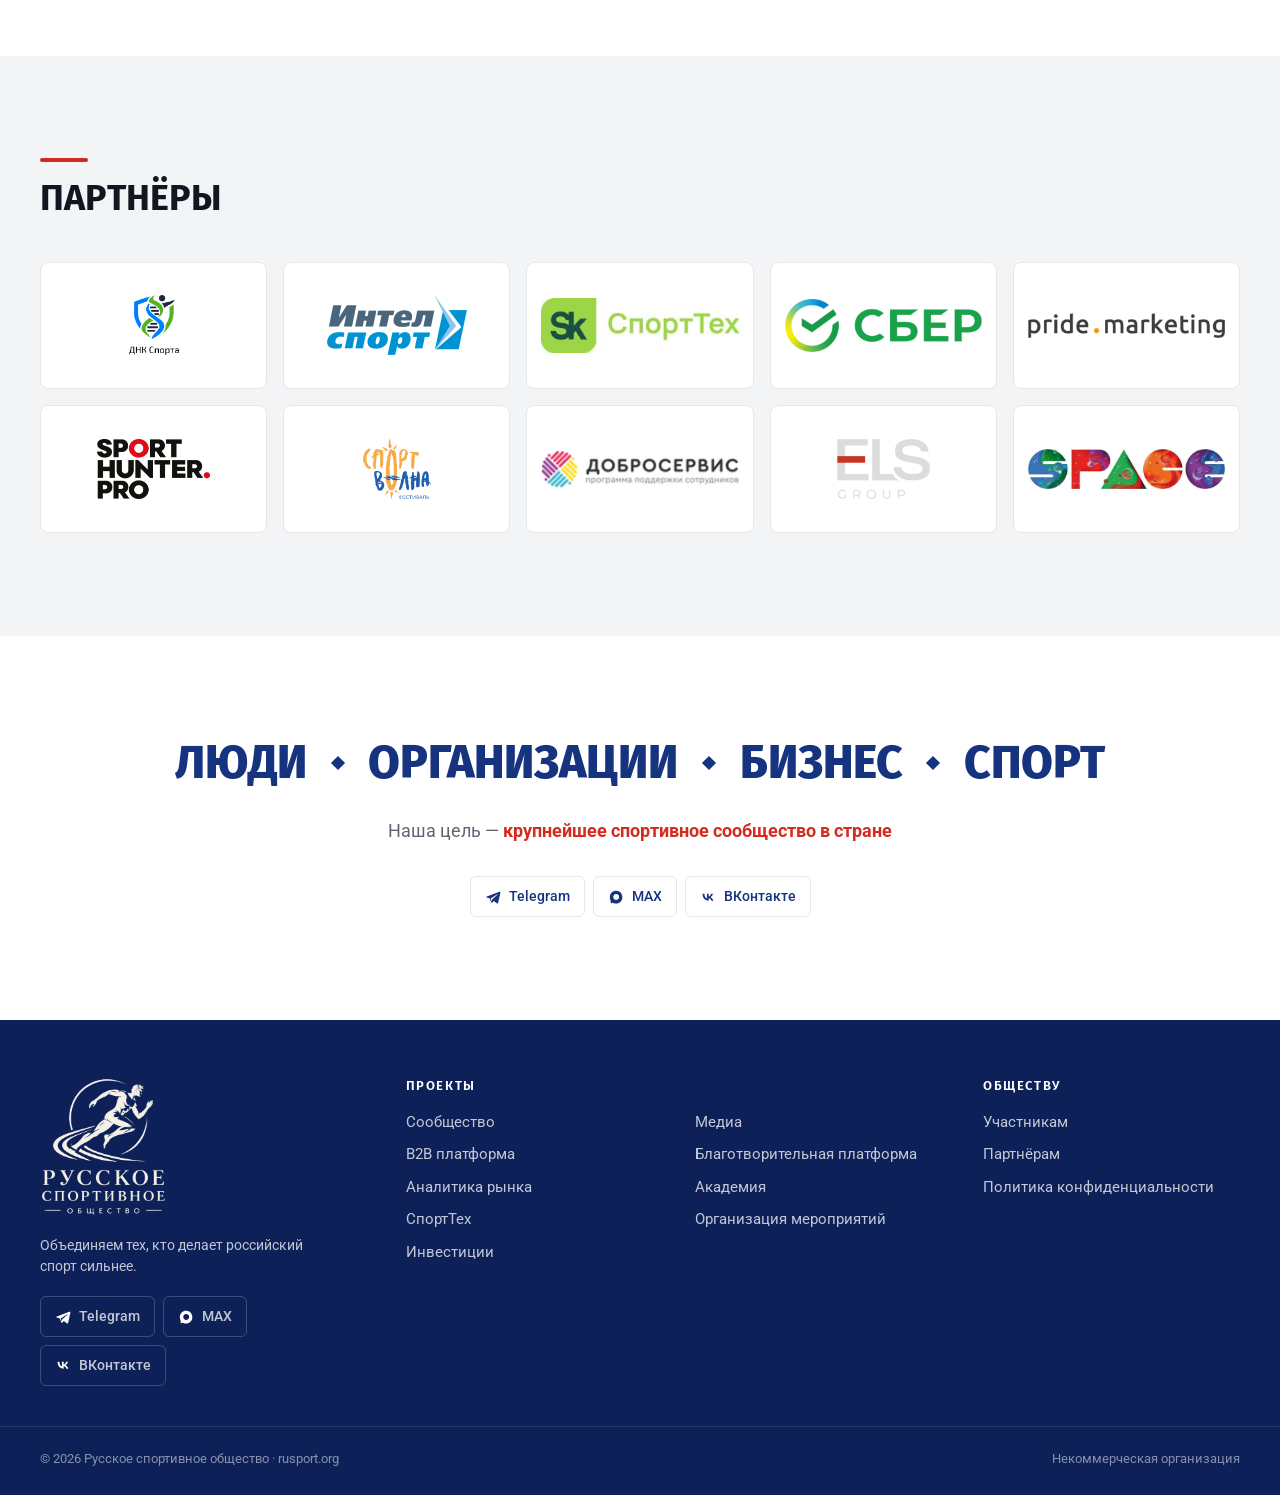
==== commit bf8c4b92: "Hero: full-screen slider, lighter blue overlay Co-Authored-By: Claude Opus 5.5 <noreply@anthropic.co" ====
--- a/index.html
+++ b/index.html
@@ -1,4 +1,4 @@
-<!doctype html>
+﻿<!doctype html>
 <html lang="ru">
 <head>
   <meta charset="utf-8">
@@ -15,7 +15,7 @@
   <link rel="preconnect" href="https://fonts.gstatic.com" crossorigin>
   <link href="https://fonts.googleapis.com/css2?family=Fira+Sans:wght@500;600;700;800&family=Roboto:wght@400;500&family=Cormorant+Garamond:ital,wght@0,700;1,500&display=swap" rel="stylesheet">
   <link rel="preload" as="image" href="assets/img/photos/hero-premium.jpg" fetchpriority="high">
-  <link rel="stylesheet" href="assets/css/style.css?v=rso2n9">
+  <link rel="stylesheet" href="assets/css/style.css?v=rso2n11">
 </head>
 <body data-page="home" class="page-home">
   <div id="site-header"></div>
--- a/assets/css/style.css
+++ b/assets/css/style.css
@@ -1,4 +1,4 @@
-/* Русское спортивное общество — rusport.org
+﻿/* Русское спортивное общество — rusport.org
    Layout patterns after rgo.ru; palette: РСО 2.0 — синий и белый. */
 
 :root {
@@ -286,7 +286,7 @@
 /* ---------- Hero banner slider ---------- */
 
 .hero { position: relative; color: var(--white); background: var(--navy-deep); overflow: hidden; }
-.hero-slides { position: relative; height: clamp(560px, 86svh, 860px); }
+.hero-slides { position: relative; height: 100vh; height: 100svh; min-height: 560px; }
 .hero-slide {
   position: absolute;
   inset: 0;
@@ -302,9 +302,8 @@
   position: absolute;
   inset: 0;
   background:
-    linear-gradient(90deg, rgba(14, 38, 100, 0.88) 0%, rgba(14, 38, 100, 0.62) 45%, rgba(14, 38, 100, 0.3) 80%),
-    linear-gradient(0deg, rgba(14, 38, 100, 0.7) 0%, rgba(14, 38, 100, 0) 40%),
-    rgba(14, 38, 100, 0.2);
+    linear-gradient(90deg, rgba(14, 38, 100, 0.6) 0%, rgba(14, 38, 100, 0.35) 45%, rgba(14, 38, 100, 0.1) 80%),
+    linear-gradient(0deg, rgba(14, 38, 100, 0.5) 0%, rgba(14, 38, 100, 0) 40%);
 }
 /* Slide text sits at the bottom, just above the progress bars (.hero-bar). */
 .hero-content {
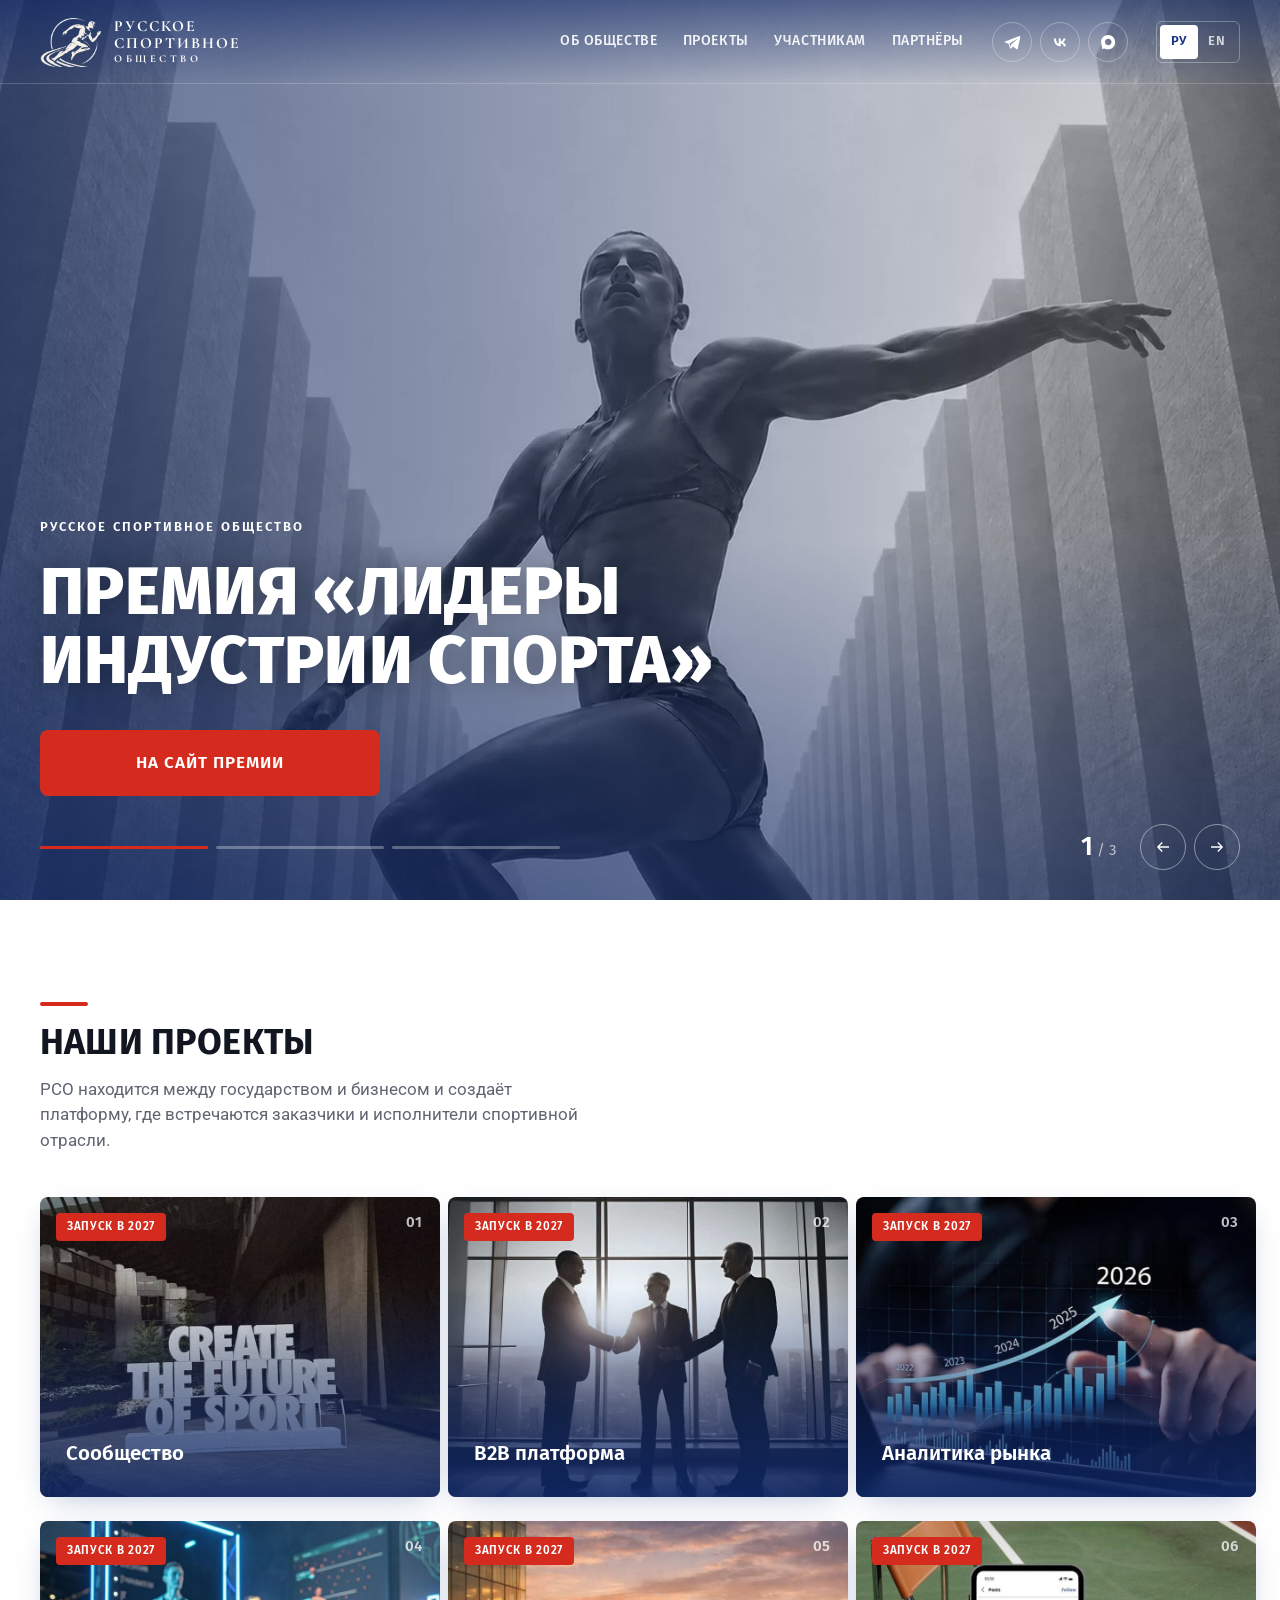
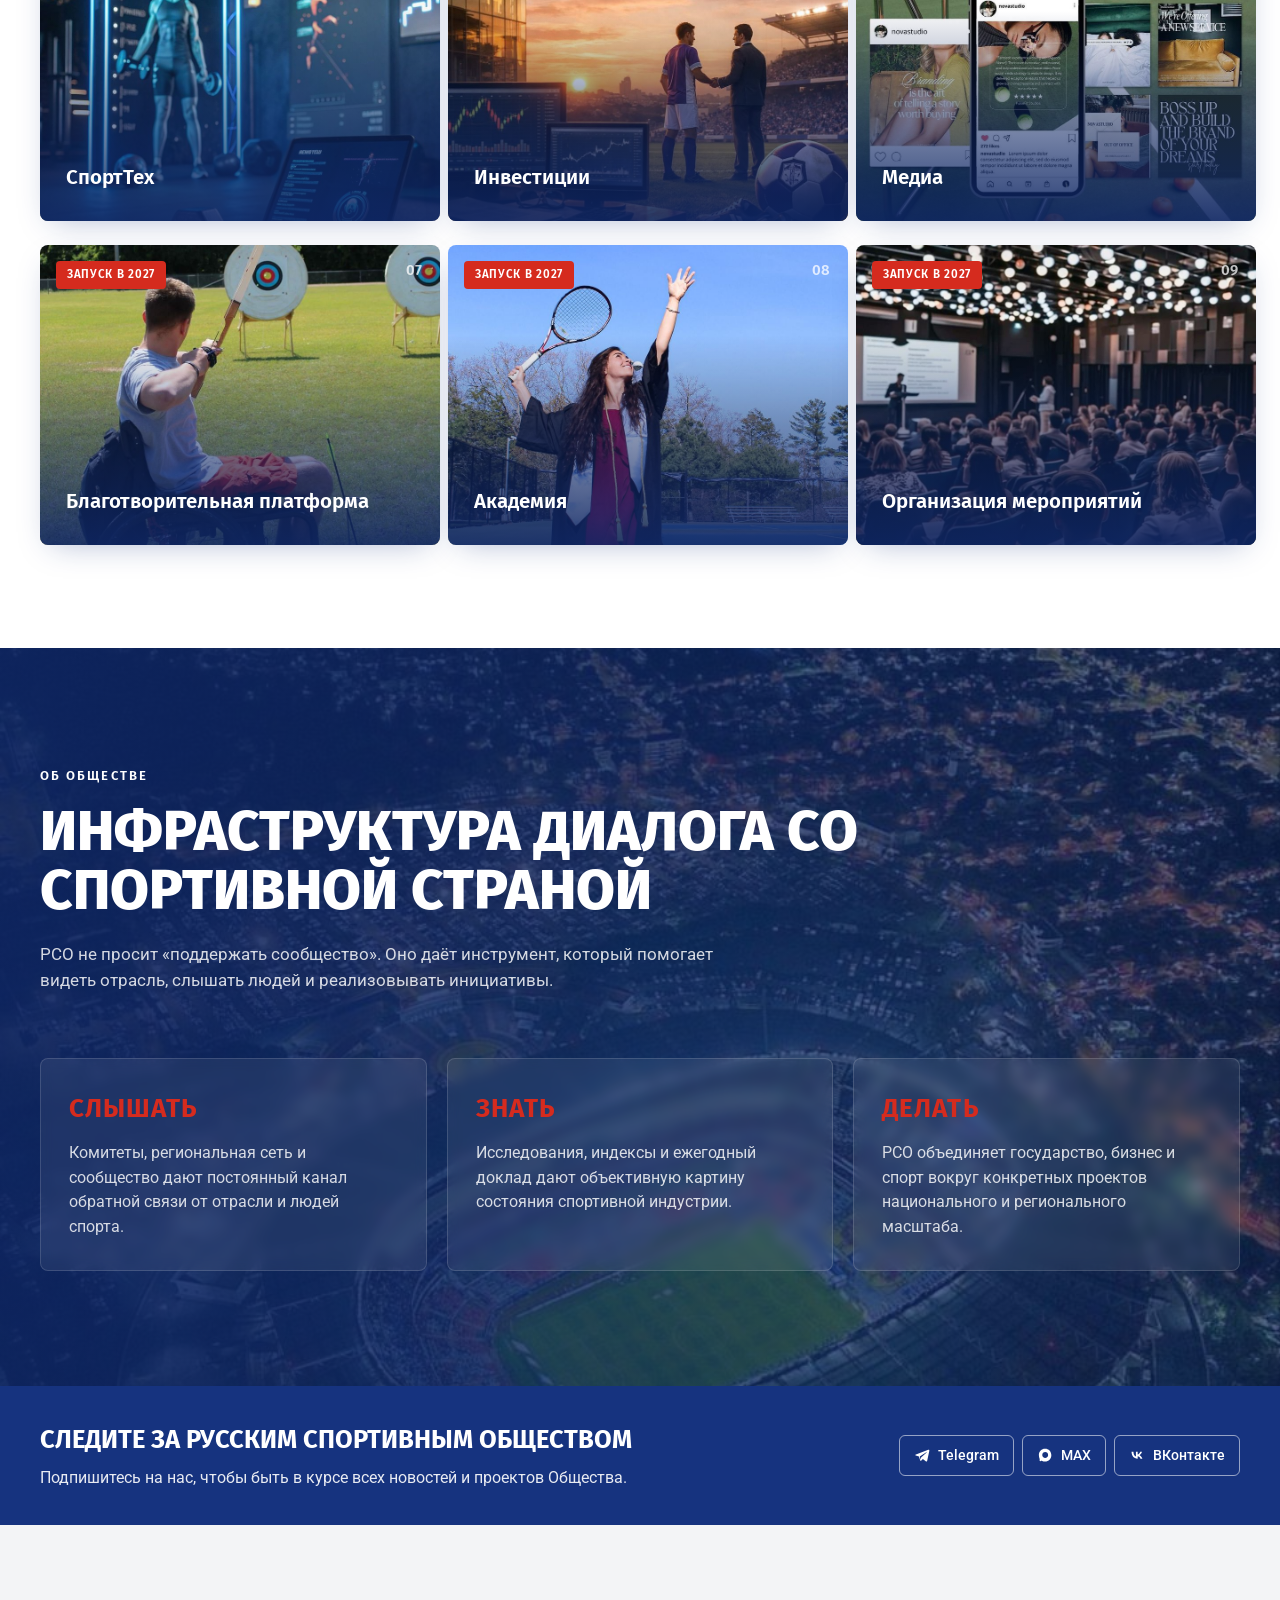
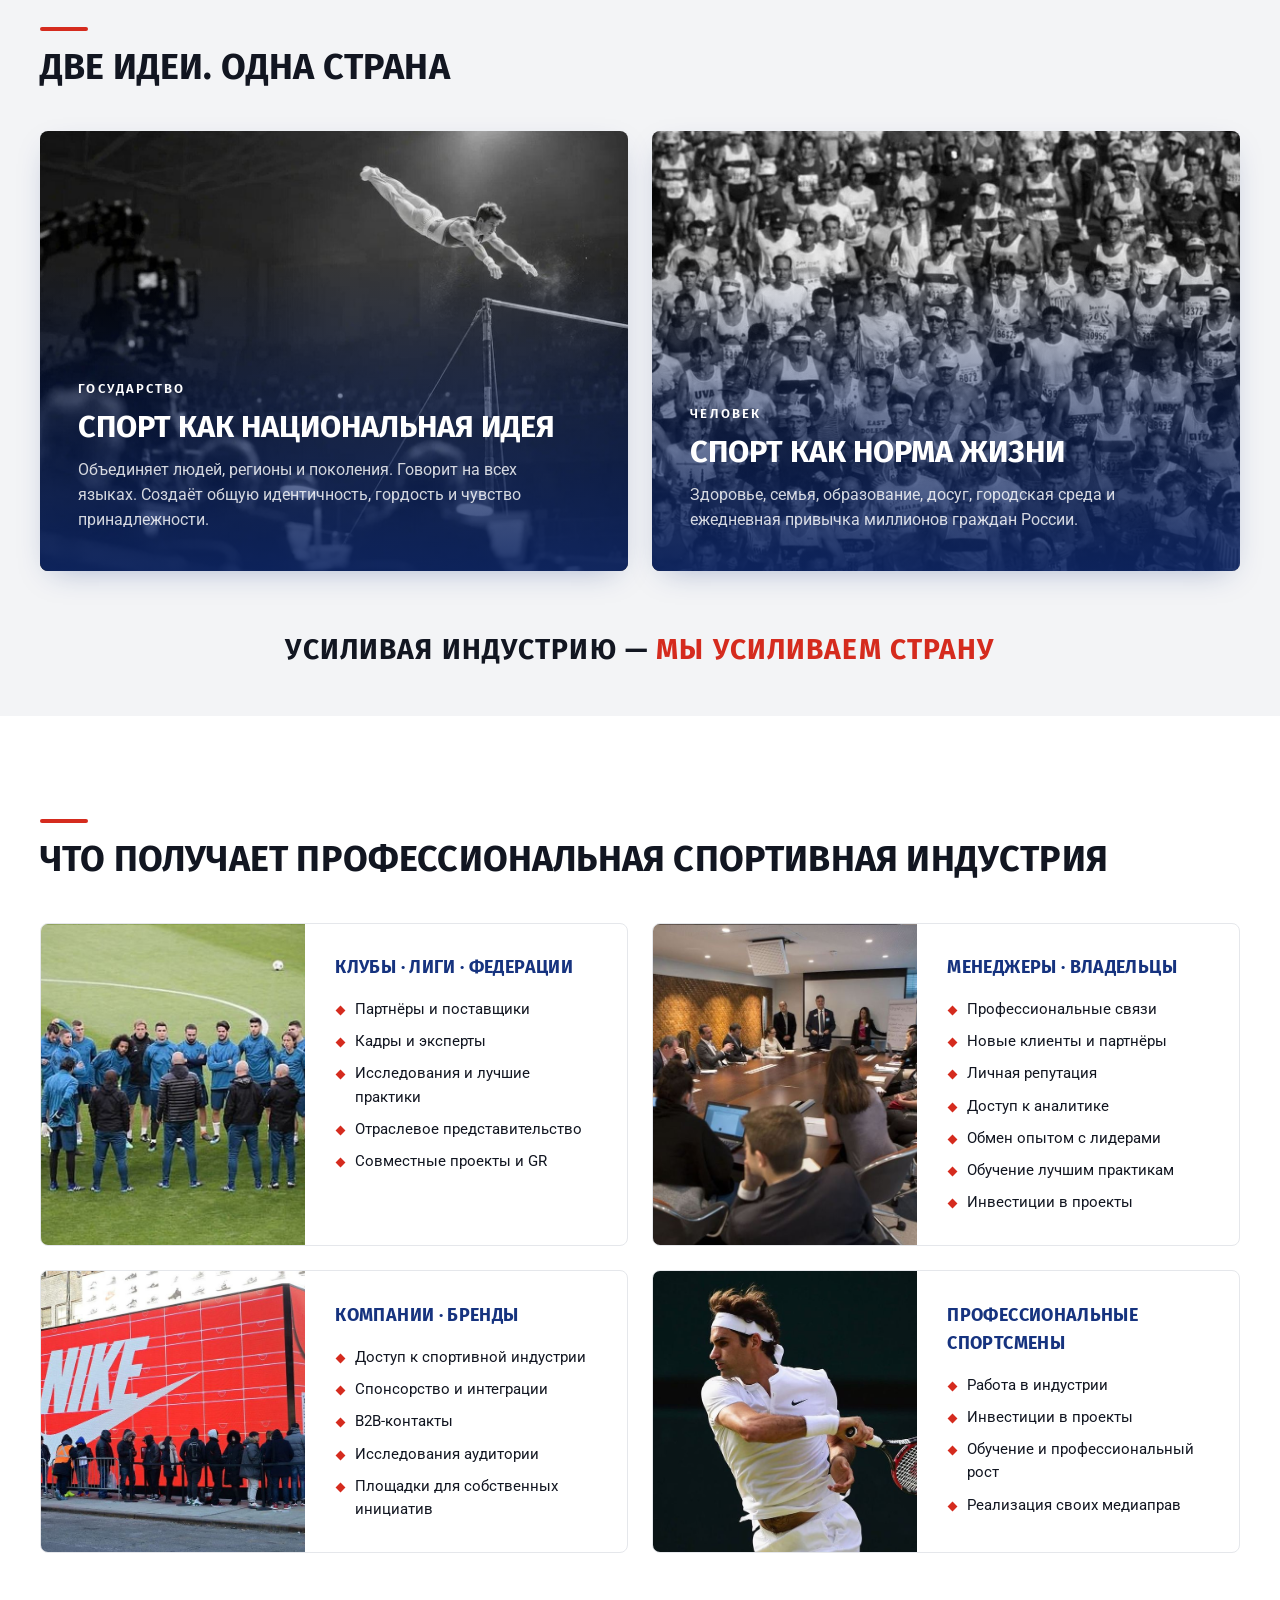
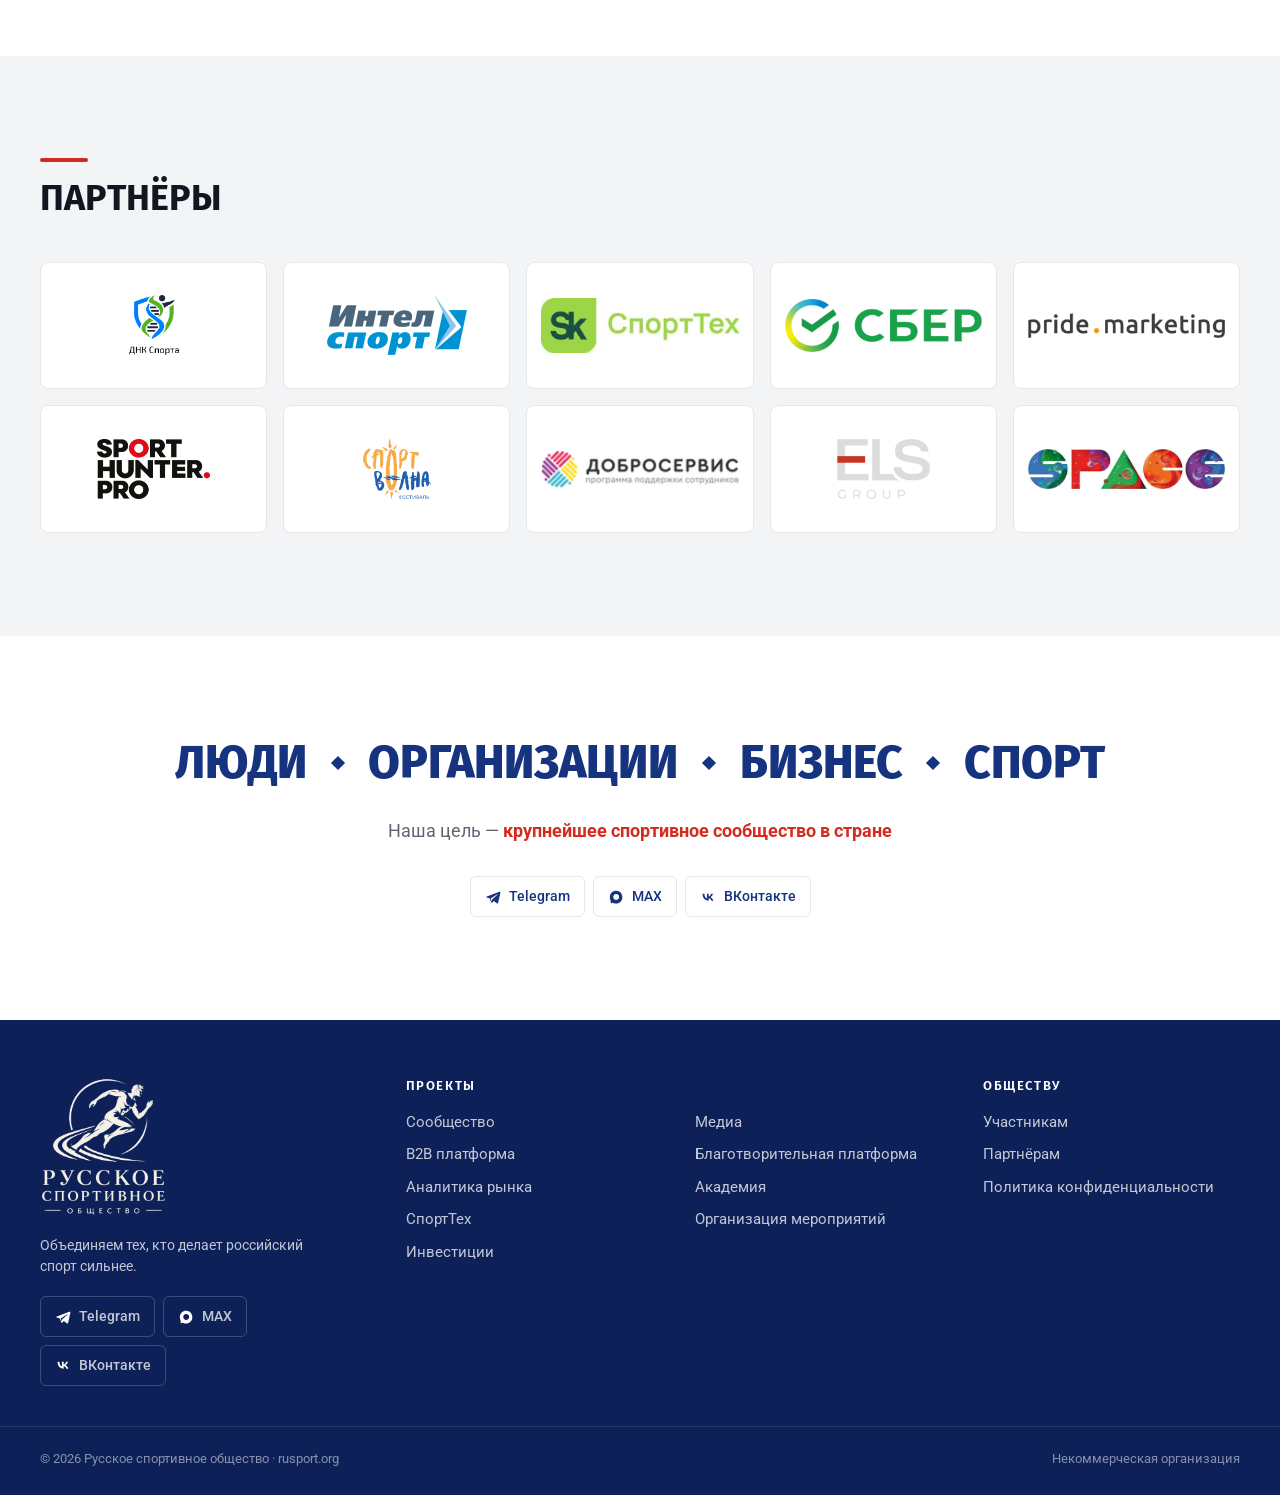
==== commit 05701782: "Шапка: прячется при прокрутке вниз, выезжает при прокрутке вверх; прозрачная над слайдером Co-Author" ====
--- a/index.html
+++ b/index.html
@@ -15,7 +15,7 @@
   <link rel="preconnect" href="https://fonts.gstatic.com" crossorigin>
   <link href="https://fonts.googleapis.com/css2?family=Fira+Sans:wght@500;600;700;800&family=Roboto:wght@400;500&family=Cormorant+Garamond:ital,wght@0,700;1,500&display=swap" rel="stylesheet">
   <link rel="preload" as="image" href="assets/img/photos/hero-premium.jpg" fetchpriority="high">
-  <link rel="stylesheet" href="assets/css/style.css?v=rso2n11">
+  <link rel="stylesheet" href="assets/css/style.css?v=rso2n17">
 </head>
 <body data-page="home" class="page-home">
   <div id="site-header"></div>
@@ -187,6 +187,6 @@
 
   <script src="assets/js/data.js?v=20261023b"></script>
   <script src="assets/js/i18n.js?v=20261023b"></script>
-  <script src="assets/js/main.js?v=rso2h2"></script>
+  <script src="assets/js/main.js?v=rso2h8"></script>
 </body>
 </html>
--- a/assets/css/style.css
+++ b/assets/css/style.css
@@ -118,16 +118,26 @@
 
 /* ---------- Header ---------- */
 
+/* Прозрачная шапка стоит вверху страницы и уезжает вместе с ней;
+   при прокрутке вверх выезжает закреплённая (.is-fixed): над слайдером прозрачная, ниже — синяя (.is-solid) */
 .site-header {
-  position: fixed;
+  position: absolute;
   inset: 0 0 auto;
   z-index: 60;
   color: var(--white);
   background: var(--navy);
-  transition: background 0.3s, box-shadow 0.3s;
-}
+  transition: background 0.3s, box-shadow 0.6s ease, transform 0.15s ease-out;
+}
+.site-header.is-fixed { position: fixed; }
+.site-header.is-hidden { transform: translateY(-100%); }
+.site-header.no-anim { transition: none; }
+.site-header.is-hidden:has(:focus-visible) { transform: none; }
+@media (prefers-reduced-motion: reduce) { .site-header { transition: background 0.3s, box-shadow 0.3s; } }
 .page-home .site-header:not(.is-solid) { background: linear-gradient(rgba(14, 38, 100, 0.6), rgba(14, 38, 100, 0)); }
-.site-header.is-solid { background: rgba(22, 51, 127, 0.97); box-shadow: 0 6px 24px -12px rgba(0, 0, 0, 0.5); }
+/* Синий фон — отдельным слоем, чтобы переход из прозрачного шёл плавно */
+.site-header::before { content: ""; position: absolute; inset: 0; z-index: -1; background: rgba(22, 51, 127, 0.97); opacity: 0; transition: opacity 0.6s ease; pointer-events: none; }
+.site-header.is-solid::before { opacity: 1; }
+.site-header.is-solid { box-shadow: 0 6px 24px -12px rgba(0, 0, 0, 0.5); }
 .header-row {
   display: flex;
   align-items: center;
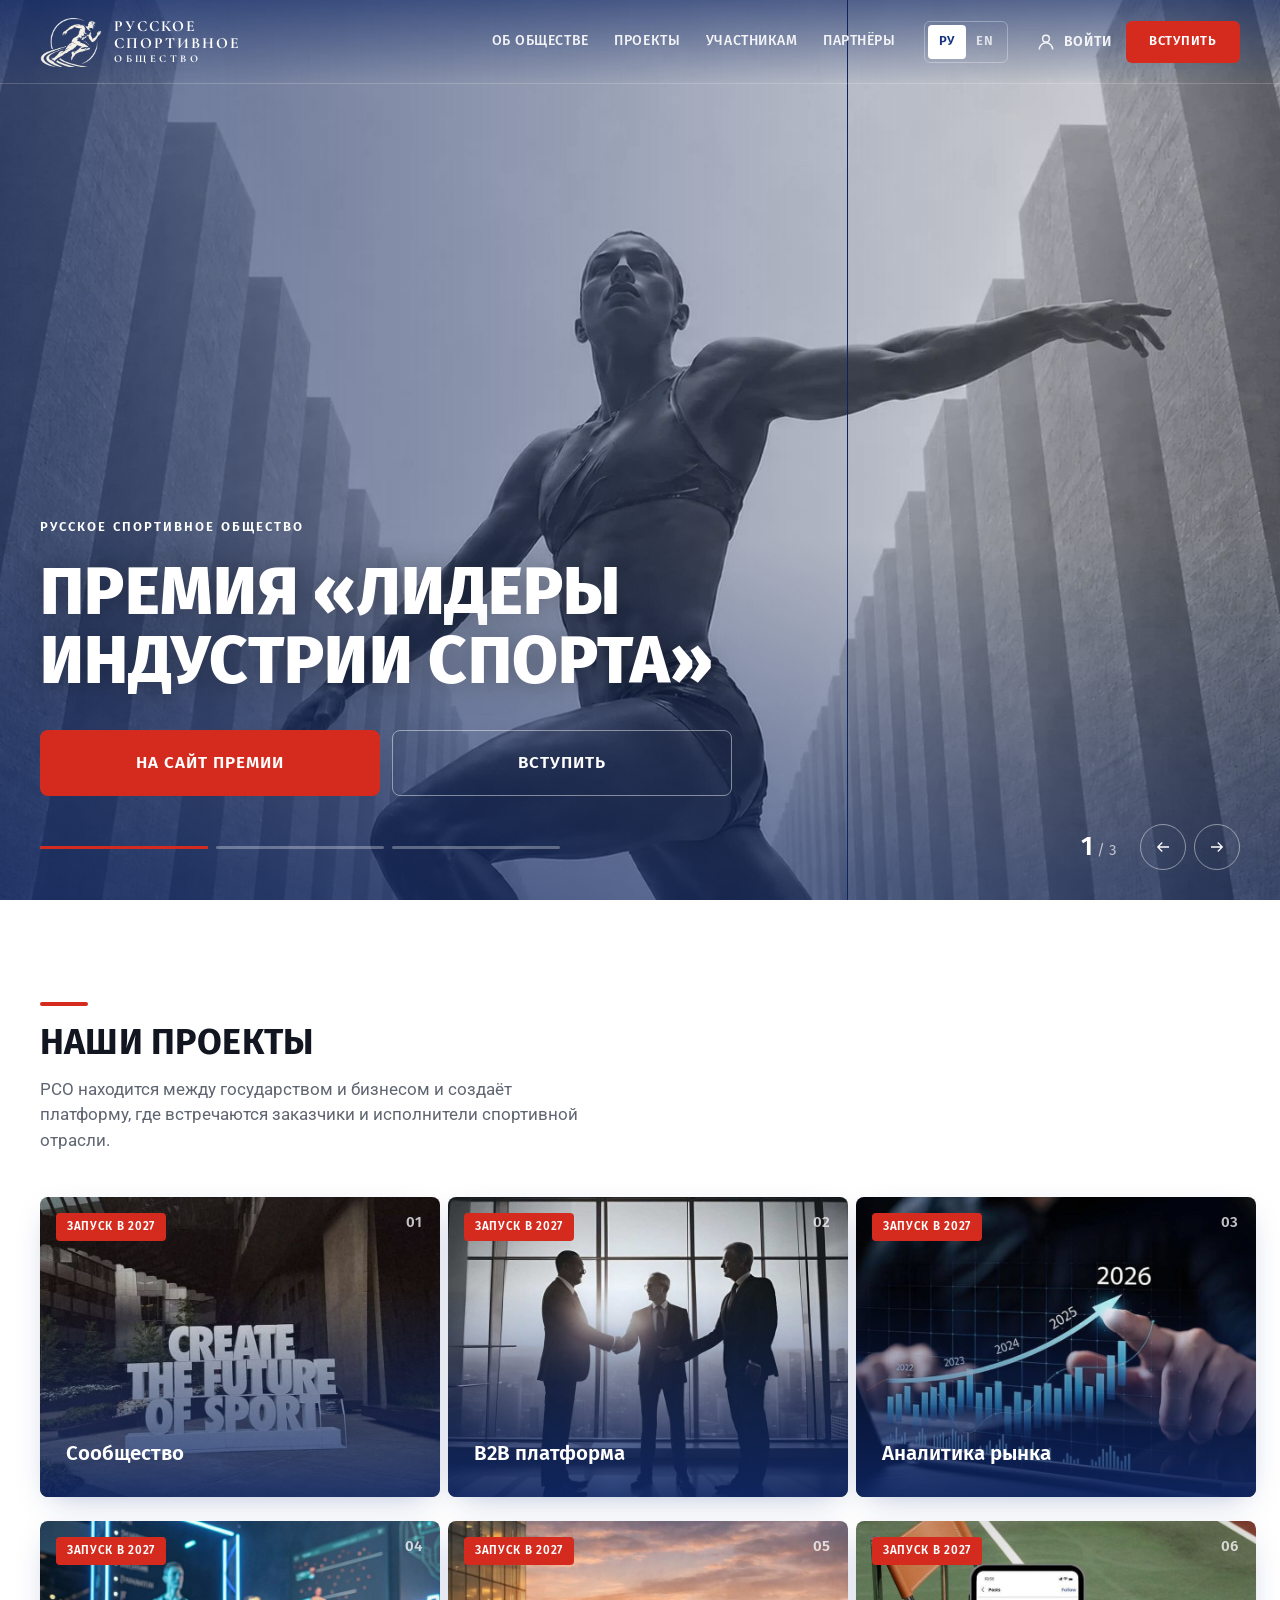
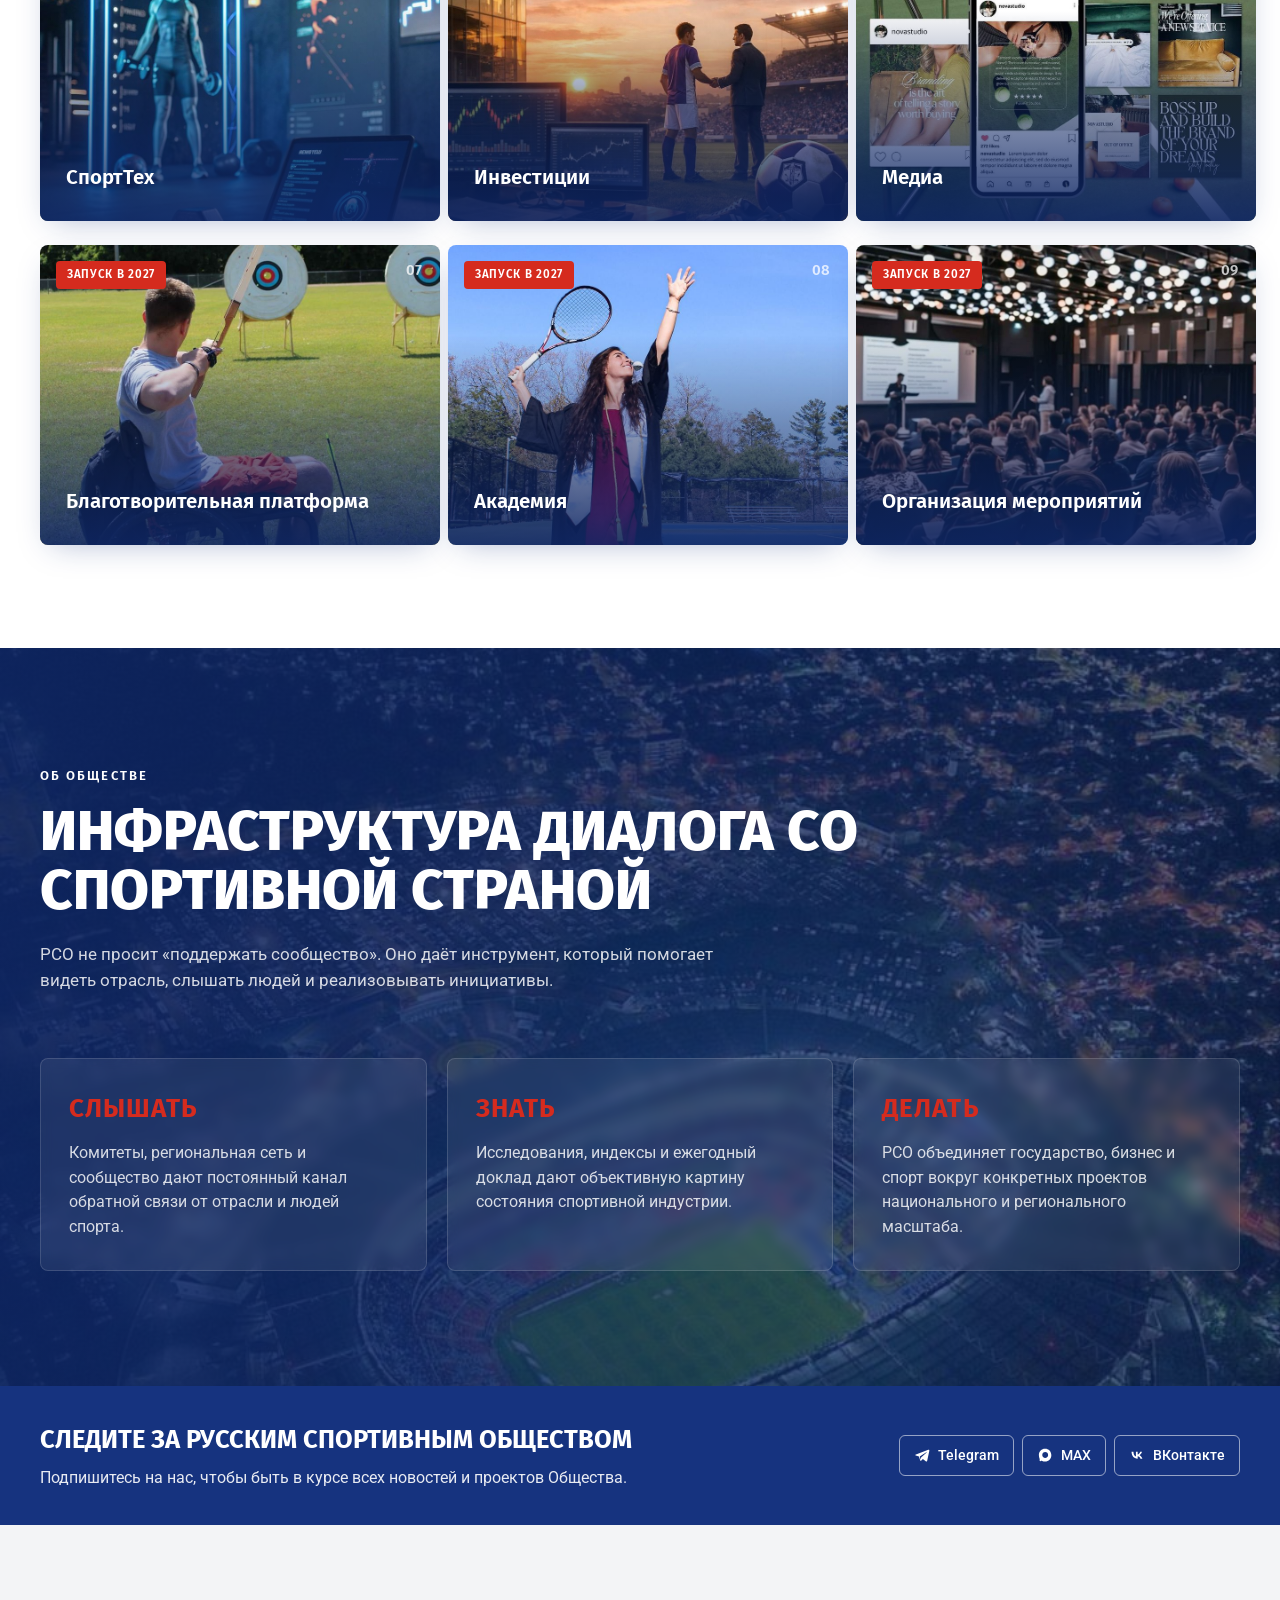
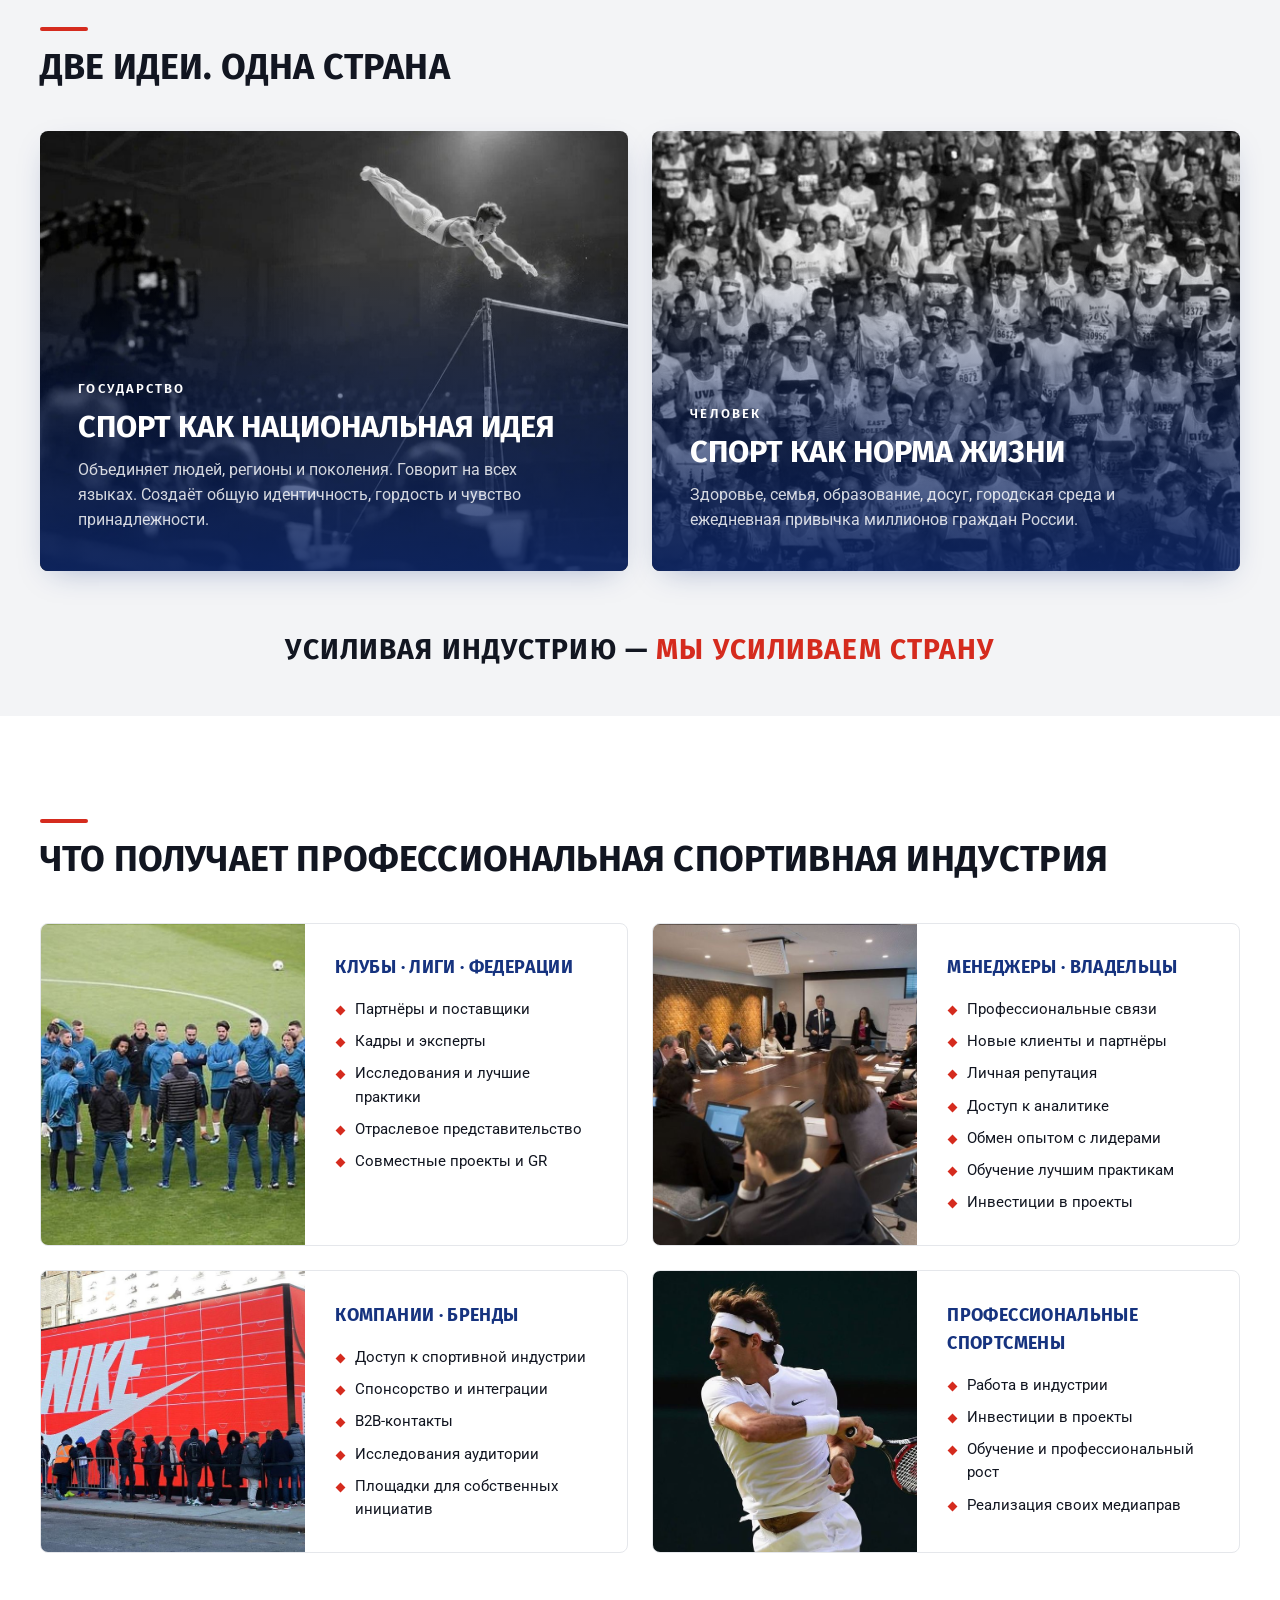
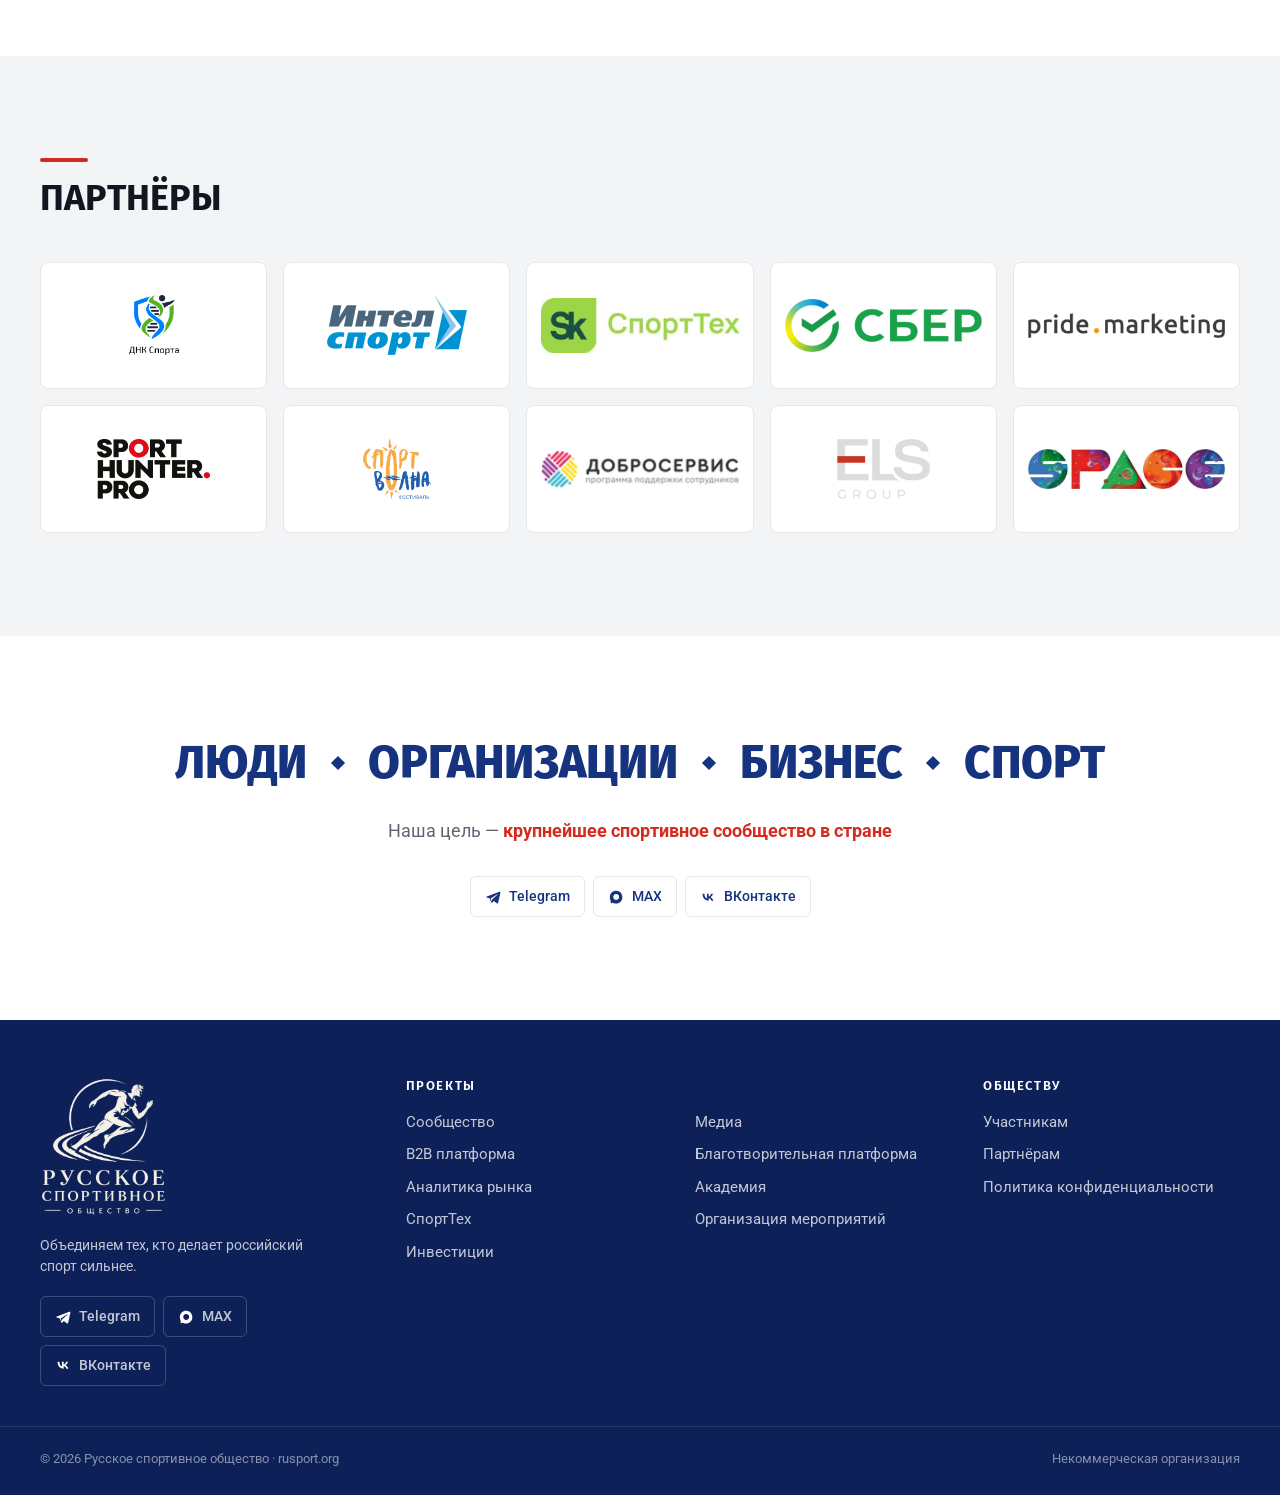
==== commit 04fcb3b7: "Единый профиль РСО: кнопки «Войти» и «Вступить» в шапке и на слайдах 1 и 3 Co-Authored-By: Claude Op" ====
--- a/index.html
+++ b/index.html
@@ -15,7 +15,7 @@
   <link rel="preconnect" href="https://fonts.gstatic.com" crossorigin>
   <link href="https://fonts.googleapis.com/css2?family=Fira+Sans:wght@500;600;700;800&family=Roboto:wght@400;500&family=Cormorant+Garamond:ital,wght@0,700;1,500&display=swap" rel="stylesheet">
   <link rel="preload" as="image" href="assets/img/photos/hero-premium.jpg" fetchpriority="high">
-  <link rel="stylesheet" href="assets/css/style.css?v=rso2n17">
+  <link rel="stylesheet" href="assets/css/style.css?v=rso2n17a">
 </head>
 <body data-page="home" class="page-home">
   <div id="site-header"></div>
@@ -31,6 +31,7 @@
             <h2 class="title-xl">Премия «Лидеры индустрии спорта»</h2>
             <div class="hero-actions">
               <a class="btn btn-gold" href="https://leaders.sk.ru/" target="_blank" rel="noopener">На сайт премии</a>
+              <a class="btn btn-ghost-light" href="http://localhost:3000/register" data-account="register">Вступить</a>
             </div>
           </div>
         </article>
@@ -48,6 +49,9 @@
           <div class="wrap hero-content">
             <span class="kicker">Русское спортивное общество</span>
             <h2 class="title-xl">Здоровая нация — сильная нация</h2>
+            <div class="hero-actions">
+              <a class="btn btn-gold" href="http://localhost:3000/register" data-account="register">Вступить</a>
+            </div>
           </div>
         </article>
       </div>
@@ -185,8 +189,8 @@
 
   <div id="site-footer"></div>
 
-  <script src="assets/js/data.js?v=20261023b"></script>
-  <script src="assets/js/i18n.js?v=20261023b"></script>
-  <script src="assets/js/main.js?v=rso2h8"></script>
+  <script src="assets/js/data.js?v=20261023ba"></script>
+  <script src="assets/js/i18n.js?v=20261023ba"></script>
+  <script src="assets/js/main.js?v=rso2h8a"></script>
 </body>
 </html>
--- a/assets/css/style.css
+++ b/assets/css/style.css
@@ -757,3 +757,24 @@
 .ideas-result { padding-bottom: 0; }
 .section:has(.ideas-result) { padding-bottom: clamp(28px, 3.5vw, 48px); }
 
+
+/* ---------- Единый профиль РСО: вход и вступление ---------- */
+.header-auth { display: flex; align-items: center; gap: 14px; flex: none; }
+.header-login {
+  display: inline-flex; align-items: center; gap: 8px;
+  font-family: var(--head); font-size: 14px; font-weight: 600; letter-spacing: 0.06em; text-transform: uppercase;
+  color: var(--white); opacity: 0.9; transition: opacity 0.2s;
+}
+.header-login:hover { opacity: 1; }
+.header-login svg { width: 20px; height: 20px; }
+.header-join { min-height: 42px; padding: 0 22px; font-size: 13px; }
+.btn-ghost-light { border-color: rgba(255, 255, 255, 0.45); color: var(--white); }
+.btn-ghost-light:hover { border-color: var(--white); background: rgba(255, 255, 255, 0.1); }
+.nav .nav-auth { gap: 10px; }
+.nav .nav-auth .btn { flex: 1; }
+@media (max-width: 1100px) {
+  .header-auth { display: none; }
+}
+@media (max-width: 1440px) and (min-width: 1101px) {
+  .header-socials { display: none; }
+}
